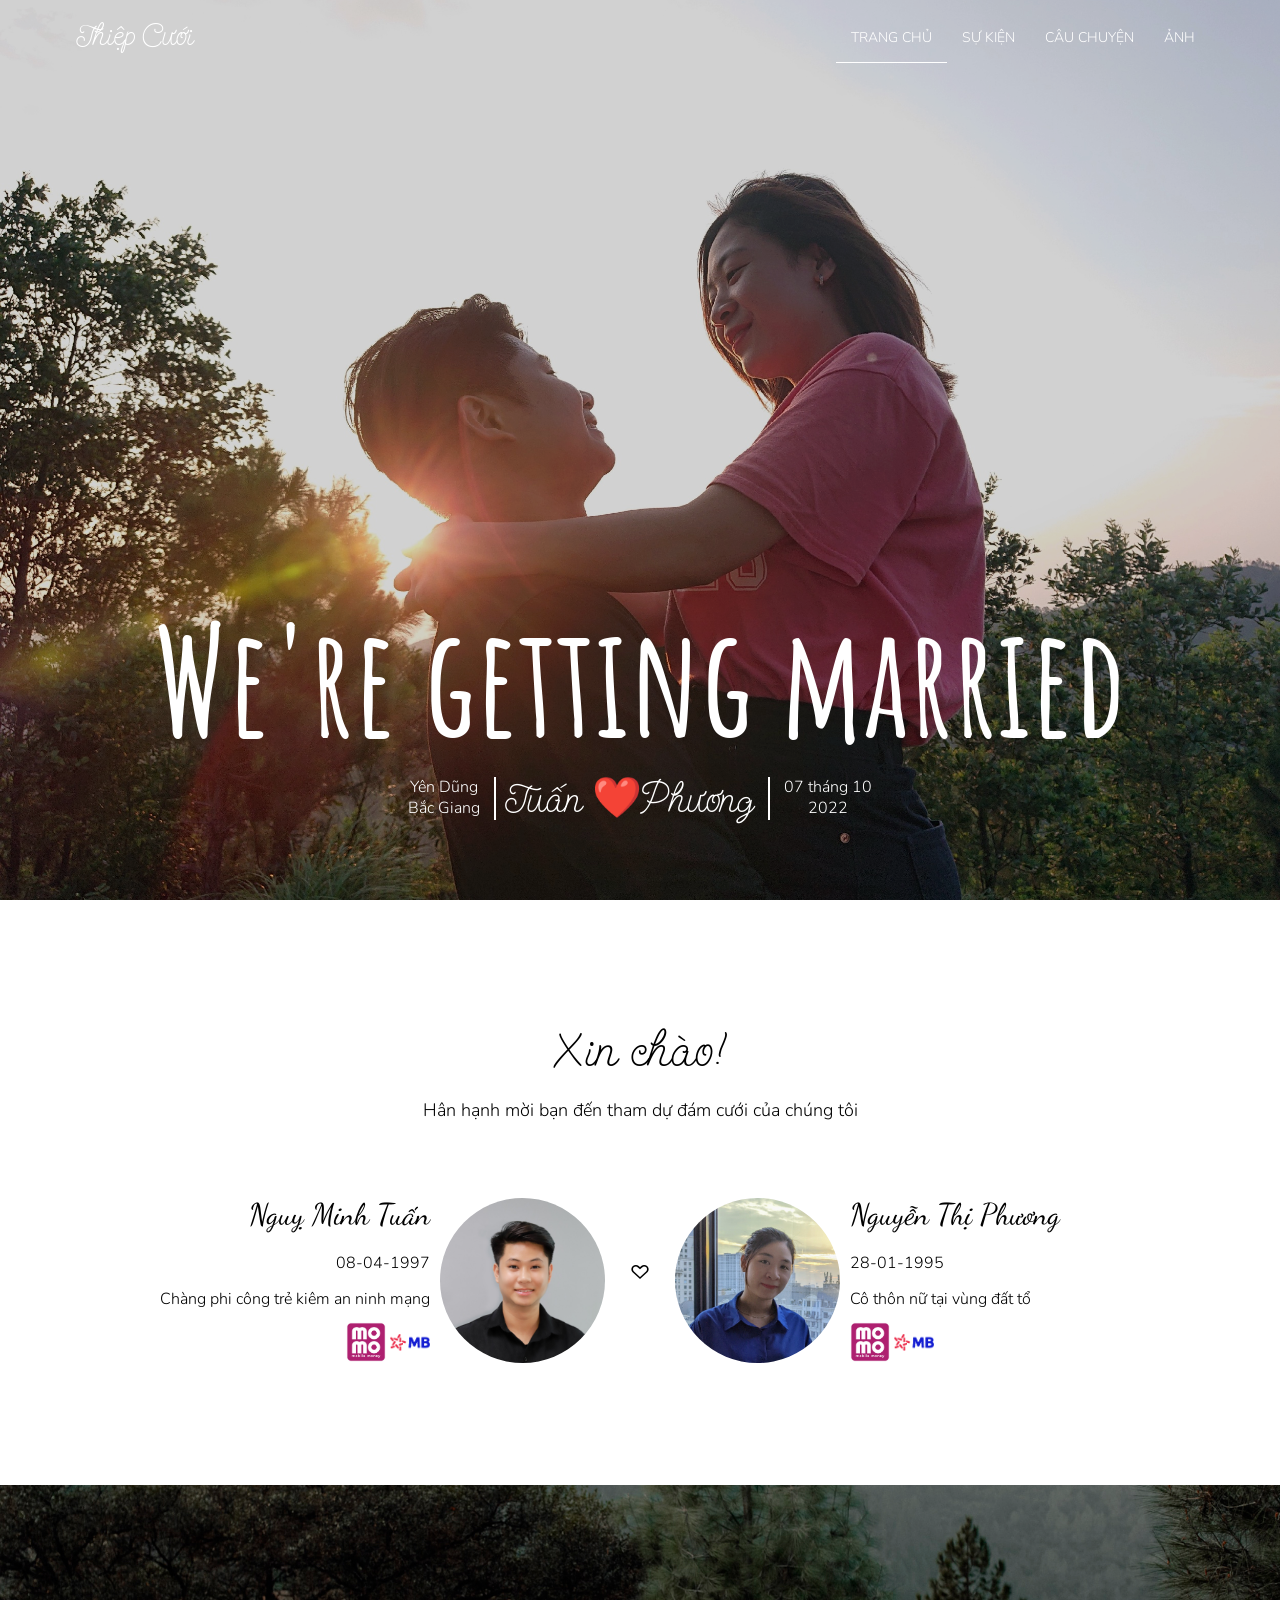
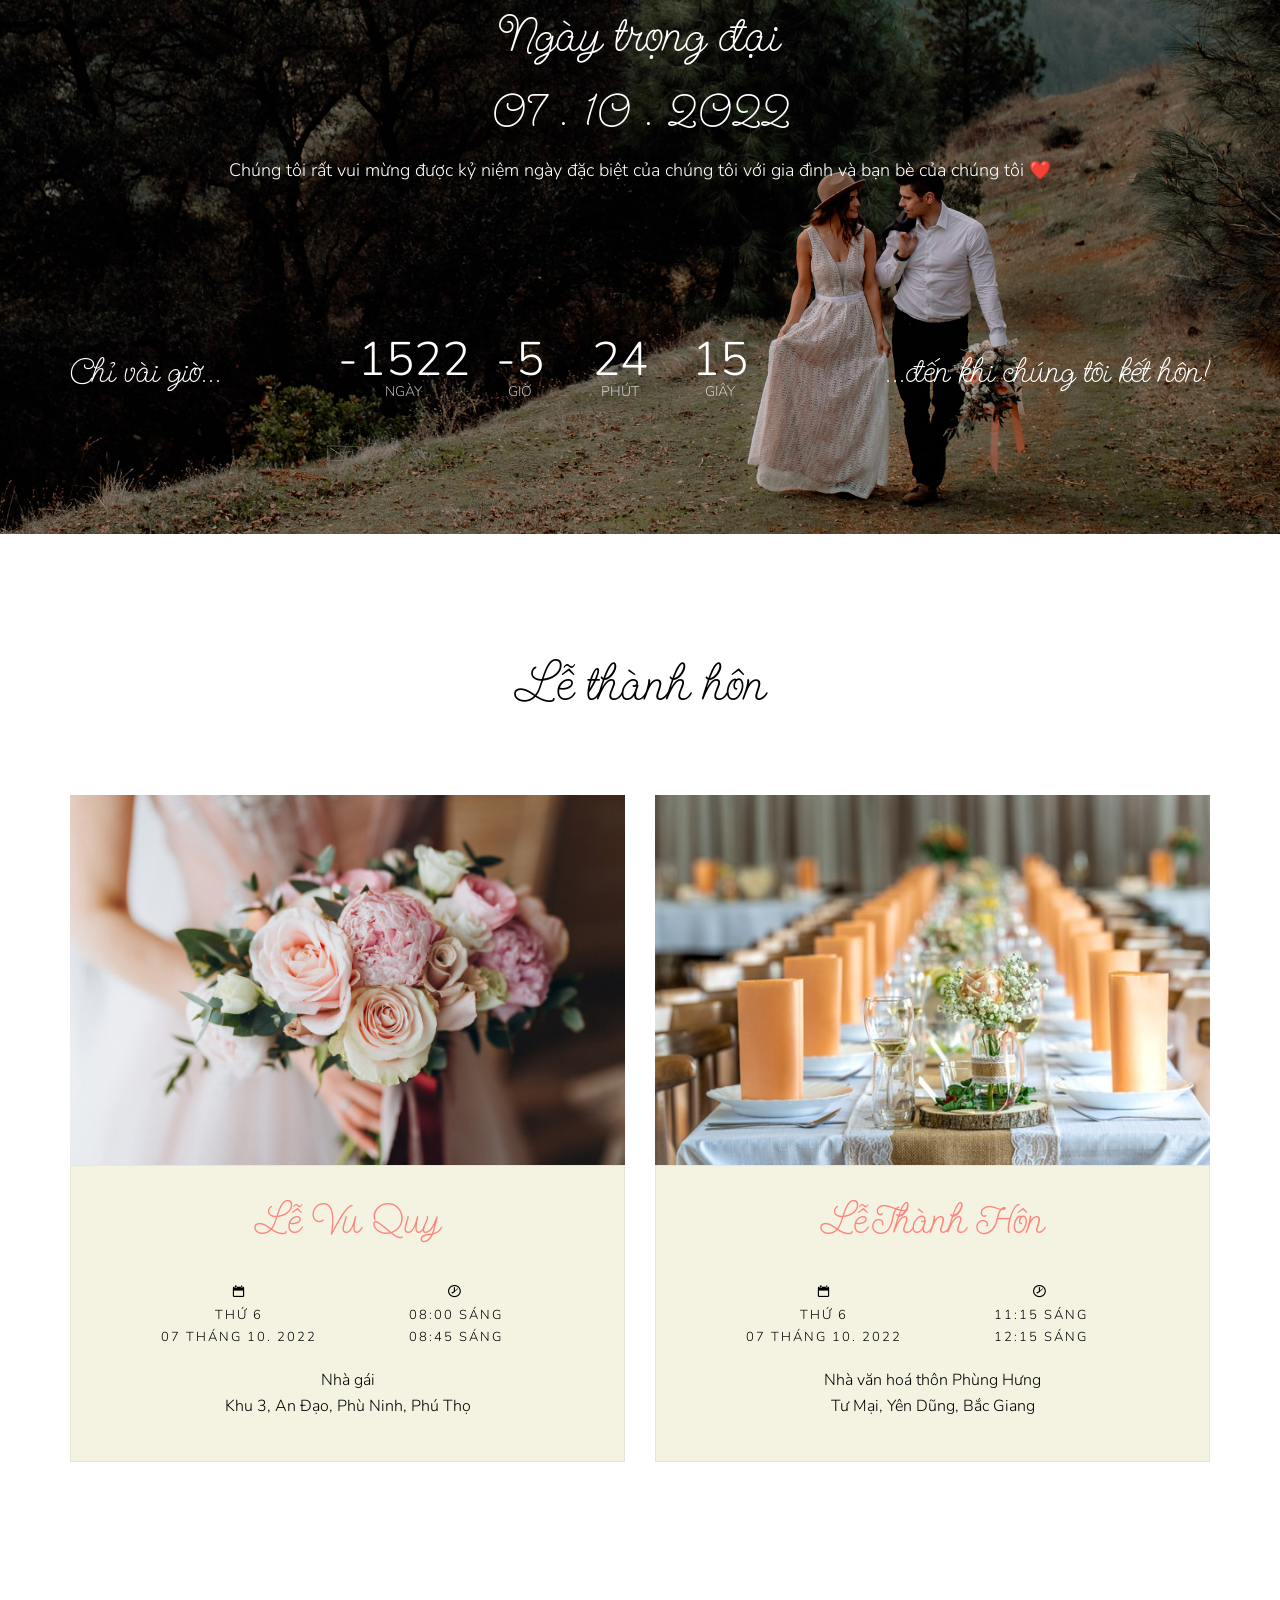
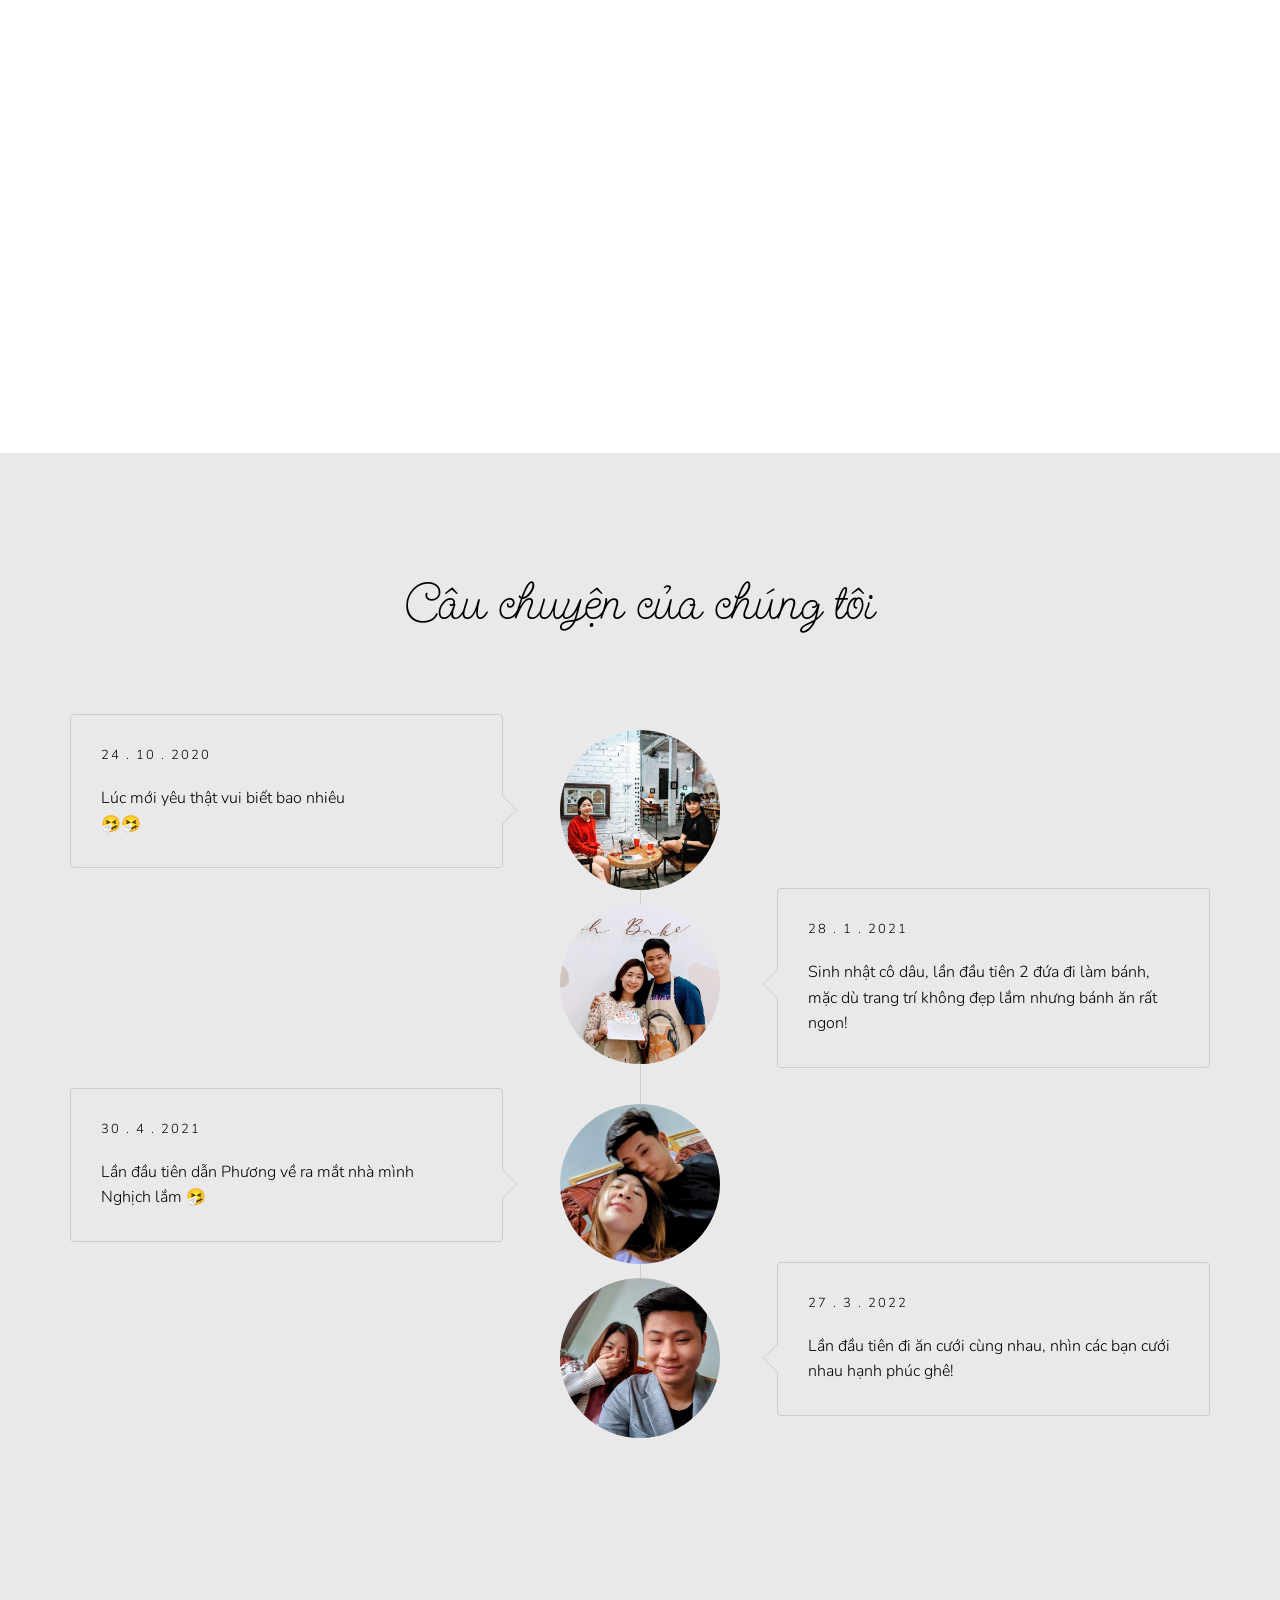
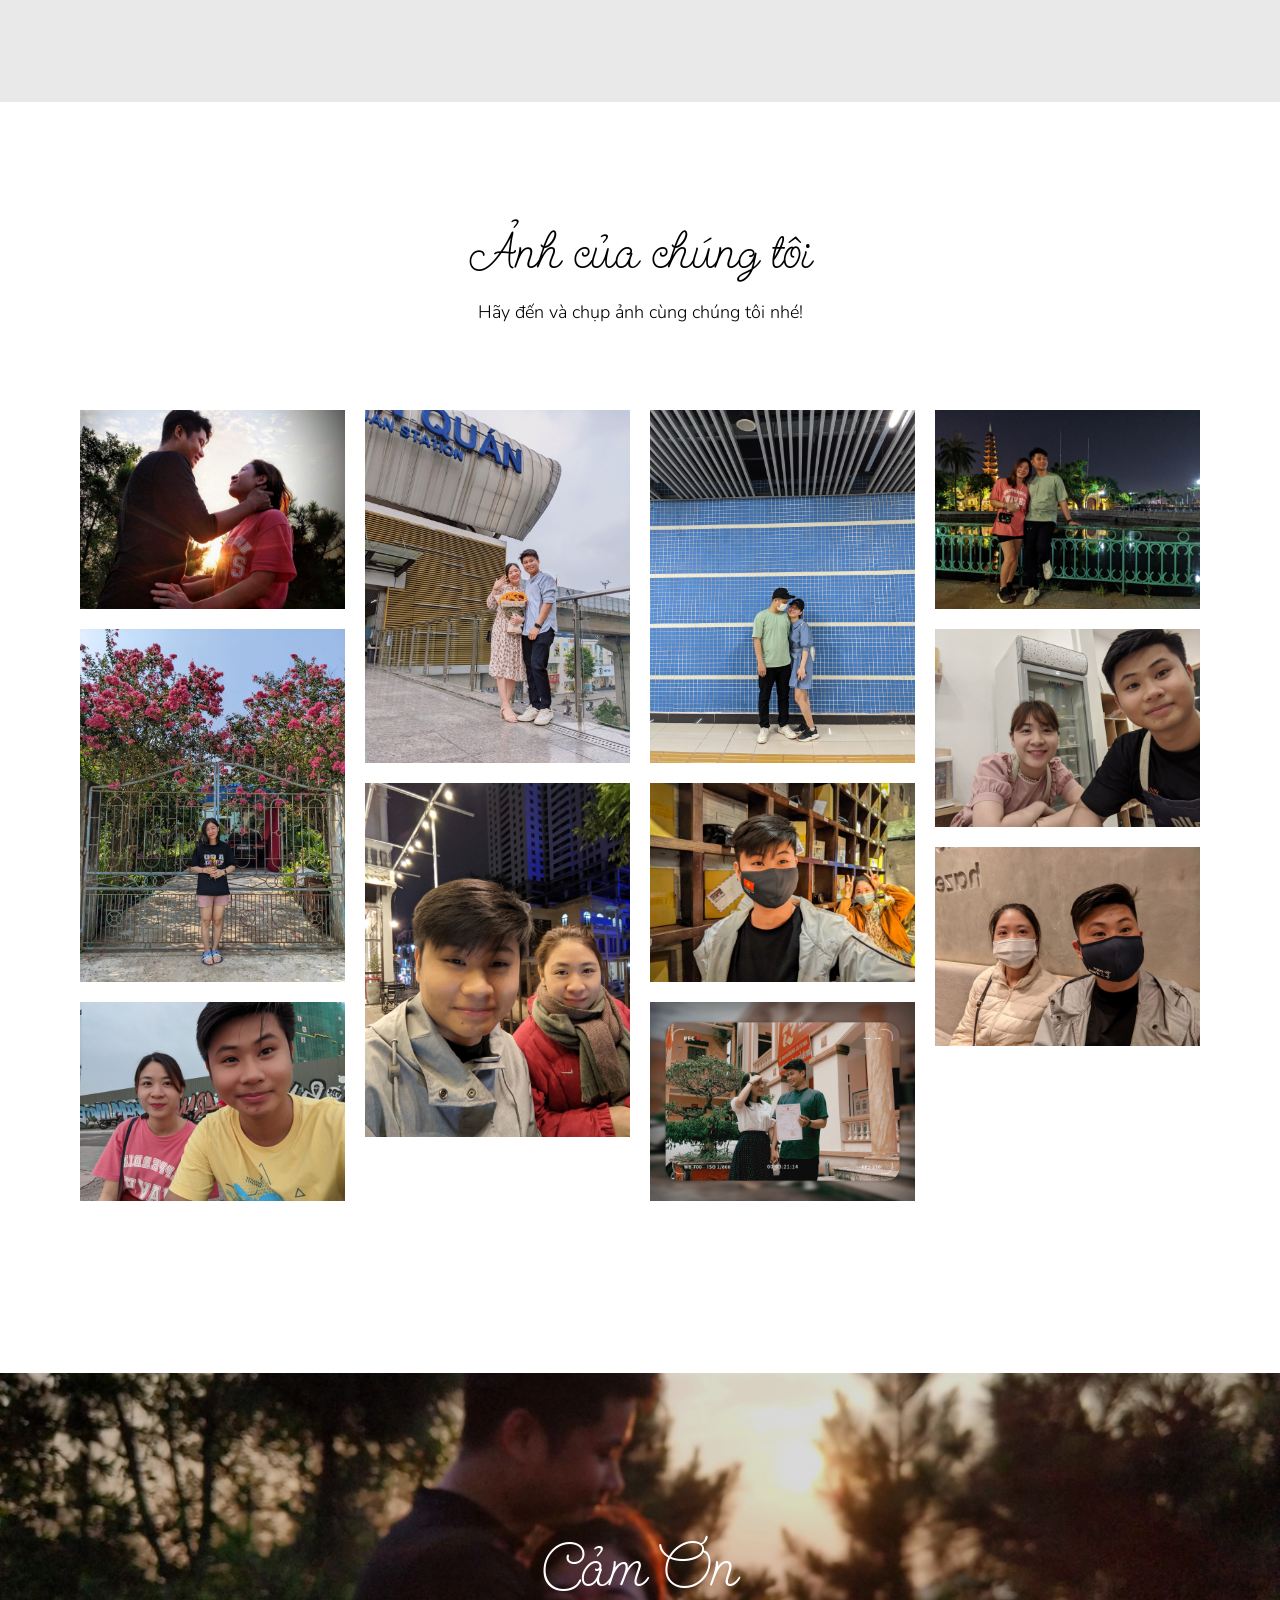
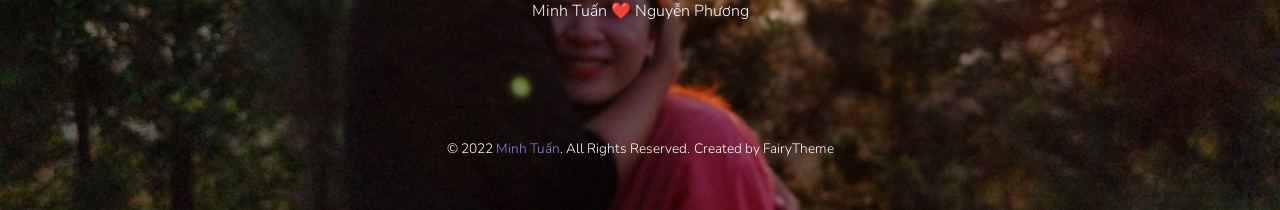
==== index.html @ da3fe4e9 "update time wedding" ====
<!DOCTYPE html>
<!--[if lt IE 7]>      <html class="no-js lt-ie9 lt-ie8 lt-ie7"> <![endif]-->
<!--[if IE 7]>         <html class="no-js lt-ie9 lt-ie8"> <![endif]-->
<!--[if IE 8]>         <html class="no-js lt-ie9"> <![endif]-->
<!--[if gt IE 8]><!-->
<html class="no-js">
<!--<![endif]-->

<head>
    <meta charset="utf-8">
    <meta http-equiv="X-UA-Compatible" content="IE=edge">
    <title>Wedding Invitation - Minh Tuan & Nguyen Phuong</title>
    <link rel=icon type=image/png sizes=16x16 href="favicon.ico">
    <meta name="viewport" content="width=device-width, initial-scale=1">
    <meta name="description" content="Wedding Invitation - Minh Tuan & Nguyen Phuong" />
    <meta name="keywords" content="wedding" />
    <meta name="author" content="minhtuanact" />
    <!-- Facebook and Twitter integration -->
    <meta property="og:title" content="Wedding Invitation - Minh Tuan & Nguyen Phuong" />
    <meta property="og:description" content="" />
    <meta property="og:image" content="https://minhtuanact.ml/wedding/img/header-bg.jpg" />
    <meta property="og:url" content="" />
    <meta name="twitter:title" content="Wedding Invitation - Minh Tuan & Nguyen Phuong" />
    <meta name="twitter:image" content="https://minhtuanact.ml/wedding/img/header-bg.jpg" />
    <meta name="twitter:url" content="" />

    <!-- <link href="https://fonts.googleapis.com/css2?family=Open+Sans:wght@300;400&display=swap" rel="stylesheet"> -->
    <link rel="preconnect" href="https://fonts.googleapis.com">
    <link rel="preconnect" href="https://fonts.gstatic.com" crossorigin>
    <link href="https://fonts.googleapis.com/css?family=Source+Sans+Pro:400,300,600,400italic,700" rel="stylesheet"
        type="text/css">
    <link
        href='https://fonts.googleapis.com/css?family=Pacifico%7CWork+Sans:400,300,600,400italic,700%7CAmatic+SC:400,700&amp;subset=latin-ext'
        rel='stylesheet' type='text/css'>
    <link href="https://fonts.googleapis.com/css2?family=Dancing+Script&display=swap" rel="stylesheet">
    <!-- <link href="https://fonts.googleapis.com/css2?family=Arima:wght@300&display=swap" rel="stylesheet"> -->
    <link href="https://fonts.googleapis.com/css2?family=Nunito:wght@300&display=swap" rel="stylesheet">
    <!-- Animate.css -->
    <link rel="stylesheet" href="css/vendor/animate.css">
    <!-- Icomoon Icon Fonts-->
    <link rel="stylesheet" href="css/vendor/icomoon.css">
    <link rel="stylesheet" type="text/css" href="fonts/font-awesome-4.7.0/css/font-awesome.min.css">
    <!-- Bootstrap  -->
    <link rel="stylesheet" href="css/vendor/bootstrap.min.css">
    <!-- Magnific Popup -->
    <link rel="stylesheet" href="css/vendor/magnific-popup.css">
    <!-- Owl Carousel  -->
    <link rel="stylesheet" href="css/vendor/owl.carousel.min.css">
    <link rel="stylesheet" href="css/vendor/owl.theme.default.min.css">
    <!-- Lightbox -->
    <link rel="stylesheet" href="css/vendor/lightbox.min.css">

    <!-- Theme style  -->
    <link rel="stylesheet" href="css/main.css">

</head>

<body data-spy="scroll" data-target=".navbar" data-offset="50">
    <div class="loader"></div>
    <div class="main">
        <!-- Navigation -->
        <nav class="navbar" data-spy="affix" data-options="scrolltop:false">
            <div class="container">
                <div class="row">
                    <div class="col-xs-12 col-sm-4">
                        <div id="logo"><a href="index.html">Thiệp Cưới</a></div>
                    </div>
                    <div class="col-xs-10 menu-2 col-sm-8">
                        <ul class="nav navbar-nav navbar-right">
                            <li class="active">
                                <a class="page-scroll" href="#header">Trang chủ</a>
                            </li>
                            <li>
                                <a class="page-scroll" href="#events">Sự kiện</a>
                            </li>
                            <li>
                                <a class="page-scroll" href="#couple-story">Câu chuyện</a>
                            </li>
                            <li>
                                <a class="page-scroll" href="#gallery">Ảnh</a>
                            </li>
                        </ul>
                    </div>
                </div>
            </div>
        </nav>
        <!-- Header -->
        <section id="header" class="cover" data-parallax="scroll" data-image-src="img/header-bg.jpg">
            <div class="overlay"></div>
            <div class="container">
                <div class="row">
                    <div class="col-md-12 text-center">
                        <div class="display-t">
                            <div class="display-tc animated">
                                <h1>We're getting married</h1>
                                <div class="banner-text">
                                    <span class="banner-text_city">Yên Dũng<br>Bắc Giang</span>
                                    <span class="banner-text_names">Tuấn ❤️Phương</span>
                                    <span class="banner-text_date">07 tháng 10 <br>2022</span>
                                </div>
                            </div>
                        </div>
                    </div>
                </div>
            </div>
        </section>
        <!-- Section About-us -->
        <section id="couple" class="section couple">
            <div class="container">
                <div class="row">
                    <div class="col-md-12 text-center heading">
                        <h2>Xin chào!</h2>
                        <p>Hân hạnh mời bạn đến tham dự đám cưới của chúng tôi</p>
                    </div>
                </div>
                <div class="row couple-wrap">
                    <div class="groom-wrap col-md-6 clearfix">
                        <div class="groom">
                            <img loading="lazy" src="img/groom.jpg" alt="groom" class="img-responsive">
                        </div>
                        <div class="desc-groom">
                            <h3 style="font-family: 'Dancing Script', cursive; font-size: 30px;">Nguỵ Minh Tuấn</h3>
                            <p>08-04-1997</p>
                            <p>Chàng phi công trẻ kiêm an ninh mạng</p>
                            <a href="https://me.momo.vn/WEINuKF7FkT8I6iNfEug" target="_blank"
                                rel="noopener noreferrer me" title="Momo"><img src="img/logo-momo-png-1.png"
                                    width="40"></a>
                            <a href="img/QR-mbbank.jpg" target="_blank" rel="noopener noreferrer me"
                                title="MBBank"><img src="img/logo.png" width="40"></a>
                        </div>
                    </div>
                    <p class="heart text-center"><i class="icon-heart-outlined"></i></p>
                    <div class="bride-wrap col-md-6">
                        <div class="bride">
                            <img loading="lazy" src="img/bride.jpg" alt="groom" class="img-responsive">
                        </div>
                        <div class="desc-bride">
                            <h3 style="font-family: 'Dancing Script', cursive; font-size: 30px;">Nguyễn Thị Phương</h3>
                            <p>28-01-1995</p>
                            <p>Cô thôn nữ tại vùng đất tổ</p>
                            <a href="https://me.momo.vn/WEINuKF7FkT8I6iNfEug" target="_blank"
                                rel="noopener noreferrer me" title="Momo"><img src="img/logo-momo-png-1.png"
                                    width="40"></a>
                            <a href="img/QR-mbbank.jpg" target="_blank" rel="noopener noreferrer me"
                                title="MBBank"><img src="img/logo.png" width="40"></a>
                        </div>
                    </div>
                </div>
            </div>
        </section>
        <!-- Section Countdown -->
        <section class="countdown bg section text-center">
            <div class="overlay"></div>
            <div class="container">
                <div class="row">
                    <div class="heading col-sm-12">
                        <h2>Ngày trọng đại<br> 07 . 10 . 2022
                        </h2>
                        <p>Chúng tôi rất vui mừng được kỷ niệm ngày đặc biệt của chúng tôi với gia đình và bạn bè của
                            chúng tôi ❤️</p>
                    </div>
                    <div class="col-sm-12">
                        <div id="timer" class="timer text-center">
                            <div class="timer-item timer-item_text">
                                Chỉ vài giờ...
                            </div>
                            <div class="timer-item_digits">
                                <div class="timer-item">
                                    <div>
                                        <span class="days digit"></span>
                                        <div class="smalltext">ngày</div>
                                    </div>
                                </div>
                                <div class="timer-item">
                                    <div>
                                        <span class="hours digit"></span>
                                        <div class="smalltext">giờ</div>
                                    </div>
                                </div>
                                <div class="timer-item">
                                    <div>
                                        <span class="minutes digit"></span>
                                        <div class="smalltext">phút</div>
                                    </div>
                                </div>
                                <div class="timer-item">
                                    <div>
                                        <span class="seconds digit"></span>
                                        <div class="smalltext">giây</div>
                                    </div>
                                </div>
                            </div>
                            <div class="timer-item timer-item_text">
                                ...đến khi chúng tôi kết hôn!
                            </div>
                        </div>
                    </div>
                </div>
            </div>
        </section>
        <!-- Section Events -->
        <section id="events" class="events-accordion section">
            <div class="container">
                <div class="row">
                    <div class="col-md-12 text-center heading">
                        <h2>Lễ thành hôn</h2>
                    </div>
                </div>
                <div class="row">
                    <div class="col-sm-6 text-center animate-box fadeInUp animated">
                        <div class="panel-group" id="">
                            <div class="panel panel-default">
                                <div id="" class="panel-collapse collapse in">
                                    <img loading="lazy" src="img/event1.jpg" alt="" style="width: 100% !important">
                                </div>
                                <div class="desc" localized="" style="background-color: rgb(244, 243, 226);">
                                    <h3 class="fontify" localized="">Lễ Vu Quy</h3>
                                    <div class="row" localized="">
                                        <div class="col-md-2 col-md-push-5" localized="">
                                            <div class="icon-tip" localized=""><span class="icon" localized=""><i
                                                        class="icon-heart-o" localized=""></i></span></div>
                                        </div>
                                        <div class="col-md-5 col-md-pull-1" localized="">
                                            <div class="date" localized=""><i class="icon-calendar"
                                                    localized=""></i><span localized="">Thứ 6</span><span
                                                    localized="">07 tháng 10. 2022</span></div>
                                        </div>
                                        <div class="col-md-5 col-md-pull-1" localized="">
                                            <div class="date" localized=""><i class="icon-clock2" localized=""></i><span
                                                    localized="">08:00 sáng</span><span localized="">08:45 sáng</span>
                                            </div>
                                        </div>
                                    </div>
                                    <p localized="">Nhà gái<br localized="">Khu 3, An Đạo, Phù Ninh,
                                        Phú Thọ</p>
                                </div>
                            </div>
                        </div>
                    </div>
                    <div class="col-sm-6 text-center animate-box fadeInUp animated">
                        <div class="panel-group" id="">
                            <div class="panel panel-default">
                                <div id="collapse10" class="panel-collapse collapse in">
                                    <img loading="lazy" src="img/event2.jpg" alt="" style="width: 100% !important">
                                </div>
                                <div class="desc" localized="" style="background-color: rgb(244, 243, 226);">
                                    <h3 class="fontify" localized="">Lễ Thành Hôn</h3>
                                    <div class="row" localized="">
                                        <div class="col-md-2 col-md-push-5" localized="">
                                            <div class="icon-tip" localized=""><span class="icon" localized=""><i
                                                        class="icon-heart-o" localized=""></i></span></div>
                                        </div>
                                        <div class="col-md-5 col-md-pull-1" localized="">
                                            <div class="date" localized=""><i class="icon-calendar"
                                                    localized=""></i><span localized="">Thứ 6</span><span
                                                    localized="">07 tháng 10. 2022</span></div>
                                        </div>
                                        <div class="col-md-5 col-md-pull-1" localized="">
                                            <div class="date" localized=""><i class="icon-clock2" localized=""></i><span
                                                    localized="">11:15 sáng</span><span localized="">12:15 sáng</span>
                                            </div>
                                        </div>
                                    </div>
                                    <p localized="">Nhà văn hoá thôn Phùng Hưng<br localized="">Tư Mại, Yên
                                        Dũng, Bắc Giang</p>
                                </div>
                            </div>
                        </div>
                    </div>
                </div>
                <div class="row" localized="">
                    <div class="col-md-12" localized="">
                        <div id="map" class="qbootstrap-map" style="text-align: center;" localized=""><iframe
                                src="https://www.google.com/maps/embed?pb=!1m18!1m12!1m3!1d3720.2117347475632!2d106.24437541600346!3d21.18374618591471!2m3!1f0!2f0!3f0!3m2!1i1024!2i768!4f13.1!3m3!1m2!1s0x313573dfa9808615%3A0xd7b5ce3c5dde9634!2zTmjDoCB2xINuIGhvw6EgdGjDtG4gUGjDuW5nIEjGsG5n!5e0!3m2!1svi!2sus!4v1649849084302!5m2!1svi!2sus"
                                width="100%" height="450" style="border:0;" allowfullscreen="" loading="lazy"
                                referrerpolicy="no-referrer-when-downgrade"></iframe></div>
                    </div>
                </div>
            </div>
        </section>
        <!-- Section Location -->
        <section>

        </section>
        <!-- Section Our-story -->
        <section id="couple-story" class="section couple-story section-gray">
            <div class="container">
                <div class="row">
                    <div class="col-md-12 text-center heading">
                        <h2>Câu chuyện của chúng tôi</h2>
                    </div>
                </div>
                <div class="row">
                    <div class="col-md-12 col-md-offset-0">
                        <ul class="timeline animate-box">
                            <li class="timeline-item animate-box">
                                <div class="timeline-badge">
                                    <img loading="lazy" src="img/story-1.jpg" alt="">
                                </div>
                                <div class="timeline-panel">
                                    <div class="timeline-heading">
                                        <!-- <h3 class="timeline-title">First We Meet</h3> -->
                                        <span class="date">24 . 10 . 2020</span>
                                    </div>
                                    <div class="timeline-body">
                                        <p>Lúc mới yêu thật vui biết bao nhiêu<br>
                                            🤧🤧
                                        </p>
                                    </div>
                                </div>
                            </li>
                            <li class="timeline-item animate-box">
                                <div class="timeline-badge">
                                    <img loading="lazy" src="img/story-2.jpg" alt="">
                                </div>
                                <div class="timeline-panel">
                                    <div class="timeline-heading">
                                        <span class="date">28 . 1 . 2021</span>
                                    </div>
                                    <div class="timeline-body">
                                        <p>Sinh nhật cô dâu, lần đầu tiên 2 đứa đi làm bánh, mặc dù trang trí không đẹp
                                            lắm nhưng bánh ăn rất ngon!
                                        </p>
                                    </div>
                                </div>
                            </li>
                            <li class="timeline-item animate-box">
                                <div class="timeline-badge">
                                    <img loading="lazy" src="img/story-3.jpg" alt="">
                                </div>
                                <div class="timeline-panel">
                                    <div class="timeline-heading">
                                        <span class="date">30 . 4 . 2021</span>
                                    </div>
                                    <div class="timeline-body">
                                        <p>Lần đầu tiên dẫn Phương về ra mắt nhà mình<br>Nghịch lắm 🤧</p>
                                    </div>
                                </div>
                            </li>
                            <li class="timeline-item animate-box">
                                <div class="timeline-badge">
                                    <img loading="lazy" src="img/story-4.jpg" alt="">
                                </div>
                                <div class="timeline-panel">
                                    <div class="timeline-heading">
                                        <span class="date">27 . 3 . 2022</span>
                                    </div>
                                    <div class="timeline-body">
                                        <p>Lần đầu tiên đi ăn cưới cùng nhau, nhìn các bạn cưới nhau hạnh phúc ghê!
                                        </p>
                                    </div>
                                </div>
                            </li>
                            <li class="timeline-item animate-box">
                                <div class="timeline-badge">
                                    <img loading="lazy" src="img/story-5.jpg" alt="">
                                </div>
                                <div class="timeline-panel">
                                    <div class="timeline-heading">
                                        <span class="date">7 . 10 . 2022</span>
                                    </div>
                                    <div class="timeline-body">
                                        <p>Và giờ đến lượt chúng mình<br>Coming soon ❤️❤️</p>
                                    </div>
                                </div>
                            </li>
                        </ul>
                    </div>
                </div>
            </div>
        </section>
        <!-- Section Gallery -->
        <section id="gallery" class="section gallery">
            <div class="container">
                <div class="row">
                    <div class="col-md-12 text-center heading">
                        <h2>Ảnh của chúng tôi</h2>
                        <p>Hãy đến và chụp ảnh cùng chúng tôi nhé!</p>
                    </div>
                </div>
                <div class="row">
                    <div class="col-sm-12">
                        <div class="grid grid--margin">
                            <div class="grid-sizer"></div>
                            <div class="grid-item grid-item--width moments friends">
                                <a href="img/gallery-1.jpg" data-lightbox="roadtrip">
                                    <img loading="lazy" src="img/gallery-1.jpg" alt="gallery">
                                </a>
                            </div>
                            <div class="grid-item moments banguet party">
                                <a href="img/gallery-2.jpg" data-lightbox="roadtrip">
                                    <img loading="lazy" src="img/gallery-2.jpg" alt="gallery">
                                </a>
                            </div>
                            <div class="grid-item friends moments party">
                                <a href="img/gallery-3.jpg" data-lightbox="roadtrip">
                                    <img loading="lazy" src="img/gallery-3.jpg" alt="gallery">
                                </a>
                            </div>
                            <div class="grid-item banguet family">
                                <a href="img/gallery-4.jpg" data-lightbox="roadtrip">
                                    <img loading="lazy" src="img/gallery-4.jpg" alt="gallery">
                                </a>
                            </div>
                            <div class="grid-item friends family">
                                <a href="img/gallery-5.jpg" data-lightbox="roadtrip">
                                    <img loading="lazy" src="img/gallery-5.jpg" alt="gallery">
                                </a>
                            </div>
                            <div class="grid-item family party">
                                <a href="img/gallery-6.jpg" data-lightbox="roadtrip">
                                    <img loading="lazy" src="img/gallery-6.jpg" alt="gallery">
                                </a>
                            </div>
                            <div class="grid-item moments family">
                                <a href="img/gallery-7.jpg" data-lightbox="roadtrip">
                                    <img loading="lazy" src="img/gallery-7.jpg" alt="gallery">
                                </a>
                            </div>
                            <div class="grid-item banguet family">
                                <a href="img/gallery-8.jpg" data-lightbox="roadtrip">
                                    <img loading="lazy" src="img/gallery-8.jpg" alt="gallery">
                                </a>
                            </div>
                            <div class="grid-item friends party">
                                <a href="img/gallery-9.jpg" data-lightbox="roadtrip">
                                    <img loading="lazy" src="img/gallery-9.jpg" alt="gallery">
                                </a>
                            </div>
                            <div class="grid-item friends party">
                                <a href="img/gallery-10.jpg" data-lightbox="roadtrip">
                                    <img loading="lazy" src="img/gallery-10.jpg" alt="gallery">
                                </a>
                            </div>
                            <div class="grid-item friends party">
                                <a href="img/gallery-11.jpg" data-lightbox="roadtrip">
                                    <img loading="lazy" src="img/gallery-11.jpg" alt="gallery">
                                </a>
                            </div>
                        </div>
                    </div>
                </div>
            </div>
        </section>
        <!-- Section banner-bottom -->
        <section class="bg section banner banner_bottom">
            <div class="overlay"></div>
            <div class="container">
                <div class="row">
                    <div class="col-md-12 text-center">
                        <h2>Cảm Ơn</h2>
                        <p>Minh Tuấn ❤️ Nguyễn Phương</p>
                    </div>
                </div>
                <div class="row copyright">
                    <div class="col-md-12 text-center">
                        <p>
                            <small class="block">&copy; 2022 <a style="color: rgb(138, 138, 238);"
                                    href="https://minhtuanact.ml">Minh Tuấn</a>. All Rights Reserved.</small>
                            <small class="block">Created by FairyTheme</a></small>
                        </p>
                    </div>
                </div>
            </div>
        </section>
    </div>
    <!-- Modernizr JS -->
    <script src="js/vendor/modernizr-2.6.2.min.js"></script>
    <!-- FOR IE9 below -->
    <!--[if lt IE 9]>
	<script src="js/vendor/respond.min.js"></script>
	<![endif]-->
    <!-- jQuery -->
    <script src="js/vendor/jquery.min.js"></script>
    <!-- jQuery Easing -->
    <script src="js/vendor/jquery.easing.1.3.js"></script>
    <!-- Bootstrap -->
    <script src="js/vendor/bootstrap.min.js"></script>
    <!-- Waypoints -->
    <script src="js/vendor/jquery.waypoints.min.js"></script>
    <!-- Carousel -->
    <script src="js/vendor/owl.carousel.min.js"></script>
    <!-- countTo -->
    <script src="js/vendor/jquery.countTo.js"></script>
    <!-- Parallax -->
    <script src="js/vendor/parallax.min.js"></script>
    <!-- Magnific Popup -->
    <script src="js/vendor/jquery.magnific-popup.min.js"></script>
    <script src="js/vendor/magnific-popup-options.js"></script>
    <script src="js/vendor/lightbox.min.js"></script>
    <script src="js/vendor/isotope.pkgd.min.js"></script>
    <script src="js/vendor/imagesloaded.pkgd.min.js"></script>
    <!-- Main -->
    <script src="js/main.js"></script>
</body>

</html>
---- css/vendor/icomoon.css ----
@font-face {
    font-family: 'icomoon';
    src: url('../fonts/icomoon/icomoon.eot?6iuir');
    src: url('../fonts/icomoon/icomoon.eot?6iuir#iefix') format('embedded-opentype');
    font-weight: normal;
    font-style: normal;
}

[class^="icon-"],
[class*=" icon-"] {
    /* use !important to prevent issues with browser extensions that change fonts */
    font-family: 'icomoon' !important;
    speak: none;
    font-style: normal;
    font-weight: normal;
    font-variant: normal;
    text-transform: none;
    line-height: 1;
    /* Better Font Rendering =========== */
    -webkit-font-smoothing: antialiased;
    -moz-osx-font-smoothing: grayscale;
}

.icon-eye:before {
    content: "\e000";
}

.icon-paper-clip:before {
    content: "\e001";
}

.icon-mail:before {
    content: "\e002";
}

.icon-toggle:before {
    content: "\e003";
}

.icon-layout:before {
    content: "\e004";
}

.icon-link:before {
    content: "\e005";
}

.icon-bell:before {
    content: "\e006";
}

.icon-lock:before {
    content: "\e007";
}

.icon-unlock:before {
    content: "\e008";
}

.icon-ribbon:before {
    content: "\e009";
}

.icon-image:before {
    content: "\e010";
}

.icon-signal:before {
    content: "\e011";
}

.icon-target:before {
    content: "\e012";
}

.icon-clipboard:before {
    content: "\e013";
}

.icon-clock:before {
    content: "\e014";
}

.icon-watch:before {
    content: "\e015";
}

.icon-air-play:before {
    content: "\e016";
}

.icon-camera:before {
    content: "\e017";
}

.icon-video:before {
    content: "\e018";
}

.icon-disc:before {
    content: "\e019";
}

.icon-printer:before {
    content: "\e020";
}

.icon-monitor:before {
    content: "\e021";
}

.icon-server:before {
    content: "\e022";
}

.icon-cog:before {
    content: "\e023";
}

.icon-heart:before {
    content: "\e024";
}

.icon-paragraph:before {
    content: "\e025";
}

.icon-align-justify:before {
    content: "\e026";
}

.icon-align-left:before {
    content: "\e027";
}

.icon-align-center:before {
    content: "\e028";
}

.icon-align-right:before {
    content: "\e029";
}

.icon-book:before {
    content: "\e030";
}

.icon-layers:before {
    content: "\e031";
}

.icon-stack:before {
    content: "\e032";
}

.icon-stack-2:before {
    content: "\e033";
}

.icon-paper:before {
    content: "\e034";
}

.icon-paper-stack:before {
    content: "\e035";
}

.icon-search:before {
    content: "\e036";
}

.icon-zoom-in:before {
    content: "\e037";
}

.icon-zoom-out:before {
    content: "\e038";
}

.icon-reply:before {
    content: "\e039";
}

.icon-circle-plus:before {
    content: "\e040";
}

.icon-circle-minus:before {
    content: "\e041";
}

.icon-circle-check:before {
    content: "\e042";
}

.icon-circle-cross:before {
    content: "\e043";
}

.icon-square-plus:before {
    content: "\e044";
}

.icon-square-minus:before {
    content: "\e045";
}

.icon-square-check:before {
    content: "\e046";
}

.icon-square-cross:before {
    content: "\e047";
}

.icon-microphone:before {
    content: "\e048";
}

.icon-record:before {
    content: "\e049";
}

.icon-skip-back:before {
    content: "\e050";
}

.icon-rewind:before {
    content: "\e051";
}

.icon-play:before {
    content: "\e052";
}

.icon-pause:before {
    content: "\e053";
}

.icon-stop:before {
    content: "\e054";
}

.icon-fast-forward:before {
    content: "\e055";
}

.icon-skip-forward:before {
    content: "\e056";
}

.icon-shuffle:before {
    content: "\e057";
}

.icon-repeat:before {
    content: "\e058";
}

.icon-folder:before {
    content: "\e059";
}

.icon-umbrella:before {
    content: "\e060";
}

.icon-moon:before {
    content: "\e061";
}

.icon-thermometer:before {
    content: "\e062";
}

.icon-drop:before {
    content: "\e063";
}

.icon-sun:before {
    content: "\e064";
}

.icon-cloud:before {
    content: "\e065";
}

.icon-cloud-upload:before {
    content: "\e066";
}

.icon-cloud-download:before {
    content: "\e067";
}

.icon-upload:before {
    content: "\e068";
}

.icon-download:before {
    content: "\e069";
}

.icon-location:before {
    content: "\e070";
}

.icon-location-2:before {
    content: "\e071";
}

.icon-map:before {
    content: "\e072";
}

.icon-battery:before {
    content: "\e073";
}

.icon-head:before {
    content: "\e074";
}

.icon-briefcase:before {
    content: "\e075";
}

.icon-speech-bubble:before {
    content: "\e076";
}

.icon-anchor:before {
    content: "\e077";
}

.icon-globe:before {
    content: "\e078";
}

.icon-box:before {
    content: "\e079";
}

.icon-reload:before {
    content: "\e080";
}

.icon-share:before {
    content: "\e081";
}

.icon-marquee:before {
    content: "\e082";
}

.icon-marquee-plus:before {
    content: "\e083";
}

.icon-marquee-minus:before {
    content: "\e084";
}

.icon-tag:before {
    content: "\e085";
}

.icon-power:before {
    content: "\e086";
}

.icon-command:before {
    content: "\e087";
}

.icon-alt:before {
    content: "\e088";
}

.icon-esc:before {
    content: "\e089";
}

.icon-bar-graph:before {
    content: "\e090";
}

.icon-bar-graph-2:before {
    content: "\e091";
}

.icon-pie-graph:before {
    content: "\e092";
}

.icon-star:before {
    content: "\e093";
}

.icon-arrow-left:before {
    content: "\e094";
}

.icon-arrow-right:before {
    content: "\e095";
}

.icon-arrow-up:before {
    content: "\e096";
}

.icon-arrow-down:before {
    content: "\e097";
}

.icon-volume:before {
    content: "\e098";
}

.icon-mute:before {
    content: "\e099";
}

.icon-content-right:before {
    content: "\e100";
}

.icon-content-left:before {
    content: "\e101";
}

.icon-grid:before {
    content: "\e102";
}

.icon-grid-2:before {
    content: "\e103";
}

.icon-columns:before {
    content: "\e104";
}

.icon-loader:before {
    content: "\e105";
}

.icon-bag:before {
    content: "\e106";
}

.icon-ban:before {
    content: "\e107";
}

.icon-flag:before {
    content: "\e108";
}

.icon-trash:before {
    content: "\e109";
}

.icon-expand:before {
    content: "\e110";
}

.icon-contract:before {
    content: "\e111";
}

.icon-maximize:before {
    content: "\e112";
}

.icon-minimize:before {
    content: "\e113";
}

.icon-plus:before {
    content: "\e114";
}

.icon-minus:before {
    content: "\e115";
}

.icon-check:before {
    content: "\e116";
}

.icon-cross:before {
    content: "\e117";
}

.icon-move:before {
    content: "\e118";
}

.icon-delete:before {
    content: "\e119";
}

.icon-menu:before {
    content: "\e120";
}

.icon-archive:before {
    content: "\e121";
}

.icon-inbox:before {
    content: "\e122";
}

.icon-outbox:before {
    content: "\e123";
}

.icon-file:before {
    content: "\e124";
}

.icon-file-add:before {
    content: "\e125";
}

.icon-file-subtract:before {
    content: "\e126";
}

.icon-help:before {
    content: "\e127";
}

.icon-open:before {
    content: "\e128";
}

.icon-ellipsis:before {
    content: "\e129";
}

.icon-add-to-list:before {
    content: "\e900";
}

.icon-classic-computer:before {
    content: "\e901";
}

.icon-controller-fast-backward:before {
    content: "\e902";
}

.icon-creative-commons-attribution:before {
    content: "\e903";
}

.icon-creative-commons-noderivs:before {
    content: "\e904";
}

.icon-creative-commons-noncommercial-eu:before {
    content: "\e905";
}

.icon-creative-commons-noncommercial-us:before {
    content: "\e906";
}

.icon-creative-commons-public-domain:before {
    content: "\e907";
}

.icon-creative-commons-remix:before {
    content: "\e908";
}

.icon-creative-commons-share:before {
    content: "\e909";
}

.icon-creative-commons-sharealike:before {
    content: "\e90a";
}

.icon-creative-commons:before {
    content: "\e90b";
}

.icon-document-landscape:before {
    content: "\e90c";
}

.icon-remove-user:before {
    content: "\e90d";
}

.icon-warning:before {
    content: "\e90e";
}

.icon-arrow-bold-down:before {
    content: "\e90f";
}

.icon-arrow-bold-left:before {
    content: "\e910";
}

.icon-arrow-bold-right:before {
    content: "\e911";
}

.icon-arrow-bold-up:before {
    content: "\e912";
}

.icon-arrow-down2:before {
    content: "\e913";
}

.icon-arrow-left2:before {
    content: "\e914";
}

.icon-arrow-long-down:before {
    content: "\e915";
}

.icon-arrow-long-left:before {
    content: "\e916";
}

.icon-arrow-long-right:before {
    content: "\e917";
}

.icon-arrow-long-up:before {
    content: "\e918";
}

.icon-arrow-right2:before {
    content: "\e919";
}

.icon-arrow-up2:before {
    content: "\e91a";
}

.icon-arrow-with-circle-down:before {
    content: "\e91b";
}

.icon-arrow-with-circle-left:before {
    content: "\e91c";
}

.icon-arrow-with-circle-right:before {
    content: "\e91d";
}

.icon-arrow-with-circle-up:before {
    content: "\e91e";
}

.icon-bookmark:before {
    content: "\e91f";
}

.icon-bookmarks:before {
    content: "\e920";
}

.icon-chevron-down:before {
    content: "\e921";
}

.icon-chevron-left:before {
    content: "\e922";
}

.icon-chevron-right:before {
    content: "\e923";
}

.icon-chevron-small-down:before {
    content: "\e924";
}

.icon-chevron-small-left:before {
    content: "\e925";
}

.icon-chevron-small-right:before {
    content: "\e926";
}

.icon-chevron-small-up:before {
    content: "\e927";
}

.icon-chevron-thin-down:before {
    content: "\e928";
}

.icon-chevron-thin-left:before {
    content: "\e929";
}

.icon-chevron-thin-right:before {
    content: "\e92a";
}

.icon-chevron-thin-up:before {
    content: "\e92b";
}

.icon-chevron-up:before {
    content: "\e92c";
}

.icon-chevron-with-circle-down:before {
    content: "\e92d";
}

.icon-chevron-with-circle-left:before {
    content: "\e92e";
}

.icon-chevron-with-circle-right:before {
    content: "\e92f";
}

.icon-chevron-with-circle-up:before {
    content: "\e930";
}

.icon-cloud2:before {
    content: "\e931";
}

.icon-controller-fast-forward:before {
    content: "\e932";
}

.icon-controller-jump-to-start:before {
    content: "\e933";
}

.icon-controller-next:before {
    content: "\e934";
}

.icon-controller-paus:before {
    content: "\e935";
}

.icon-controller-play:before {
    content: "\e936";
}

.icon-controller-record:before {
    content: "\e937";
}

.icon-controller-stop:before {
    content: "\e938";
}

.icon-controller-volume:before {
    content: "\e939";
}

.icon-dot-single:before {
    content: "\e93a";
}

.icon-dots-three-horizontal:before {
    content: "\e93b";
}

.icon-dots-three-vertical:before {
    content: "\e93c";
}

.icon-dots-two-horizontal:before {
    content: "\e93d";
}

.icon-dots-two-vertical:before {
    content: "\e93e";
}

.icon-download2:before {
    content: "\e93f";
}

.icon-emoji-flirt:before {
    content: "\e940";
}

.icon-flow-branch:before {
    content: "\e941";
}

.icon-flow-cascade:before {
    content: "\e942";
}

.icon-flow-line:before {
    content: "\e943";
}

.icon-flow-parallel:before {
    content: "\e944";
}

.icon-flow-tree:before {
    content: "\e945";
}

.icon-install:before {
    content: "\e946";
}

.icon-layers2:before {
    content: "\e947";
}

.icon-open-book:before {
    content: "\e948";
}

.icon-resize-100:before {
    content: "\e949";
}

.icon-resize-full-screen:before {
    content: "\e94a";
}

.icon-save:before {
    content: "\e94b";
}

.icon-select-arrows:before {
    content: "\e94c";
}

.icon-sound-mute:before {
    content: "\e94d";
}

.icon-sound:before {
    content: "\e94e";
}

.icon-trash2:before {
    content: "\e94f";
}

.icon-triangle-down:before {
    content: "\e950";
}

.icon-triangle-left:before {
    content: "\e951";
}

.icon-triangle-right:before {
    content: "\e952";
}

.icon-triangle-up:before {
    content: "\e953";
}

.icon-uninstall:before {
    content: "\e954";
}

.icon-upload-to-cloud:before {
    content: "\e955";
}

.icon-upload2:before {
    content: "\e956";
}

.icon-add-user:before {
    content: "\e957";
}

.icon-address:before {
    content: "\e958";
}

.icon-adjust:before {
    content: "\e959";
}

.icon-air:before {
    content: "\e95a";
}

.icon-aircraft-landing:before {
    content: "\e95b";
}

.icon-aircraft-take-off:before {
    content: "\e95c";
}

.icon-aircraft:before {
    content: "\e95d";
}

.icon-align-bottom:before {
    content: "\e95e";
}

.icon-align-horizontal-middle:before {
    content: "\e95f";
}

.icon-align-left2:before {
    content: "\e960";
}

.icon-align-right2:before {
    content: "\e961";
}

.icon-align-top:before {
    content: "\e962";
}

.icon-align-vertical-middle:before {
    content: "\e963";
}

.icon-archive2:before {
    content: "\e964";
}

.icon-area-graph:before {
    content: "\e965";
}

.icon-attachment:before {
    content: "\e966";
}

.icon-awareness-ribbon:before {
    content: "\e967";
}

.icon-back-in-time:before {
    content: "\e968";
}

.icon-back:before {
    content: "\e969";
}

.icon-bar-graph2:before {
    content: "\e96a";
}

.icon-battery2:before {
    content: "\e96b";
}

.icon-beamed-note:before {
    content: "\e96c";
}

.icon-bell2:before {
    content: "\e96d";
}

.icon-blackboard:before {
    content: "\e96e";
}

.icon-block:before {
    content: "\e96f";
}

.icon-book2:before {
    content: "\e970";
}

.icon-bowl:before {
    content: "\e971";
}

.icon-box2:before {
    content: "\e972";
}

.icon-briefcase2:before {
    content: "\e973";
}

.icon-browser:before {
    content: "\e974";
}

.icon-brush:before {
    content: "\e975";
}

.icon-bucket:before {
    content: "\e976";
}

.icon-cake:before {
    content: "\e977";
}

.icon-calculator:before {
    content: "\e978";
}

.icon-calendar:before {
    content: "\e979";
}

.icon-camera2:before {
    content: "\e97a";
}

.icon-ccw:before {
    content: "\e97b";
}

.icon-chat:before {
    content: "\e97c";
}

.icon-check2:before {
    content: "\e97d";
}

.icon-circle-with-cross:before {
    content: "\e97e";
}

.icon-circle-with-minus:before {
    content: "\e97f";
}

.icon-circle-with-plus:before {
    content: "\e980";
}

.icon-circle:before {
    content: "\e981";
}

.icon-circular-graph:before {
    content: "\e982";
}

.icon-clapperboard:before {
    content: "\e983";
}

.icon-clipboard2:before {
    content: "\e984";
}

.icon-clock2:before {
    content: "\e985";
}

.icon-code:before {
    content: "\e986";
}

.icon-cog2:before {
    content: "\e987";
}

.icon-colours:before {
    content: "\e988";
}

.icon-compass:before {
    content: "\e989";
}

.icon-copy:before {
    content: "\e98a";
}

.icon-credit-card:before {
    content: "\e98b";
}

.icon-credit:before {
    content: "\e98c";
}

.icon-cross2:before {
    content: "\e98d";
}

.icon-cup:before {
    content: "\e98e";
}

.icon-cw:before {
    content: "\e98f";
}

.icon-cycle:before {
    content: "\e990";
}

.icon-database:before {
    content: "\e991";
}

.icon-dial-pad:before {
    content: "\e992";
}

.icon-direction:before {
    content: "\e993";
}

.icon-document:before {
    content: "\e994";
}

.icon-documents:before {
    content: "\e995";
}

.icon-drink:before {
    content: "\e996";
}

.icon-drive:before {
    content: "\e997";
}

.icon-drop2:before {
    content: "\e998";
}

.icon-edit:before {
    content: "\e999";
}

.icon-email:before {
    content: "\e99a";
}

.icon-emoji-happy:before {
    content: "\e99b";
}

.icon-emoji-neutral:before {
    content: "\e99c";
}

.icon-emoji-sad:before {
    content: "\e99d";
}

.icon-erase:before {
    content: "\e99e";
}

.icon-eraser:before {
    content: "\e99f";
}

.icon-export:before {
    content: "\e9a0";
}

.icon-eye2:before {
    content: "\e9a1";
}

.icon-feather:before {
    content: "\e9a2";
}

.icon-flag2:before {
    content: "\e9a3";
}

.icon-flash:before {
    content: "\e9a4";
}

.icon-flashlight:before {
    content: "\e9a5";
}

.icon-flat-brush:before {
    content: "\e9a6";
}

.icon-folder-images:before {
    content: "\e9a7";
}

.icon-folder-music:before {
    content: "\e9a8";
}

.icon-folder-video:before {
    content: "\e9a9";
}

.icon-folder2:before {
    content: "\e9aa";
}

.icon-forward:before {
    content: "\e9ab";
}

.icon-funnel:before {
    content: "\e9ac";
}

.icon-game-controller:before {
    content: "\e9ad";
}

.icon-gauge:before {
    content: "\e9ae";
}

.icon-globe2:before {
    content: "\e9af";
}

.icon-graduation-cap:before {
    content: "\e9b0";
}

.icon-grid2:before {
    content: "\e9b1";
}

.icon-hair-cross:before {
    content: "\e9b2";
}

.icon-hand:before {
    content: "\e9b3";
}

.icon-heart-outlined:before {
    content: "\e9b4";
}

.icon-heart2:before {
    content: "\e9b5";
}

.icon-help-with-circle:before {
    content: "\e9b6";
}

.icon-help2:before {
    content: "\e9b7";
}

.icon-home:before {
    content: "\e9b8";
}

.icon-hour-glass:before {
    content: "\e9b9";
}

.icon-image-inverted:before {
    content: "\e9ba";
}

.icon-image2:before {
    content: "\e9bb";
}

.icon-images:before {
    content: "\e9bc";
}

.icon-inbox2:before {
    content: "\e9bd";
}

.icon-infinity:before {
    content: "\e9be";
}

.icon-info-with-circle:before {
    content: "\e9bf";
}

.icon-info:before {
    content: "\e9c0";
}

.icon-key:before {
    content: "\e9c1";
}

.icon-keyboard:before {
    content: "\e9c2";
}

.icon-lab-flask:before {
    content: "\e9c3";
}

.icon-landline:before {
    content: "\e9c4";
}

.icon-language:before {
    content: "\e9c5";
}

.icon-laptop:before {
    content: "\e9c6";
}

.icon-leaf:before {
    content: "\e9c7";
}

.icon-level-down:before {
    content: "\e9c8";
}

.icon-level-up:before {
    content: "\e9c9";
}

.icon-lifebuoy:before {
    content: "\e9ca";
}

.icon-light-bulb:before {
    content: "\e9cb";
}

.icon-light-down:before {
    content: "\e9cc";
}

.icon-light-up:before {
    content: "\e9cd";
}

.icon-line-graph:before {
    content: "\e9ce";
}

.icon-link2:before {
    content: "\e9cf";
}

.icon-list:before {
    content: "\e9d0";
}

.icon-location-pin:before {
    content: "\e9d1";
}

.icon-location2:before {
    content: "\e9d2";
}

.icon-lock-open:before {
    content: "\e9d3";
}

.icon-lock2:before {
    content: "\e9d4";
}

.icon-log-out:before {
    content: "\e9d5";
}

.icon-login:before {
    content: "\e9d6";
}

.icon-loop:before {
    content: "\e9d7";
}

.icon-magnet:before {
    content: "\e9d8";
}

.icon-magnifying-glass:before {
    content: "\e9d9";
}

.icon-mail2:before {
    content: "\e9da";
}

.icon-man:before {
    content: "\e9db";
}

.icon-map2:before {
    content: "\e9dc";
}

.icon-mask:before {
    content: "\e9dd";
}

.icon-medal:before {
    content: "\e9de";
}

.icon-megaphone:before {
    content: "\e9df";
}

.icon-menu2:before {
    content: "\e9e0";
}

.icon-message:before {
    content: "\e9e1";
}

.icon-mic:before {
    content: "\e9e2";
}

.icon-minus2:before {
    content: "\e9e3";
}

.icon-mobile:before {
    content: "\e9e4";
}

.icon-modern-mic:before {
    content: "\e9e5";
}

.icon-moon2:before {
    content: "\e9e6";
}

.icon-mouse:before {
    content: "\e9e7";
}

.icon-music:before {
    content: "\e9e8";
}

.icon-network:before {
    content: "\e9e9";
}

.icon-new-message:before {
    content: "\e9ea";
}

.icon-new:before {
    content: "\e9eb";
}

.icon-news:before {
    content: "\e9ec";
}

.icon-note:before {
    content: "\e9ed";
}

.icon-notification:before {
    content: "\e9ee";
}

.icon-old-mobile:before {
    content: "\e9ef";
}

.icon-old-phone:before {
    content: "\e9f0";
}

.icon-palette:before {
    content: "\e9f1";
}

.icon-paper-plane:before {
    content: "\e9f2";
}

.icon-pencil:before {
    content: "\e9f3";
}

.icon-phone:before {
    content: "\e9f4";
}

.icon-pie-chart:before {
    content: "\e9f5";
}

.icon-pin:before {
    content: "\e9f6";
}

.icon-plus2:before {
    content: "\e9f7";
}

.icon-popup:before {
    content: "\e9f8";
}

.icon-power-plug:before {
    content: "\e9f9";
}

.icon-price-ribbon:before {
    content: "\e9fa";
}

.icon-price-tag:before {
    content: "\e9fb";
}

.icon-print:before {
    content: "\e9fc";
}

.icon-progress-empty:before {
    content: "\e9fd";
}

.icon-progress-full:before {
    content: "\e9fe";
}

.icon-progress-one:before {
    content: "\e9ff";
}

.icon-progress-two:before {
    content: "\ea00";
}

.icon-publish:before {
    content: "\ea01";
}

.icon-quote:before {
    content: "\ea02";
}

.icon-radio:before {
    content: "\ea03";
}

.icon-reply-all:before {
    content: "\ea04";
}

.icon-reply2:before {
    content: "\ea05";
}

.icon-retweet:before {
    content: "\ea06";
}

.icon-rocket:before {
    content: "\ea07";
}

.icon-round-brush:before {
    content: "\ea08";
}

.icon-rss:before {
    content: "\ea09";
}

.icon-ruler:before {
    content: "\ea0a";
}

.icon-scissors:before {
    content: "\ea0b";
}

.icon-share-alternitive:before {
    content: "\ea0c";
}

.icon-share2:before {
    content: "\ea0d";
}

.icon-shareable:before {
    content: "\ea0e";
}

.icon-shield:before {
    content: "\ea0f";
}

.icon-shop:before {
    content: "\ea10";
}

.icon-shopping-bag:before {
    content: "\ea11";
}

.icon-shopping-basket:before {
    content: "\ea12";
}

.icon-shopping-cart:before {
    content: "\ea13";
}

.icon-shuffle2:before {
    content: "\ea14";
}

.icon-signal2:before {
    content: "\ea15";
}

.icon-sound-mix:before {
    content: "\ea16";
}

.icon-sports-club:before {
    content: "\ea17";
}

.icon-spreadsheet:before {
    content: "\ea18";
}

.icon-squared-cross:before {
    content: "\ea19";
}

.icon-squared-minus:before {
    content: "\ea1a";
}

.icon-squared-plus:before {
    content: "\ea1b";
}

.icon-star-outlined:before {
    content: "\ea1c";
}

.icon-star2:before {
    content: "\ea1d";
}

.icon-stopwatch:before {
    content: "\ea1e";
}

.icon-suitcase:before {
    content: "\ea1f";
}

.icon-swap:before {
    content: "\ea20";
}

.icon-sweden:before {
    content: "\ea21";
}

.icon-switch:before {
    content: "\ea22";
}

.icon-tablet:before {
    content: "\ea23";
}

.icon-tag2:before {
    content: "\ea24";
}

.icon-text-document-inverted:before {
    content: "\ea25";
}

.icon-text-document:before {
    content: "\ea26";
}

.icon-text:before {
    content: "\ea27";
}

.icon-thermometer2:before {
    content: "\ea28";
}

.icon-thumbs-down:before {
    content: "\ea29";
}

.icon-thumbs-up:before {
    content: "\ea2a";
}

.icon-thunder-cloud:before {
    content: "\ea2b";
}

.icon-ticket:before {
    content: "\ea2c";
}

.icon-time-slot:before {
    content: "\ea2d";
}

.icon-tools:before {
    content: "\ea2e";
}

.icon-traffic-cone:before {
    content: "\ea2f";
}

.icon-tree:before {
    content: "\ea30";
}

.icon-trophy:before {
    content: "\ea31";
}

.icon-tv:before {
    content: "\ea32";
}

.icon-typing:before {
    content: "\ea33";
}

.icon-unread:before {
    content: "\ea34";
}

.icon-untag:before {
    content: "\ea35";
}

.icon-user:before {
    content: "\ea36";
}

.icon-users:before {
    content: "\ea37";
}

.icon-v-card:before {
    content: "\ea38";
}

.icon-video2:before {
    content: "\ea39";
}

.icon-vinyl:before {
    content: "\ea3a";
}

.icon-voicemail:before {
    content: "\ea3b";
}

.icon-wallet:before {
    content: "\ea3c";
}

.icon-water:before {
    content: "\ea3d";
}

.icon-px-with-circle:before {
    content: "\ea3e";
}

.icon-px:before {
    content: "\ea3f";
}

.icon-basecamp:before {
    content: "\ea40";
}

.icon-behance:before {
    content: "\ea41";
}

.icon-creative-cloud:before {
    content: "\ea42";
}

.icon-dropbox:before {
    content: "\ea43";
}

.icon-evernote:before {
    content: "\ea44";
}

.icon-flattr:before {
    content: "\ea45";
}

.icon-foursquare:before {
    content: "\ea46";
}

.icon-google-drive:before {
    content: "\ea47";
}

.icon-google-hangouts:before {
    content: "\ea48";
}

.icon-grooveshark:before {
    content: "\ea49";
}

.icon-icloud:before {
    content: "\ea4a";
}

.icon-mixi:before {
    content: "\ea4b";
}

.icon-onedrive:before {
    content: "\ea4c";
}

.icon-paypal:before {
    content: "\ea4d";
}

.icon-picasa:before {
    content: "\ea4e";
}

.icon-qq:before {
    content: "\ea4f";
}

.icon-rdio-with-circle:before {
    content: "\ea50";
}

.icon-renren:before {
    content: "\ea51";
}

.icon-scribd:before {
    content: "\ea52";
}

.icon-sina-weibo:before {
    content: "\ea53";
}

.icon-skype-with-circle:before {
    content: "\ea54";
}

.icon-skype:before {
    content: "\ea55";
}

.icon-slideshare:before {
    content: "\ea56";
}

.icon-smashing:before {
    content: "\ea57";
}

.icon-soundcloud:before {
    content: "\ea58";
}

.icon-spotify-with-circle:before {
    content: "\ea59";
}

.icon-spotify:before {
    content: "\ea5a";
}

.icon-swarm:before {
    content: "\ea5b";
}

.icon-vine-with-circle:before {
    content: "\ea5c";
}

.icon-vine:before {
    content: "\ea5d";
}

.icon-vk-alternitive:before {
    content: "\ea5e";
}

.icon-vk-with-circle:before {
    content: "\ea5f";
}

.icon-vk:before {
    content: "\ea60";
}

.icon-xing-with-circle:before {
    content: "\ea61";
}

.icon-xing:before {
    content: "\ea62";
}

.icon-yelp:before {
    content: "\ea63";
}

.icon-dribbble-with-circle:before {
    content: "\ea64";
}

.icon-dribbble:before {
    content: "\ea65";
}

.icon-facebook-with-circle:before {
    content: "\ea66";
}

.icon-facebook:before {
    content: "\ea67";
}

.icon-flickr-with-circle:before {
    content: "\ea68";
}

.icon-flickr:before {
    content: "\ea69";
}

.icon-github-with-circle:before {
    content: "\ea6a";
}

.icon-github:before {
    content: "\ea6b";
}

.icon-google-with-circle:before {
    content: "\ea6c";
}

.icon-google:before {
    content: "\ea6d";
}

.icon-instagram-with-circle:before {
    content: "\ea6e";
}

.icon-instagram:before {
    content: "\ea6f";
}

.icon-lastfm-with-circle:before {
    content: "\ea70";
}

.icon-lastfm:before {
    content: "\ea71";
}

.icon-linkedin-with-circle:before {
    content: "\ea72";
}

.icon-linkedin:before {
    content: "\ea73";
}

.icon-pinterest-with-circle:before {
    content: "\ea74";
}

.icon-pinterest:before {
    content: "\ea75";
}

.icon-rdio:before {
    content: "\ea76";
}

.icon-stumbleupon-with-circle:before {
    content: "\ea77";
}

.icon-stumbleupon:before {
    content: "\ea78";
}

.icon-tumblr-with-circle:before {
    content: "\ea79";
}

.icon-tumblr:before {
    content: "\ea7a";
}

.icon-twitter-with-circle:before {
    content: "\ea7b";
}

.icon-twitter:before {
    content: "\ea7c";
}

.icon-vimeo-with-circle:before {
    content: "\ea7d";
}

.icon-vimeo:before {
    content: "\ea7e";
}

.icon-youtube-with-circle:before {
    content: "\ea7f";
}

.icon-youtube:before {
    content: "\ea80";
}
---- css/main.css ----
.h-flex {
    display: -ms-flexbox;
    display: flex;
}

.date {
 display:block;
 margin-bottom:20px;
 font-size:13px;
 text-transform:uppercase;
 letter-spacing:2px
}
.date span {
 display:block;
 font-size:13px;
 text-transform:uppercase;
 letter-spacing:2px
}
.desc {
 padding:2em;
 border:1px solid rgba(0,0,0,.05);
 position:relative;
 z-index:0;
}

@media only screen and (min-width: 992px) {
    .h-flex-md {
        display: -ms-flexbox;
        display: flex;
    }
}

/* Fonts */

@font-face {
    font-family: 'icomoon';
    src: url("../fonts/icomoon/icomoon.eot?srf3rx");
    src: url("../fonts/icomoon/icomoon.eot?srf3rx#iefix") format("embedded-opentype"), url("../fonts/icomoon/icomoon.ttf?srf3rx") format("truetype"), url("../fonts/icomoon/icomoon.woff?srf3rx") format("woff"), url("../fonts/icomoon/icomoon.svg?srf3rx#icomoon") format("svg");
    font-weight: normal;
    font-style: normal;
}

@font-face {
    font-family: 'Clicker Script';
    src: url("../fonts/ClickerScript-Regular.ttf") format("woff");
    font-weight: normal;
    font-style: normal;
}

/* @font-face {
    font-family: 'Dancing Script';
    src: url("../fonts/DancingScript-VariableFont_wght.ttf") format("woff");
    font-weight: normal;
    font-style: normal;
} */

/* Typography */

h1,
h2,
h3,
h4,
h5,
h6,
figure {
    color: #000000;
    font-weight: 400;
    margin: 0 0 20px 0;
}

h1 {
    font-size: 60px;
    font-family: "Clicker Script", cursive;
}

h2 {
    font-size: 50px;
    font-family: "Clicker Script", cursive;
}

h3 {
    font-size: 40px;
    font-family: "Clicker Script", cursive;
}

a {
    color: #000;
    transition: all 0.5s ease;
}

a:hover,
a:active,
a:focus {
    color: #000;
    outline: none;
    text-decoration: none;
}

p {
    font-size: inherit;
    line-height: 1.6;
    margin-bottom: 1rem;
    text-rendering: optimizeLegibility;
}

::-webkit-selection {
    color: #FFFFFF;
    background: #000;
}

::-moz-selection {
    color: #FFFFFF;
    background: #000;
}

::selection {
    color: #FFFFFF;
    background: #000;
}

/* Body */

body {
    font-family: "Nunito", Arial, sans-serif;
    font-weight: 300;
    font-size: 16px;
    line-height: 1.7;
    color: #000000;
    background: #FFFFFF;
}

body.offcanvas {
    overflow: hidden;
}

/* List */

ul,
ol,
dl {
    line-height: 1.6;
    margin-bottom: 1rem;
    list-style-position: outside;
}

li {
    /* stylelint-disable-next-line sh-waqar/declaration-use-variable */
    font-size: inherit;
}

ul {
    list-style-type: disc;
    margin-left: 0rem;
}

ol {
    margin-left: 0rem;
}

ul ul,
ol ul,
ul ol,
ol ol {
    margin-left: 1.25rem;
    margin-bottom: 0;
}

/* Common */

.main {
    position: relative;
    overflow-x: hidden;
    width: 100%;
    height: 100%;
    transition: all 0.5s ease;
}

.main.offcanvas {
    overflow: hidden;
    position: absolute;
}

.main.offcanvas:after {
    transition: all 2s ease;
    position: absolute;
    top: 0;
    right: 0;
    bottom: 0;
    left: 0;
    z-index: 101;
    background: rgba(0, 0, 0, 0.7);
    content: "";
}

.section {
    padding: 3em 0;
    clear: both;
}

@media only screen and (min-width: 768px) {
    .section {
        padding: 7em 0;
    }
}

.section-sm {
    padding: 3.5em 0;
}

.section-gray {
    background: #e9e9e9;
}

.bg {
    background-size: cover;
    background-repeat: no-repeat;
    position: relative;
    background-position: center center;
    width: 100%;
}

.heading {
    margin-bottom: 4em;
}

.heading.heading-sm {
    margin-bottom: 2em;
}

.heading h2 {
    margin-bottom: 10px;
    line-height: 1.5;
    color: #000;
}

.heading p {
    font-size: 18px;
    line-height: 1.5;
}

@media only screen and (min-width: 768px) {
    .heading p {
        width: 75%;
        margin-left: auto;
        margin-right: auto;
    }
}

.heading span {
    text-transform: uppercase;
    font-size: 13px;
    letter-spacing: 2px;
    font-weight: 600;
    color: rgba(0, 0, 0, 0.4);
}

.loader {
    color: #000;
    position: fixed;
    box-sizing: border-box;
    width: 0;
    height: 0;
    overflow: hidden;
    z-index: 1010;
    background-color: #FFFFFF;
    width: 100%;
    height: 100%;
    left: 0;
    top: 0;
}

.loader:after {
    content: '';
    position: fixed;
    width: 48px;
    height: 48px;
    border: solid 8px #000;
    border-left-color: transparent;
    border-radius: 50%;
    top: calc(50% - 24px);
    left: calc(50% - 24px);
    animation: rotate 1s linear infinite;
}

.overlay {
    z-index: 0;
    position: absolute;
    bottom: 0;
    top: 0;
    left: 0;
    right: 0;
    background: rgba(0, 0, 0, 0.15);
}

.display-t,
.display-tc {
    height: 100vh;
    display: table;
    width: 100%;
}

.display-tc {
    display: table-cell !important;
    vertical-align: bottom;
    padding-bottom: 80px;
}

.display-tc h1,
.display-tc h2 {
    margin: 0;
    padding: 0;
    color: white;
}

.display-tc h1 {
    margin-bottom: 0px;
    line-height: 1.3;
    font-family: "Amatic SC", cursive;
    font-weight: 700;
    font-size: 50px;
}

@media only screen and (min-width: 768px) {
    .display-tc h1 {
        font-size: 150px;
    }
}

.display-tc h2 {
    font-size: 16px;
    line-height: 1.5;
    margin: 30px;
    font-family: "Source Sans Pro", sans-serif;
}

@media only screen and (min-width: 768px) {
    .display-tc h2 {
        font-size: 20px;
    }
}

.display-tc .btn {
    padding: 15px 20px;
    background: #FFFFFF !important;
    color: #000;
    border: none !important;
    font-size: 14px;
    text-transform: uppercase;
}

.display-tc .btn:hover {
    background: #FFFFFF !important;
    box-shadow: 0px 14px 30px -15px rgba(0, 0, 0, 0.75) !important;
}

.banner-text {
    color: #FFFFFF;
    display: -ms-flexbox;
    display: flex;
    -ms-flex-pack: center;
    -moz-justify-content: center;
    justify-content: center;
}

.banner-text span {
    padding: 0 15px;
    line-height: 21px;
}

span.banner-text_names {
    font-family: "Clicker Script", cursive;
    font-size: 40px;
    line-height: 43px;
    position: relative;
}

span.banner-text_names:before,
span.banner-text_names:after {
    content: '';
    display: block;
    position: absolute;
    width: 2px;
    height: 100%;
    top: 0;
    background-color: #FFFFFF;
}

span.banner-text_names:before {
    left: -1px;
}

span.banner-text_names:after {
    right: -1px;
}

.js .animate-box {
    opacity: 0;
}

img {
    max-width: 100%;
}

.clearfix::before,
.clearfix::after {
    content: ' ';
    display: table;
    clear: both;
}

.rotate {
    animation: rotate 1s;
    animation-timing-function: ease-in;
    animation-iteration-count: infinite !important;
}

@keyframes rotate {
    0% {
        transform: rotate(0deg);
    }
    100% {
        transform: rotate(360deg);
    }
}

/* Navigation */

.navbar {
    position: absolute;
    top: 0;
    margin: 0;
    padding: 0;
    width: 100%;
    padding: 10px 0;
    z-index: 1001;
    border-radius: 0;
    transform: translateZ(0);
}

.navbar.affix {
    position: fixed;
    background: white;
    transition: all 0.5s ease;
    border-bottom: 1px solid #ccc;
}

.navbar.affix a {
    color: #000000;
}

.navbar.affix a:hover {
    color: #000000;
}

.navbar.affix .active>a {
    color: #000000 !important;
}

.navbar.affix .active>a:after {
    background: #000000;
}

.navbar.affix .has-dropdown:after {
    color: #000000;
}

.navbar #logo {
    display: -ms-flexbox;
    display: flex;
    font-size: 30px;
    margin: 0;
    padding: 0;
    line-height: 40px;
    font-family: "Clicker Script", cursive;
}

.navbar a {
    padding: 5px 10px;
    color: #FFFFFF;
}

.navbar .menu-1,
.navbar .menu-2 {
    display: none;
}

@media only screen and (min-width: 768px) {
    .navbar .menu-1,
    .navbar .menu-2 {
        display: block;
    }
}

.navbar .navbar-toggle {
    position: fixed;
    right: 0;
    top: 0;
    z-index: 9;
}

.navbar .navbar-toggle .icon-bar {
    background-color: #e9e9e9;
}

.navbar ul {
    padding: 0;
    margin: 2px 0 0 0;
}

.navbar ul li {
    padding: 0;
    margin: 0;
    list-style: none;
    display: inline;
}

.navbar ul li a {
    font-size: 14px;
    text-transform: uppercase;
    color: #FFFFFF;
    transition: all 0.5s ease;
}

.navbar ul li a:after {
    opacity: 0;
    content: '';
}

.navbar ul li a:hover,
.navbar ul li a:focus,
.navbar ul li a:active {
    color: white;
    background: none;
}

.navbar ul li a:hover {
    margin-top: -3px;
}

.navbar ul li.has-dropdown {
    position: relative;
}

.navbar ul li.has-dropdown:after {
    content: "\e921";
    position: absolute;
    top: 14px;
    right: -5px;
    font-family: 'icomoon';
    color: #FFFFFF;
}

.navbar ul li.has-dropdown .dropdown {
    width: 200px;
    box-shadow: 0px 14px 33px -9px rgba(0, 0, 0, 0.75);
    z-index: 1002;
    visibility: hidden;
    opacity: 0;
    position: absolute;
    top: 46px;
    right: -20px;
    text-align: left;
    background: #FFFFFF;
    padding: 20px;
    border-radius: 4px;
    transition: all 0s ease;
}

.navbar ul li.has-dropdown .dropdown:before {
    bottom: 100%;
    right: 40px;
    border: solid transparent;
    content: " ";
    height: 0;
    width: 0;
    position: absolute;
    pointer-events: none;
    border-bottom-color: #FFFFFF;
    border-width: 8px;
    margin-left: -8px;
}

.navbar ul li.has-dropdown .dropdown li {
    display: block;
    margin-bottom: 7px;
}

.navbar ul li.has-dropdown .dropdown li:last-child {
    margin-bottom: 0;
}

.navbar ul li.has-dropdown .dropdown li a {
    padding: 2px 0;
    display: block;
    color: #999999;
    line-height: 1.2;
    text-transform: none;
    font-size: 15px;
}

.navbar ul li.has-dropdown .dropdown li a:hover {
    color: #000000;
}

.navbar ul li.has-dropdown a:hover {
    margin-top: 0;
}

.navbar ul li.active>a {
    color: #FFFFFF !important;
    position: relative;
}

.navbar ul li.active>a:after {
    content: "";
    position: absolute;
    bottom: 0;
    left: 0;
    width: 100%;
    height: 1px;
    background: #FFFFFF;
    transition: all 0.5s ease;
    -ms-transform: translateY(0);
    transform: translateY(0);
    opacity: 1;
}

#offcanvas {
    position: fixed;
    z-index: 1901;
    width: 100%;
    background: black;
    right: 0;
    top: 0;
    bottom: 0;
    padding: 45px 40px 40px 40px;
    overflow-y: auto;
    display: -ms-flexbox;
    display: flex;
    -ms-flex-pack: center;
    -moz-justify-content: center;
    justify-content: center;
    -ms-flex-align: center;
    -moz-align-items: center;
    align-items: center;
    -ms-transform: translateX(100%);
    transform: translateX(100%);
    transition: all 0.5s ease;
}

.offcanvas #offcanvas {
    -ms-transform: translateX(0px);
    transform: translateX(0px);
}

#offcanvas a {
    color: rgba(255, 255, 255, 0.5);
}

#offcanvas a:hover {
    color: rgba(255, 255, 255, 0.8);
}

#offcanvas ul {
    padding: 0;
    margin: 0;
    font-size: 25px;
}

#offcanvas ul li {
    padding: 0;
    margin: 0;
    list-style: none;
}

#offcanvas ul li>ul {
    padding-left: 20px;
}

#offcanvas ul li.offcanvas-has-dropdown>a {
    display: block;
    position: relative;
}

#offcanvas ul li.offcanvas-has-dropdown>a:after {
    position: absolute;
    right: 0;
    top: 0;
    font-family: 'icomoon';
    speak: none;
    font-style: normal;
    font-weight: normal;
    font-variant: normal;
    text-transform: none;
    line-height: 1;
    /* Better Font Rendering =========== */
    -webkit-font-smoothing: antialiased;
    -moz-osx-font-smoothing: grayscale;
    content: "\e921";
    font-size: 40px;
    color: rgba(255, 255, 255, 0.2);
    transition: all 0.5s ease;
}

#offcanvas ul li.offcanvas-has-dropdown.active a:after {
    -ms-transform: rotate(-180deg);
    transform: rotate(-180deg);
}

.nav-toggle {
    position: fixed;
    right: 0px;
    top: 10px;
    z-index: 21;
    padding: 6px 0 0 0;
    display: block;
    margin: 0 auto;
    display: none;
    height: 44px;
    width: 44px;
    z-index: 2001;
    border-bottom: none !important;
    display: block;
    cursor: pointer;
    text-decoration: none;
}

@media only screen and (min-width: 768px) {
    .nav-toggle {
        display: none;
    }
}

.nav-toggle.active i::before,
.nav-toggle.active i::after {
    background: #444;
}

.nav-toggle:hover,
.nav-toggle:focus,
.nav-toggle:active {
    outline: none;
    border-bottom: none !important;
}

.nav-toggle i {
    position: relative;
    display: inline-block;
    width: 25px;
    height: 2px;
    color: #252525;
    font: bold 14px/.4 Helvetica;
    text-transform: uppercase;
    text-indent: -55px;
    background: #252525;
    transition: all .2s ease-out;
}

.nav-toggle i::before,
.nav-toggle i::after {
    content: '';
    width: 25px;
    height: 2px;
    background: #252525;
    position: absolute;
    left: 0;
    transition: all .2s ease-out;
}

.nav-toggle.nav-white>i {
    color: #FFFFFF;
    background: #FFFFFF;
}

.nav-toggle.nav-white>i::before,
.nav-toggle.nav-white>i::after {
    background: #FFFFFF;
}

.nav-toggle i::before {
    top: -7px;
}

.nav-toggle i::after {
    bottom: -7px;
}

.nav-toggle:hover i::before {
    top: -10px;
}

.nav-toggle:hover i::after {
    bottom: -10px;
}

.nav-toggle.active i {
    background: transparent;
}

.nav-toggle.active i::before {
    top: 0;
    -ms-transform: rotate(45deg);
    transform: rotateZ(45deg);
}

.nav-toggle.active i::after {
    bottom: 0;
    -ms-transform: rotate(-45deg);
    transform: rotateZ(-45deg);
}

/* Header section */

.cover {
    height: 100vh;
    background-position: center center;
    background-size: cover;
    background-repeat: no-repeat;
    position: relative;
    width: 100%;
}

.cover>.container {
    position: relative;
    z-index: 10;
}

.cover .display-tc {
    opacity: 0;
}

/* About-us */

.couple-wrap {
    width: 90%;
    margin: 0 auto;
    position: relative;
}

@media only screen and (min-width: 768px) {
    .couple-wrap {
        width: 100%;
    }
}

.couple-wrap h3 {
    font-size: 24px;
    color: #000;
}

.couple-wrap .groom-wrap {
    margin-bottom: 40px;
}

@media only screen and (min-width: 992px) {
    .couple-wrap .groom-wrap {
        margin-bottom: 0;
        padding-right: 30px;
    }
}

@media only screen and (min-width: 992px) {
    .couple-wrap .bride-wrap {
        padding-left: 30px;
    }
}

.heart {
    position: absolute;
    top: 4em;
    left: 0;
    right: 0;
    z-index: 99;
    animation: pulse 1s ease infinite;
    display: none;
}

.heart i {
    font-size: 20px;
    padding: 20px;
    color: #000;
}

@media only screen and (min-width: 992px) {
    .heart {
        display: block;
    }
}

.groom,
.bride {
    width: 165px;
    height: 165px;
    margin: 0 auto 10px;
    border-radius: 50%;
}

@media only screen and (min-width: 768px) {
    .groom,
    .bride {
        float: left;
    }
}

.groom img,
.bride img {
    width: 165px;
    height: 165px;
    border-radius: 50%;
}

@media only screen and (min-width: 768px) {
    .groom {
        float: right;
        margin-right: 5px;
    }
}

@media only screen and (min-width: 768px) {
    .bride {
        float: left;
        margin-left: 5px;
    }
}

.desc-groom {
    text-align: center;
}

@media only screen and (min-width: 768px) {
    .desc-groom {
        padding-right: 180px;
        text-align: right;
    }
}

.desc-bride {
    text-align: center;
}

@media only screen and (min-width: 768px) {
    .desc-bride {
        padding-left: 180px;
        text-align: left;
    }
}

/* Events */

.events-accordion h3 {
    /* font-size: 30px; */
    font-size:40px;
    color:#ff847c;
    display:block;
    margin-bottom:40px
}

.events-accordion #accordion-img {
    margin-top: -20px;
    margin-bottom: 20px;
    max-height: 400px;
    overflow: hidden;
}

@media only screen and (min-width: 768px) {
    .events-accordion #accordion-img {
        margin-bottom: 0;
        max-height: inherit;
    }
}

@media only screen and (min-width: 992px) {
    .events-accordion #accordion-img {
        max-height: 485px;
    }
}

.events-accordion .panel-default,
.events-accordion .panel-default>.panel-heading,
.events-accordion .panel-group .panel-heading+.panel-collapse>.list-group,
.events-accordion .panel-group .panel-heading+.panel-collapse>.panel-body {
    border: none;
}

.events-accordion .panel-default>.panel-heading {
    background-color: #e9e9e9;
}

.events-accordion .panel-group .panel-heading+.panel-collapse>.panel-body {
    padding: 0 15px 5px;
}

.events-accordion .panel-default {
    box-shadow: none;
}

.events-accordion .panel-title>a {
    display: inline-block;
    width: 100%;
}

.events-accordion .panel-title>a:hover,
.events-accordion .panel-title>a[aria-expanded="true"] {
    color: #000000;
    font-weight: 600;
}

.events-accordion .panel-place {
    padding: 5px 15px 0;
}

/* Our story */

/* Timeline */

.timeline {
    list-style: none;
    padding: 0;
    margin: 0;
    position: relative;
}

.timeline:before {
    top: 50px;
    bottom: 0;
    position: absolute;
    content: " ";
    width: 1px;
    height: 65%;
    background-color: #ccc;
    left: 30px;
}

@media only screen and (min-width: 640px) {
    .timeline:before {
        left: 80px;
    }
}

.timeline>li {
    margin-bottom: 20px;
    position: relative;
}

.timeline>li:last-child {
    margin-bottom: 0;
}

.timeline>li:before,
.timeline>li:after {
    content: " ";
    display: table;
}

.timeline>li:after {
    clear: both;
}

.timeline .timeline-badge {
    left: 0;
    width: 60px;
    height: 60px;
    position: absolute;
    top: 16px;
    z-index: 100;
}

.timeline .timeline-badge img {
    border-radius: 50%;
}

@media only screen and (min-width: 640px) {
    .timeline .timeline-badge {
        width: 160px;
        height: 160px;
        margin-left: 0;
    }
}

.timeline .timeline-panel {
    width: 75%;
    float: right;
    border: 1px solid #ccc;
    padding: 30px;
    position: relative;
    border-radius: 4px;
}

.timeline .timeline-panel:before {
    left: -15px;
    right: auto;
    position: absolute;
    top: 30px;
    display: inline-block;
    border-top: 15px solid transparent;
    border-left: 0 solid #ccc;
    border-right: 15px solid #ccc;
    border-bottom: 15px solid transparent;
    content: " ";
}

.timeline .timeline-panel:after {
    left: -14px;
    right: auto;
    position: absolute;
    top: 31px;
    display: inline-block;
    border-top: 14px solid transparent;
    border-left: 0 solid #FFFFFF;
    border-right: 14px solid #FFFFFF;
    border-bottom: 14px solid transparent;
    content: " ";
}

@media only screen and (min-width: 640px) {
    .timeline .timeline-panel {
        width: calc(100% - 200px);
    }
    .timeline .timeline-panel:before {
        top: 80px;
    }
    .timeline .timeline-panel:after {
        top: 81px;
    }
}

.timeline .timeline-item:nth-child(2n) .timeline-panel {
    float: right;
}

.timeline .timeline-item:nth-child(2n) .timeline-panel:before {
    border-left-width: 0;
    border-right-width: 15px;
    left: -15px;
    right: auto;
}

.timeline .timeline-item:nth-child(2n) .timeline-panel:after {
    border-left-width: 0;
    border-right-width: 14px;
    left: -14px;
    right: auto;
}

.timeline .timeline-title {
    margin-top: 0;
    font-size: 24px;
}

.timeline .date {
    display: block;
    margin-bottom: 20px;
    font-size: 13px;
    text-transform: uppercase;
    letter-spacing: 2px;
}

.timeline .timeline-body>p,
.timeline .timeline-body>ul {
    margin-bottom: 0;
}

.timeline .timeline-body>p+p {
    margin-top: 5px;
}

.timeline-readmore {
    display: inline-block;
    margin-top: 5px;
    color: #000000;
    text-decoration: underline;
}

.section-gray .timeline .timeline-panel:after {
    border-left-color: #e9e9e9;
    border-right-color: #e9e9e9;
}

@media only screen and (min-width: 992px) {
    ul.timeline:before {
        left: 50%;
    }
    ul.timeline>li>.timeline-panel {
        width: 38%;
        float: left;
    }
    ul.timeline>li>.timeline-badge {
        left: 50%;
        margin-left: -80px;
    }
    ul.timeline>li>.timeline-panel:before {
        right: -15px;
        left: auto;
        border-right-width: 0;
        border-left-width: 15px;
    }
    ul.timeline>li>.timeline-panel:after {
        right: -14px;
        left: auto;
        border-left-width: 14px;
        border-right-width: 0;
    }
}

/* Gallery */

.gallery .grid--margin {
    margin-bottom: 50px;
}

.grid-item {
    border: 10px solid rgba(0, 0, 0, 0);
}

.grid-item a:before {
    position: absolute;
    top: 0;
    left: 0;
    right: 0;
    bottom: 0;
    content: "";
    z-index: 80;
    transition: all 0.5s ease;
    background: rgba(51, 51, 51, 0);
}

.grid-item a:hover:before {
    background: rgba(51, 51, 51, 0.2);
}

.grid-item,
.grid-sizer {
    width: 100%;
}

@media only screen and (min-width: 768px) {
    .grid-item,
    .grid-sizer {
        width: 25%;
    }
}

.grid-item--width2 {
    width: 100%;
}

@media only screen and (min-width: 768px) {
    .grid-item--width2 {
        width: 50%;
    }
}

.filters-button-group {
    text-align: center;
    border-bottom: 1px solid;
    margin: 0 10px 50px;
}

.filters-button-group .button {
    border: none;
    background: none;
    padding: 0 10px 10px;
    border-bottom: 2px solid transparent;
    font-size: 14px;
    text-transform: uppercase;
    outline: none;
}

.filters-button-group .is-checked {
    border-bottom: 2px solid #000;
}

.gallery-list {
    position: relative;
    float: left;
    padding: 0;
    margin: 0 0 -10px 0;
    width: 100%;
}

.gallery-list li {
    display: block;
    padding: 0 5px;
    margin: 0 0 10px 0;
    list-style: none;
    min-height: 400px;
    position: relative;
    overflow: hidden;
    border-radius: 7px;
}

.gallery-list li img {
    width: 100%;
    height: 100%;
    object-fit: cover;
    border-radius: 7px;
    position: absolute;
    top: 0;
    left: 0;
}

.gallery-list li a {
    min-height: 400px;
    padding: 2em;
    position: relative;
    width: 100%;
    display: block;
}

.gallery-list li a:before {
    position: absolute;
    top: 0;
    left: 0;
    right: 0;
    bottom: 0;
    content: "";
    z-index: 80;
    transition: all 0.5s ease;
    border-radius: 7px;
    background: rgba(0, 0, 0, 0.2);
}

.gallery-list li a:hover .gallery-item_info span,
.gallery-list li a:hover .gallery-item_info h3 {
    -ms-transform: translateY(0);
    transform: translateY(0);
    opacity: 1;
}

.gallery-list li a:hover:before {
    background: rgba(0, 0, 0, 0.5);
}

.gallery-list .gallery-item_info {
    width: auto;
    bottom: 1em;
    left: 1em;
    right: 1em;
    position: absolute;
    z-index: 100;
}

@media only screen and (min-width: 768px) {
    .gallery-list .gallery-item_info {
        bottom: 2em;
        left: 2em;
        right: 2em;
    }
}

.gallery-list .gallery-item_info span {
    text-transform: uppercase;
    letter-spacing: 2px;
    font-size: 13px;
    color: rgba(255, 255, 255, 0.7);
    display: block;
    -ms-transform: translateY(100%);
    transform: translateY(100%);
    transition: all 0.5s ease;
    opacity: 0;
}

.gallery-list .gallery-item_info h3 {
    color: #FFFFFF;
    margin-bottom: 0;
    -ms-transform: translateY(-30%);
    transform: translateY(-30%);
    transition: all 0.5s ease;
    font-size: 20px;
}

/* Counter */

.counter {
    text-align: center;
    background-image: url(../img/counter-bg.jpg);
    height: auto;
}

@media only screen and (min-width: 768px) {
    .counter .row {
        margin-bottom: -40px;
    }
}

.counter .counter-value {
    font-size: 50px;
    line-height: 1;
    color: #FFFFFF;
    font-weight: 100;
    display: block;
}

.counter .counter-label {
    margin-bottom: 0;
    text-transform: lowercase;
    color: #FFFFFF;
    font-family: "Clicker Script", cursive;
    font-size: 30px;
}

.counter .feature-center {
    text-align: center;
    margin-bottom: 40px;
    padding: 0 20px;
    width: 100%;
}

@media only screen and (min-width: 992px) {
    .counter .feature-center {
        margin-bottom: 0;
    }
}

.counter .icon {
    width: 90px;
    height: 90px;
    border: 2px solid #e9e9e9;
    display: table;
    text-align: center;
    margin: 0 auto 30px auto;
    box-shadow: 0px 14px 30px -15px rgba(0, 0, 0, 0.75);
    border-radius: 50%;
}

.counter .icon i {
    display: table-cell;
    vertical-align: middle;
    font-size: 40px;
    line-height: 40px;
    color: #000;
}

/* Testimonials */

.testimonials .wrap-testimony {
    position: relative;
}

.testimonials .testimony-slide {
    text-align: center;
}

.testimonials .testimony-slide span {
    font-size: 12px;
    text-transform: uppercase;
    letter-spacing: 2px;
    font-weight: 700;
    display: block;
}

.testimonials .testimony-slide figure {
    margin-bottom: 10px;
    display: -moz-inline-stack;
    display: inline-block;
    zoom: 1;
    *display: inline;
    width: 100px;
    height: 100px;
}

.testimonials .testimony-slide figure img {
    width: 100px;
    height: 100px;
    border-radius: 50%;
}

.testimonials .testimony-slide blockquote {
    border: none;
    margin: 30px auto;
    width: 100%;
    position: relative;
    border-radius: 4px;
}

@media only screen and (min-width: 992px) {
    .testimonials .testimony-slide blockquote {
        width: 50%;
    }
}

.testimonials .testimony-slide blockquote p {
    font-style: italic;
    color: #8f989f;
    font-size: 20px;
    line-height: 1.6em;
}

.testimonials .testimony-slide.active {
    display: block;
}

/* Invitation */

.invitation_heading {
    font-size: 18px;
}

.invitation .send-button {
    margin-top: 10px;
}

.invitation .form-wrapper {
    background: #FFFFFF;
    padding: 20px 35px 30px;
    margin-bottom: 40px;
}

@media only screen and (min-width: 992px) {
    .invitation .form-wrapper {
        margin-bottom: 0;
    }
}

.invitation h3 {
    margin: 10px 0;
}

.invitation .video {
    height: 450px;
    overflow: hidden;
    border-radius: 0;
    background-image: url(../img/video-bg.jpg);
}

.invitation .video:hover .overlay {
    opacity: 0.5;
}

.invitation .video a {
    z-index: 1001;
    position: absolute;
    top: 50%;
    left: 50%;
    -ms-transform: translateX(-50%) translateY(-50%);
    transform: translateX(-50%) translateY(-50%);
    display: table;
    text-align: center;
    color: rgba(255, 255, 255, 0.5);
}

.invitation .video a i {
    text-align: center;
    display: table-cell;
    vertical-align: middle;
}

.invitation .video .overlay {
    transition: all 0.5s ease;
}

/* Banner */

.banner h1,
.banner h2 {
    color: #FFFFFF;
}

.banner p {
    color: #FFFFFF;
    margin-bottom: 0;
}

.banner_top {
    background-image: url(../img/header-bg.jpg);
}

.banner_bottom {
    padding: 10em 0 3em;
    background-image: url(../img/banner-bottom.jpg);
}

.banner_bottom h2 {
    margin: 0;
    font-size: 60px;
    color: #FFFFFF;
}

.banner_bottom a {
    color: #FFFFFF;
}

.banner_bottom .heading {
    margin-bottom: 0;
}

.banner_bottom .copyright {
    margin-top: 7em;
}

.pt_blog .navbar {
    position: relative;
}

.pt_blog .nav-toggle {
    position: absolute;
}

@media only screen and (max-width: 767px) {
    .pt_blog .primary-block {
        margin-bottom: 60px;
    }
}

.blog-item {
    margin-bottom: 50px;
}

.blog-item_texst p {
    margin-bottom: 5px;
}

.blog-item_title {
    margin-top: 30px;
    font-size: 20px;
    margin-bottom: 12px;
}

.blog-item_meta {
    margin-bottom: 7px;
    font-size: 0.85em;
}

.blog-item_meta span {
    padding-right: 5px;
}

.blog-item_meta span i {
    padding-right: 3px;
}

.single-post_banner {
    margin-bottom: 40px;
}

.single-post_title {
    margin-bottom: 40px;
}

.post-content blockquote {
    text-align: center;
    border: none;
    font-style: italic;
    font-weight: 600;
}

.post-content blockquote:after,
.post-content blockquote:before {
    content: '"';
}

.post-hightlight {
    border: 4px solid #e9e9e9;
    padding: 30px;
    margin: 10px 0 20px;
    font-size: 20px;
    font-weight: 600;
}

.post-hightlight::before,
.post-hightlight::after {
    content: ' ';
    display: table;
    clear: both;
}

@media only screen and (min-width: 992px) {
    .post-hightlight {
        width: 33%;
        float: right;
    }
}

.post-hightlight:before {
    content: 'HIGHLIGHT';
    display: block;
    font-size: 14px;
    font-weight: 300;
}

@media only screen and (min-width: 992px) {
    .post-hightlight--before {
        width: 64%;
        float: left;
    }
}

.post-tags a {
    padding: 0 5px;
}

.widget {
    margin-bottom: 50px;
}

.widget:last-child {
    margin-bottom: 0;
}

.widget_title {
    font-family: "Clicker Script", cursive;
}

.widget_latest-posts .post {
    margin-bottom: 20px;
}

.widget_latest-posts .post::before,
.widget_latest-posts .post::after {
    content: ' ';
    display: table;
    clear: both;
}

.widget_latest-posts .post_image {
    float: left;
    margin-right: 20px;
}

.widget_categories ul {
    list-style: none;
    padding-left: 0;
}

.widget_categories li {
    border-bottom: 1px solid #F2F2F2;
    margin-bottom: 10px;
    padding-bottom: 10px;
}

.widget_categories a {
    color: inherit;
}

.widget_categories span {
    float: right;
}

/* Footer */

footer {
    padding: 5em 0;
}

footer .copyright .block {
    display: block;
}

/* Buttons */

.btn {
    font-family: "Source Sans Pro", sans-serif;
    font-size: 16px;
    font-weight: 400;
    padding: 8px 20px;
    color: #000000;
    text-transform: uppercase;
    border-radius: 0;
    transition: all 0.5s ease;
}

.btn.btn-md {
    padding: 8px 20px;
}

.btn.btn-lg {
    padding: 14px 43px;
}

.btn:hover,
.btn:active,
.btn:focus {
    box-shadow: none !important;
    outline: none !important;
}

.btn-primary {
    background: #000;
    color: #FFFFFF;
    border: 2px solid #000;
}

.btn-primary:hover,
.btn-primary:focus,
.btn-primary:active {
    background: #0d0d0d !important;
    border-color: #0d0d0d !important;
}

.btn-primary.btn-outline {
    background: transparent;
    color: #000;
    border: 2px solid #000;
}

.btn-primary.btn-outline:hover,
.btn-primary.btn-outline:focus,
.btn-primary.btn-outline:active {
    background: #000;
    color: #FFFFFF;
}

.btn-success {
    background: #4CAF50;
    color: #FFFFFF;
    border: 2px solid #4CAF50;
}

.btn-success:hover,
.btn-success:focus,
.btn-success:active {
    background: #449d48 !important;
    border-color: #449d48 !important;
}

.btn-success.btn-outline {
    background: transparent;
    color: #4CAF50;
    border: 2px solid #4CAF50;
}

.btn-success.btn-outline:hover,
.btn-success.btn-outline:focus,
.btn-success.btn-outline:active {
    background: #4CAF50;
    color: #FFFFFF;
}

.btn-info {
    background: #03A9F4;
    color: #FFFFFF;
    border: 2px solid #03A9F4;
}

.btn-info:hover,
.btn-info:focus,
.btn-info:active {
    background: #0398db !important;
    border-color: #0398db !important;
}

.btn-info.btn-outline {
    background: transparent;
    color: #03A9F4;
    border: 2px solid #03A9F4;
}

.btn-info.btn-outline:hover,
.btn-info.btn-outline:focus,
.btn-info.btn-outline:active {
    background: #03A9F4;
    color: #FFFFFF;
}

.btn-warning {
    background: #FF9800;
    color: #FFFFFF;
    border: 2px solid #FF9800;
}

.btn-warning:hover,
.btn-warning:focus,
.btn-warning:active {
    background: #e68900 !important;
    border-color: #e68900 !important;
}

.btn-warning.btn-outline {
    background: transparent;
    color: #FF9800;
    border: 2px solid #FF9800;
}

.btn-warning.btn-outline:hover,
.btn-warning.btn-outline:focus,
.btn-warning.btn-outline:active {
    background: #FF9800;
    color: #FFFFFF;
}

.btn-danger {
    background: #F44336;
    color: #FFFFFF;
    border: 2px solid #F44336;
}

.btn-danger:hover,
.btn-danger:focus,
.btn-danger:active {
    background: #f32c1e !important;
    border-color: #f32c1e !important;
}

.btn-danger.btn-outline {
    background: transparent;
    color: #F44336;
    border: 2px solid #F44336;
}

.btn-danger.btn-outline:hover,
.btn-danger.btn-outline:focus,
.btn-danger.btn-outline:active {
    background: #F44336;
    color: #FFFFFF;
}

.btn-outline {
    background: none;
    border: 1px solid #000000;
    font-size: 16px;
    transition: all 0.3s ease;
}

.btn-outline:hover,
.btn-outline:focus,
.btn-outline:active {
    box-shadow: none;
}

.btn-outline-black {
    background: #000000;
    box-shadow: 0px 0px 0px 2px #FFFFFF inset;
    color: #FFFFFF;
}

.btn.with-arrow {
    position: relative;
    transition: all 0.3s ease;
}

.btn.with-arrow i {
    visibility: hidden;
    opacity: 0;
    position: absolute;
    right: 0px;
    top: 50%;
    margin-top: -8px;
    transition: all 0.2s ease;
}

.btn.with-arrow:hover {
    padding-right: 50px;
}

.btn.with-arrow:hover i {
    color: #FFFFFF;
    right: 18px;
    visibility: visible;
    opacity: 1;
}

/* Forms */

.form-field {
    position: relative;
    margin: 17px 0;
}

.form-field label.control-label {
    padding: 0;
    line-height: 1;
    position: absolute;
    top: 18px;
    left: 30px;
    transition: all 0.3s ease;
    font-weight: 300;
}

.form-field label.control-label.filled {
    top: -20px;
}

.form-field .add-button {
    width: 100%;
    height: 50px;
    border: 1px solid #000000;
    border-radius: 0;
    background: none;
}

.form-field .remove_field {
    position: absolute;
    top: 10px;
    right: 0;
    border-left: 1px solid #000000;
    padding: 0 10px;
}

.form-control {
    box-shadow: none;
    background: transparent;
    border: 1px solid #000000;
    border-radius: 0;
    height: 50px;
    font-size: 18px;
    font-weight: 300;
}

.form-control:active,
.form-control:focus {
    outline: none;
    box-shadow: none;
    border-color: #000;
}

.guest-list {
    margin: 0;
}

.guest-list>div {
    margin: 17px 0 24px;
    position: relative;
}

.switch-field {
    position: relative;
    height: 50px;
}

.switch-field .switch {
    position: absolute;
    top: 0;
    left: 15px;
    width: calc(100% - 30px);
    height: 50px;
    text-align: center;
    transition: all 0.2s ease;
}

.switch-field .switch span {
    display: none;
    position: absolute;
    width: 20px;
    height: 4px;
    top: 50%;
    left: 50%;
    -ms-transform: rotate(-45deg);
    transform: rotate(-45deg);
    transition: all 0.2s ease;
}

.switch-field .switch span:after {
    content: "";
    display: block;
    position: absolute;
    width: 4px;
    transition: all 0.2s ease;
}

.switch-field input[type=radio] {
    display: none;
}

.switch-field .switch label {
    cursor: pointer;
    color: #000000;
    width: calc(50% - 15px);
    line-height: 50px;
    transition: all 0.2s ease;
    border: 1px solid #000000;
    border-radius: 0;
    position: absolute;
}

.switch-field label[for=yes] {
    left: 0px;
}

.switch-field label[for=no] {
    right: 0px;
}

.switch-field #yes:checked~.switch label[for=yes] {
    border-color: #4CAF50;
    color: #4CAF50;
}

.switch-field #yes:checked~.switch span {
    background: #4CAF50;
    margin: -2px 0px 0px -4px;
    -ms-transform: rotate(-45deg);
    transform: rotate(-45deg);
}

.switch-field #yes:checked~.switch span:after {
    background: #4CAF50;
    margin-top: -8px;
    width: 4px;
    height: 12px;
}

.switch-field #no:checked~.switch label[for=no] {
    border-color: #F44336;
    color: #F44336;
}

.switch-field #no:checked~.switch span {
    background: #F44336;
    margin-left: -8px;
}

.switch-field #no:checked~.switch span:after {
    background: #F44336;
    height: 20px;
    margin-top: -8px;
    margin-left: 8px;
}

.input-group .btn {
    border: 2px solid rgba(0, 0, 0, 0.1);
    padding: 12px 20px;
    background-color: #000;
    color: #FFFFFF;
}

.message-success {
    background: url(../img/accept.png) no-repeat;
    width: 464px;
    height: 337px;
    margin: 0 auto;
}

/* Countdown */

.countdown.section {
    background-image: url(../img/countdown-bg.jpg);
}

.countdown .heading {
    margin-bottom: 8em;
}

.countdown .heading h2 {
    font-size: 33px;
}

@media only screen and (min-width: 768px) {
    .countdown .heading h2 {
        font-size: 50px;
    }
}

.countdown .heading h2,
.countdown .heading p {
    color: #FFFFFF;
}

@media only screen and (min-width: 768px) {
    .timer {
        display: -ms-flexbox;
        display: flex;
        -ms-flex-align: center;
        align-items: center;
        -ms-flex-pack: justify;
        justify-content: space-between;
    }
}

.timer .timer-item_digits {
    display: -ms-flexbox;
    display: flex;
    -ms-flex-pack: center;
    justify-content: center;
}

.timer .timer-item_text {
    color: #FFFFFF;
    font-family: "Clicker Script", cursive;
    font-size: 34px;
}

.timer .timer-item {
    /* coutndown blocks */
    position: relative;
}

.timer .timer-item>div {
    /* countdown block inner div */
    display: table-cell;
    vertical-align: middle;
    height: 100px;
    width: 100px;
}

.timer .timer-item .smalltext,
.timer .timer-item .digit {
    display: block;
    color: #FFFFFF;
}

.timer .timer-item .digit {
    font-size: 47px;
    line-height: 40px;
}

.timer .timer-item .smalltext {
    color: rgba(255, 255, 255, 0.7);
    text-transform: uppercase;
    font-size: 14px;
}

/* Carousel */

.owl-carousel .owl-controls .owl-dot.active span {
    background: transparent;
    border: 2px solid #000;
}

/* Social icons */

.social-icons {
    margin-top: 10px;
    padding: 0;
}

.social-icons li {
    margin: 0;
    padding: 0;
    list-style: none;
    display: -moz-inline-stack;
    display: inline-block;
    zoom: 1;
    *display: inline;
}

.social-icons li a {
    display: -moz-inline-stack;
    display: inline-block;
    zoom: 1;
    *display: inline;
    color: #FFFFFF;
    padding-left: 10px;
    padding-right: 10px;
}

.social-icons li a i {
    font-size: 20px;
}

/* Timeline */

.timeline {
    list-style: none;
    padding: 0;
    margin: 0;
    position: relative;
}

.timeline:before {
    top: 50px;
    bottom: 0;
    position: absolute;
    content: " ";
    width: 1px;
    height: 65%;
    background-color: #ccc;
    left: 30px;
}

@media only screen and (min-width: 640px) {
    .timeline:before {
        left: 80px;
    }
}

.timeline>li {
    margin-bottom: 20px;
    position: relative;
}

.timeline>li:last-child {
    margin-bottom: 0;
}

.timeline>li:before,
.timeline>li:after {
    content: " ";
    display: table;
}

.timeline>li:after {
    clear: both;
}

.timeline .timeline-badge {
    left: 0;
    width: 60px;
    height: 60px;
    position: absolute;
    top: 16px;
    z-index: 100;
}

.timeline .timeline-badge img {
    border-radius: 50%;
}

@media only screen and (min-width: 640px) {
    .timeline .timeline-badge {
        width: 160px;
        height: 160px;
        margin-left: 0;
    }
}

.timeline .timeline-panel {
    width: 75%;
    float: right;
    border: 1px solid #ccc;
    padding: 30px;
    position: relative;
    border-radius: 4px;
}

.timeline .timeline-panel:before {
    left: -15px;
    right: auto;
    position: absolute;
    top: 30px;
    display: inline-block;
    border-top: 15px solid transparent;
    border-left: 0 solid #ccc;
    border-right: 15px solid #ccc;
    border-bottom: 15px solid transparent;
    content: " ";
}

.timeline .timeline-panel:after {
    left: -14px;
    right: auto;
    position: absolute;
    top: 31px;
    display: inline-block;
    border-top: 14px solid transparent;
    border-left: 0 solid #FFFFFF;
    border-right: 14px solid #FFFFFF;
    border-bottom: 14px solid transparent;
    content: " ";
}

@media only screen and (min-width: 640px) {
    .timeline .timeline-panel {
        width: calc(100% - 200px);
    }
    .timeline .timeline-panel:before {
        top: 80px;
    }
    .timeline .timeline-panel:after {
        top: 81px;
    }
}

.timeline .timeline-item:nth-child(2n) .timeline-panel {
    float: right;
}

.timeline .timeline-item:nth-child(2n) .timeline-panel:before {
    border-left-width: 0;
    border-right-width: 15px;
    left: -15px;
    right: auto;
}

.timeline .timeline-item:nth-child(2n) .timeline-panel:after {
    border-left-width: 0;
    border-right-width: 14px;
    left: -14px;
    right: auto;
}

.timeline .timeline-title {
    margin-top: 0;
    font-size: 24px;
}

.timeline .date {
    display: block;
    margin-bottom: 20px;
    font-size: 13px;
    text-transform: uppercase;
    letter-spacing: 2px;
}

.timeline .timeline-body>p,
.timeline .timeline-body>ul {
    margin-bottom: 0;
}

.timeline .timeline-body>p+p {
    margin-top: 5px;
}

.timeline-readmore {
    display: inline-block;
    margin-top: 5px;
    color: #000000;
    text-decoration: underline;
}

.section-gray .timeline .timeline-panel:after {
    border-left-color: #e9e9e9;
    border-right-color: #e9e9e9;
}

@media only screen and (min-width: 992px) {
    ul.timeline:before {
        left: 50%;
    }
    ul.timeline>li>.timeline-panel {
        width: 38%;
        float: left;
    }
    ul.timeline>li>.timeline-badge {
        left: 50%;
        margin-left: -80px;
    }
    ul.timeline>li>.timeline-panel:before {
        right: -15px;
        left: auto;
        border-right-width: 0;
        border-left-width: 15px;
    }
    ul.timeline>li>.timeline-panel:after {
        right: -14px;
        left: auto;
        border-left-width: 14px;
        border-right-width: 0;
    }
}
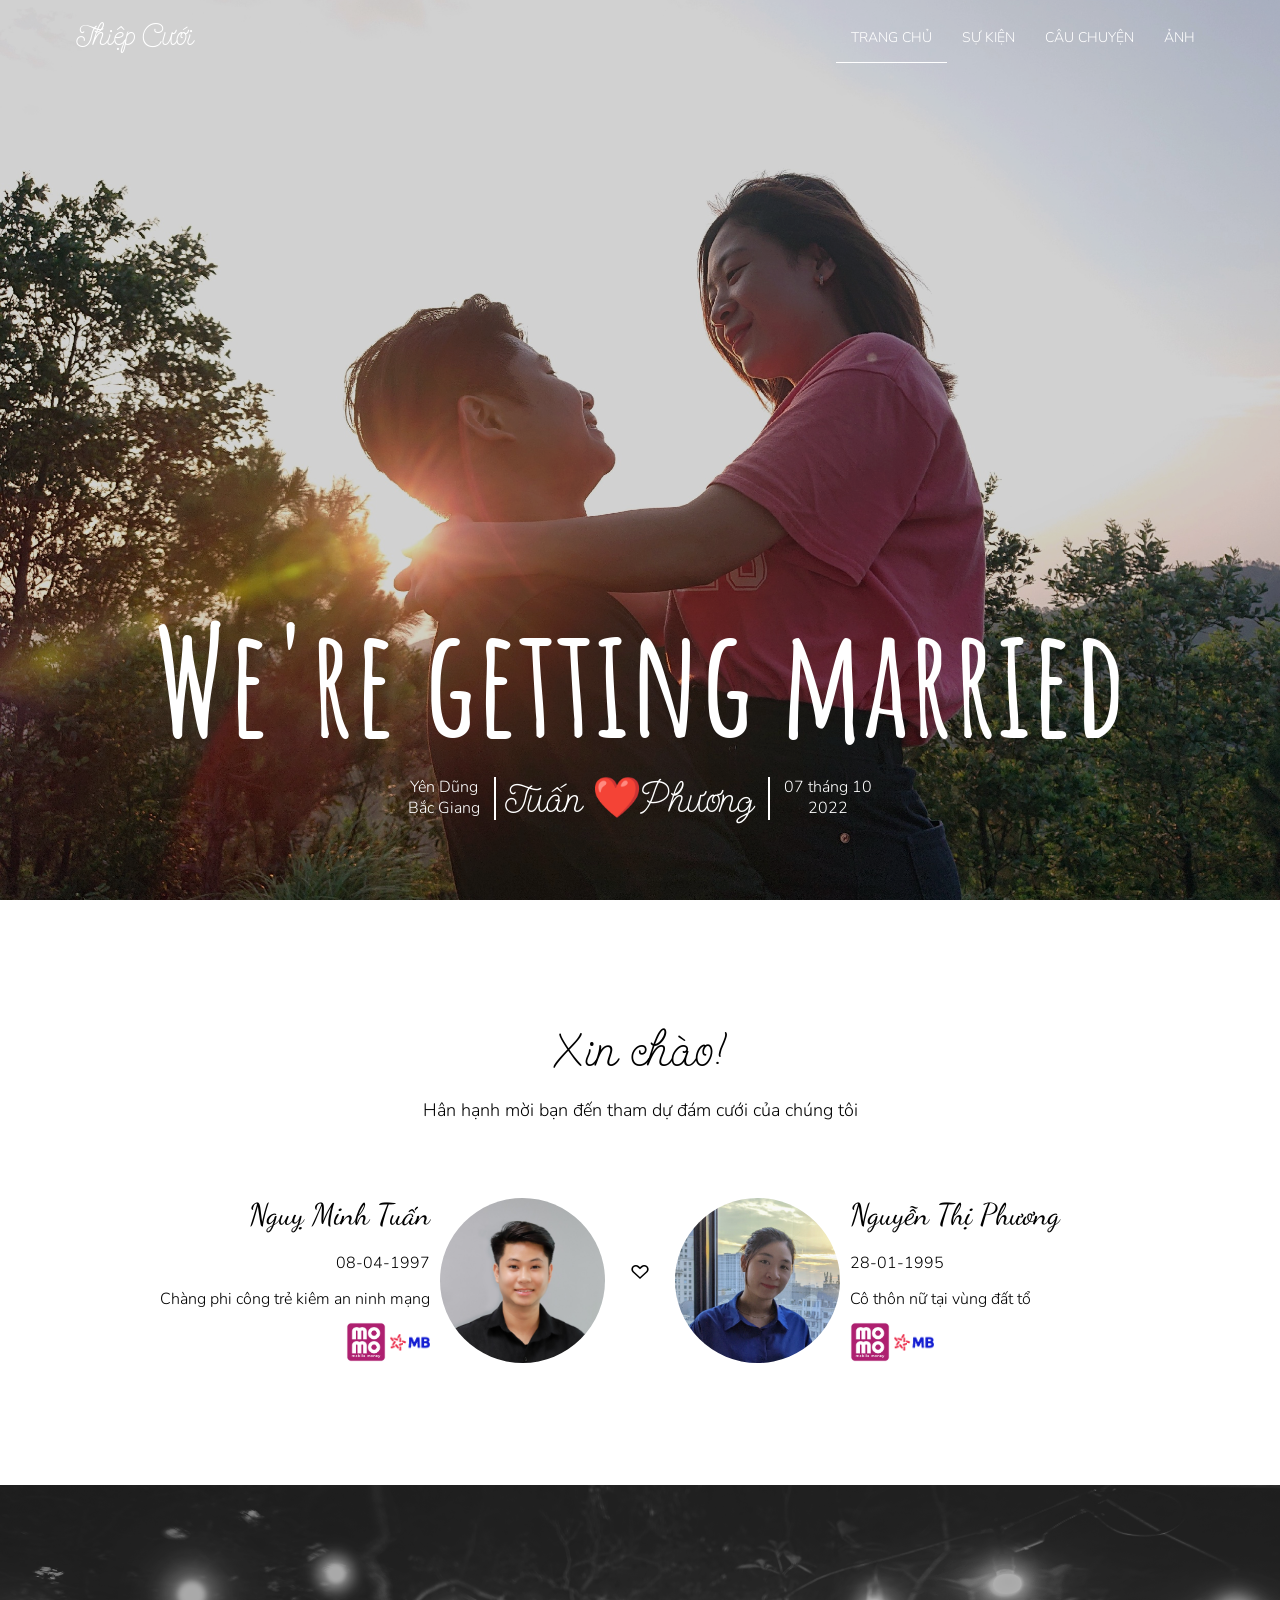
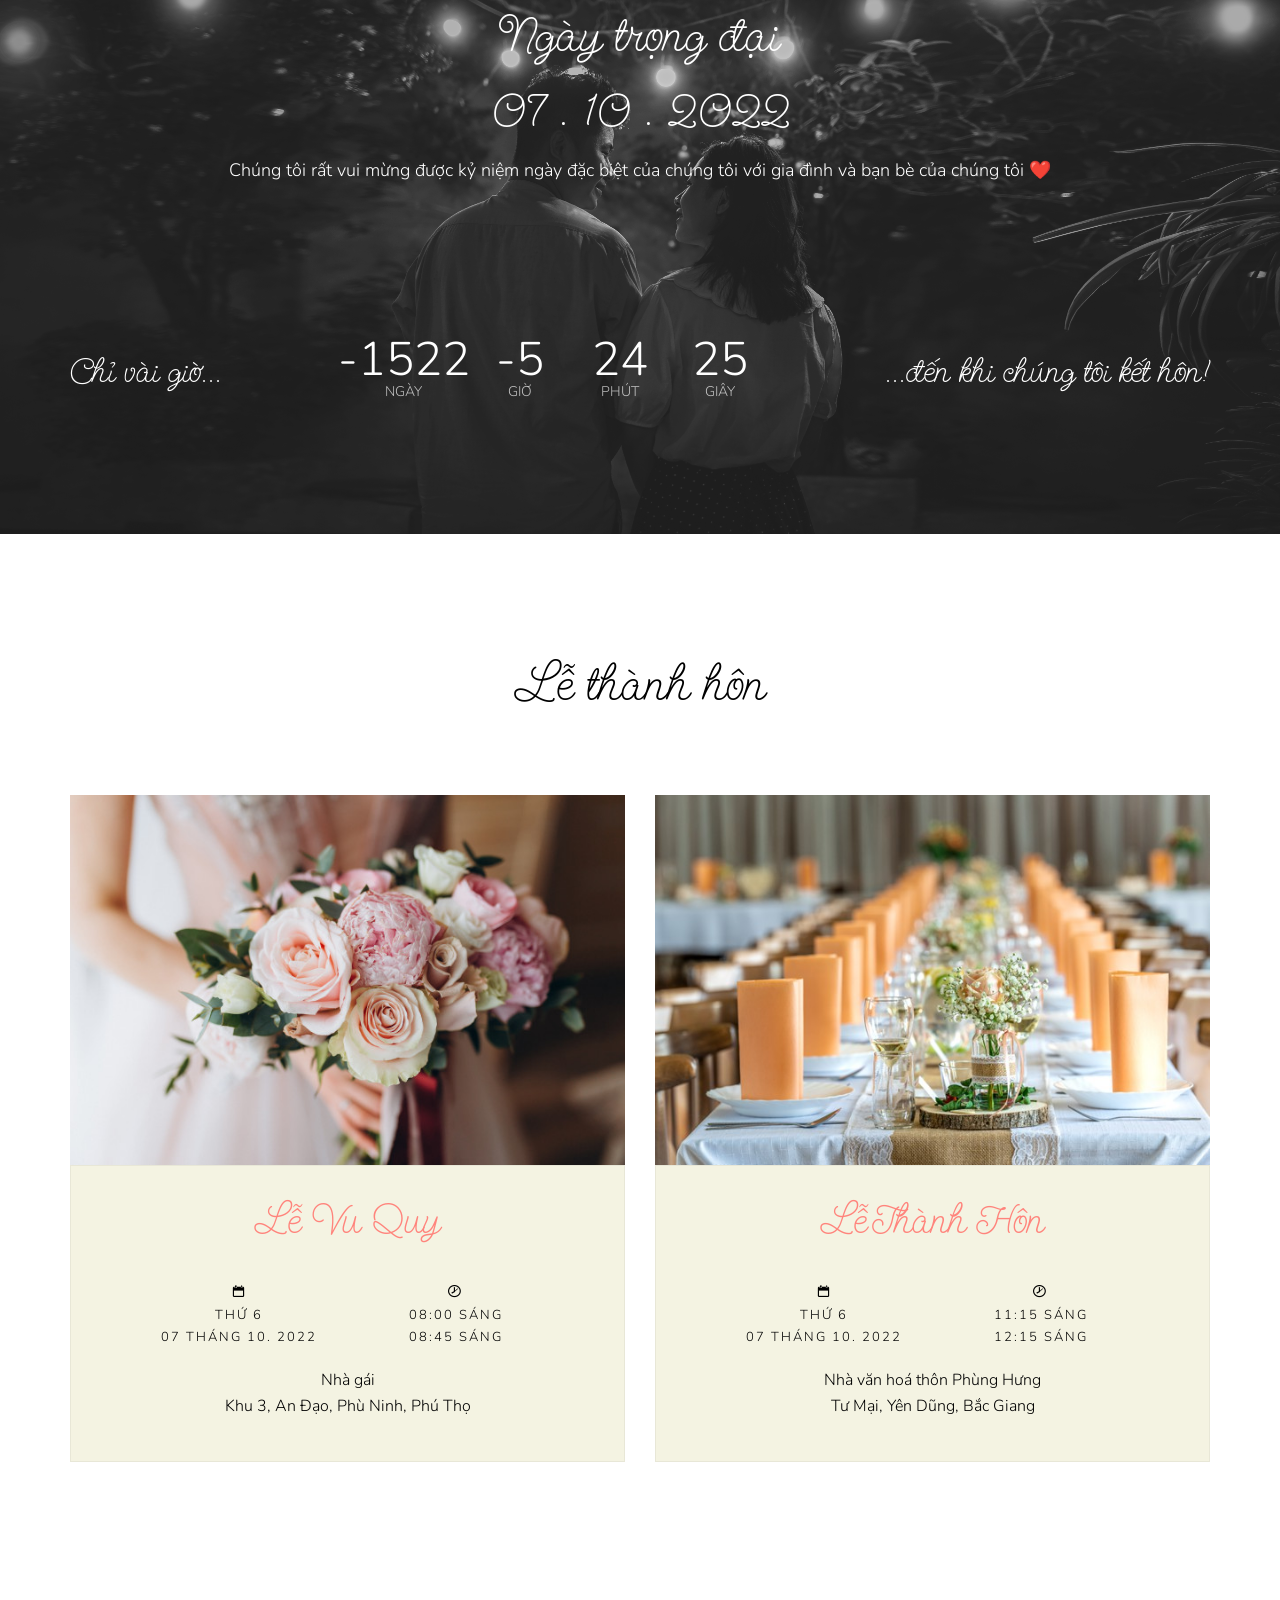
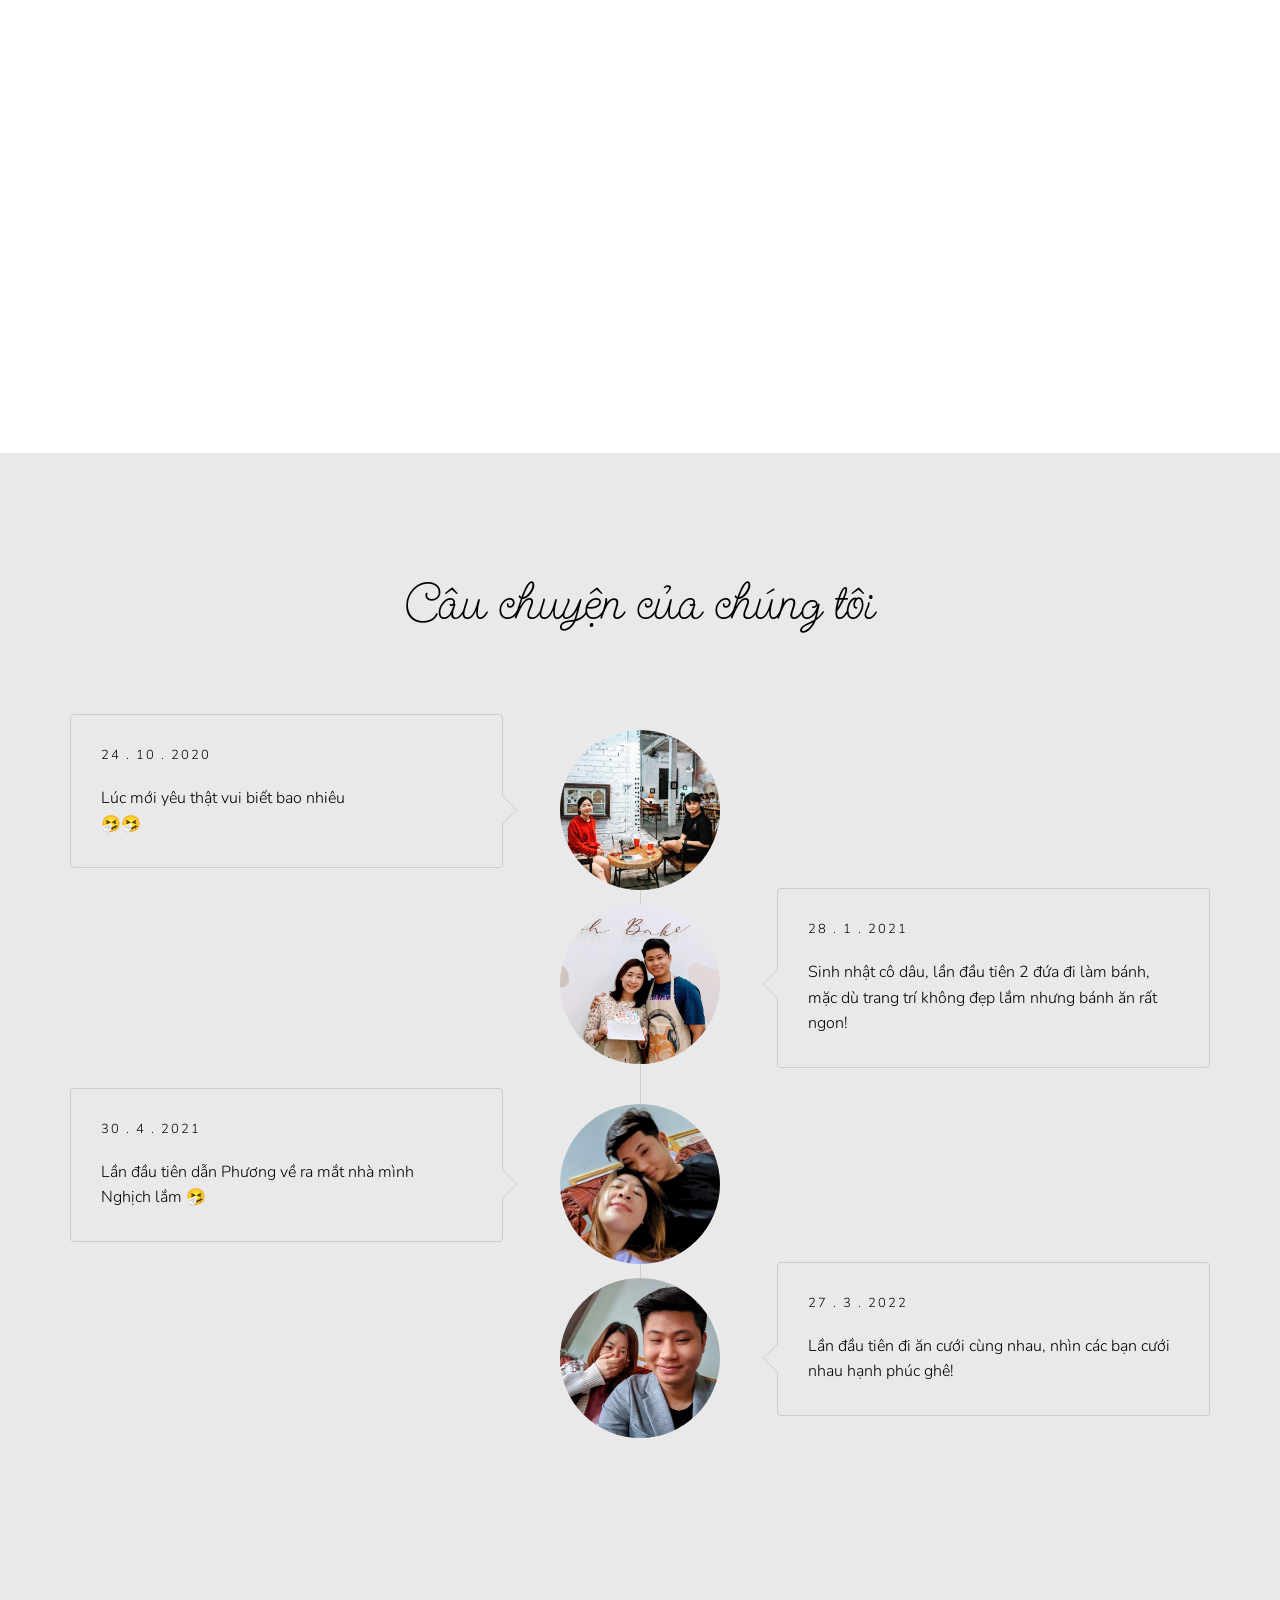
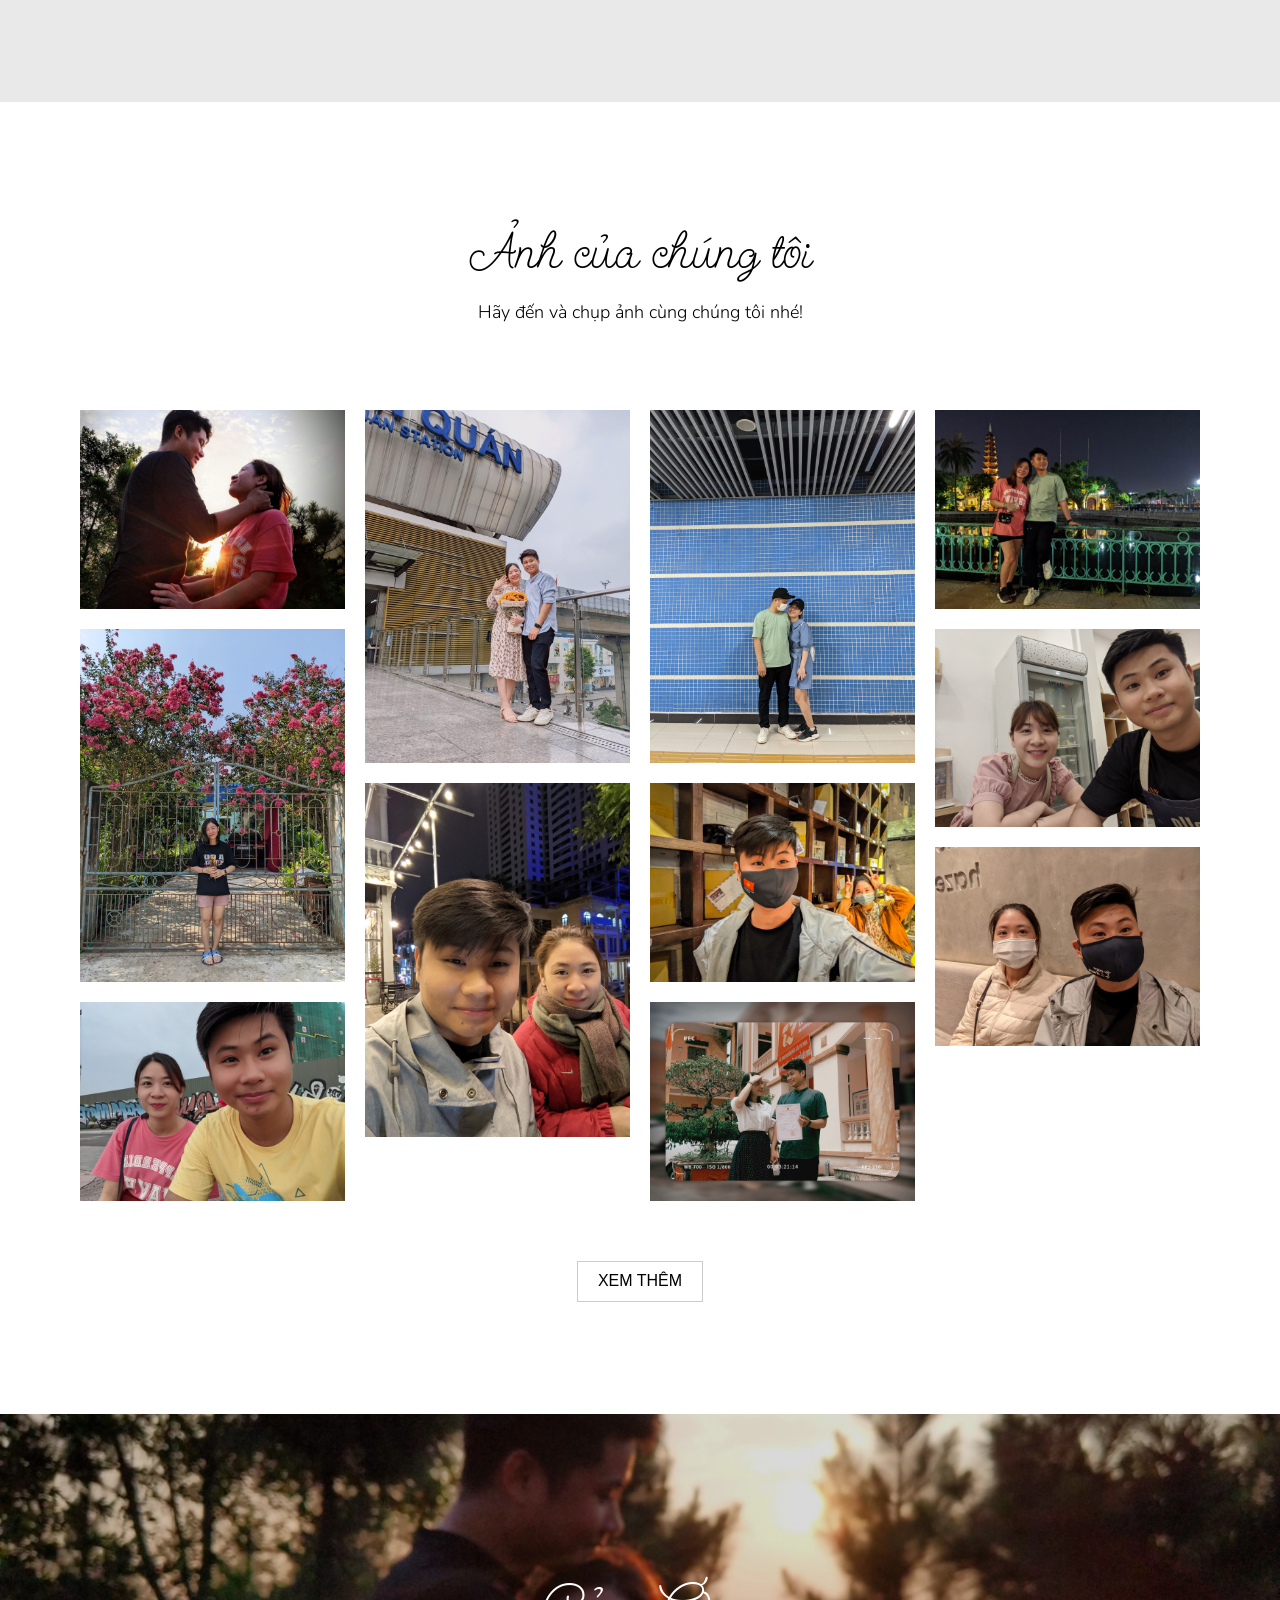
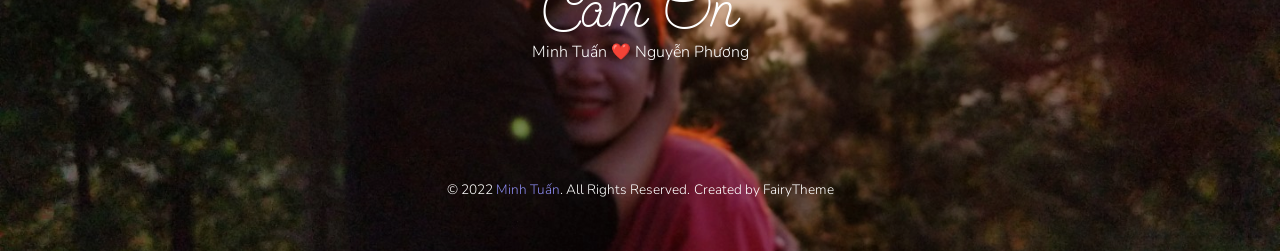
==== commit 4259a92e: "add album" ====
--- a/index.html
+++ b/index.html
@@ -437,6 +437,9 @@
                                     <img loading="lazy" src="img/gallery-11.jpg" alt="gallery">
                                 </a>
                             </div>
+                        </div>
+                        <div class="text-center">
+                            <a href="album.html" class="btn btn-default">Xem thêm</a>
                         </div>
                     </div>
                 </div>
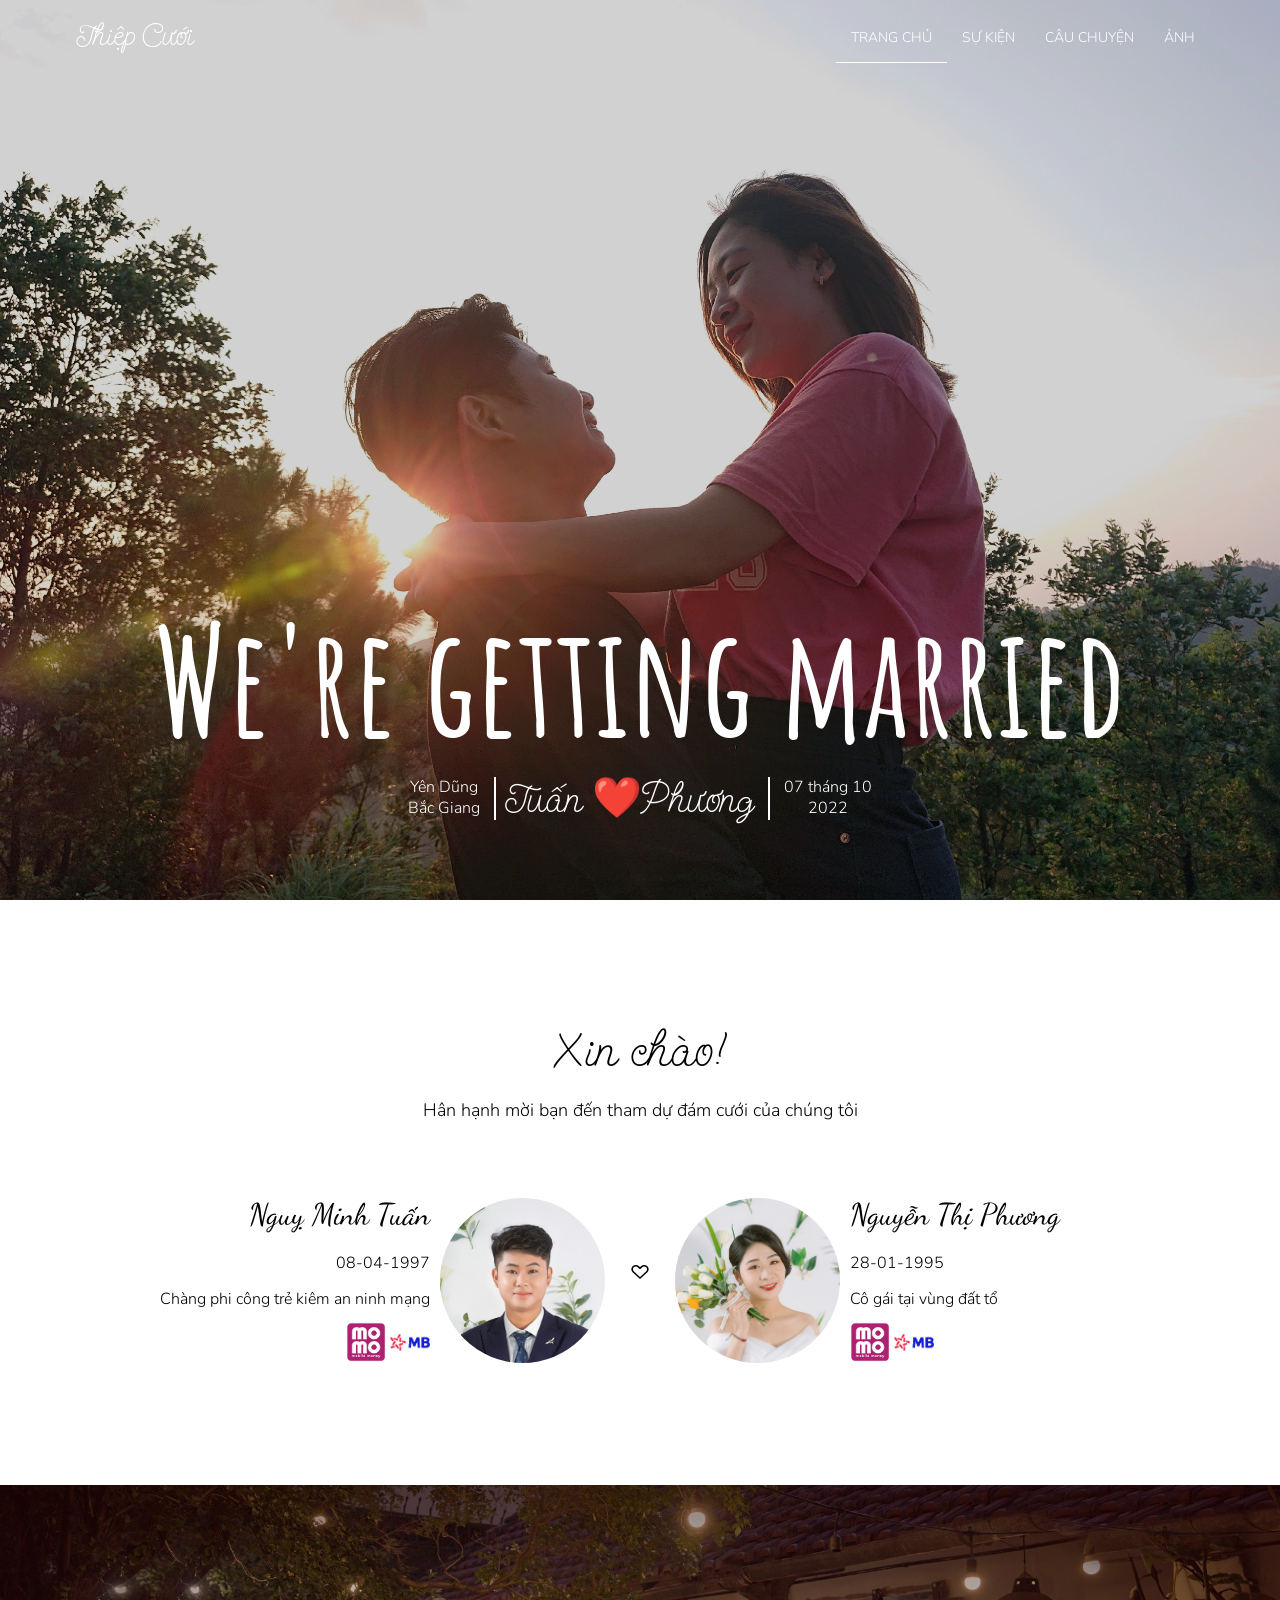
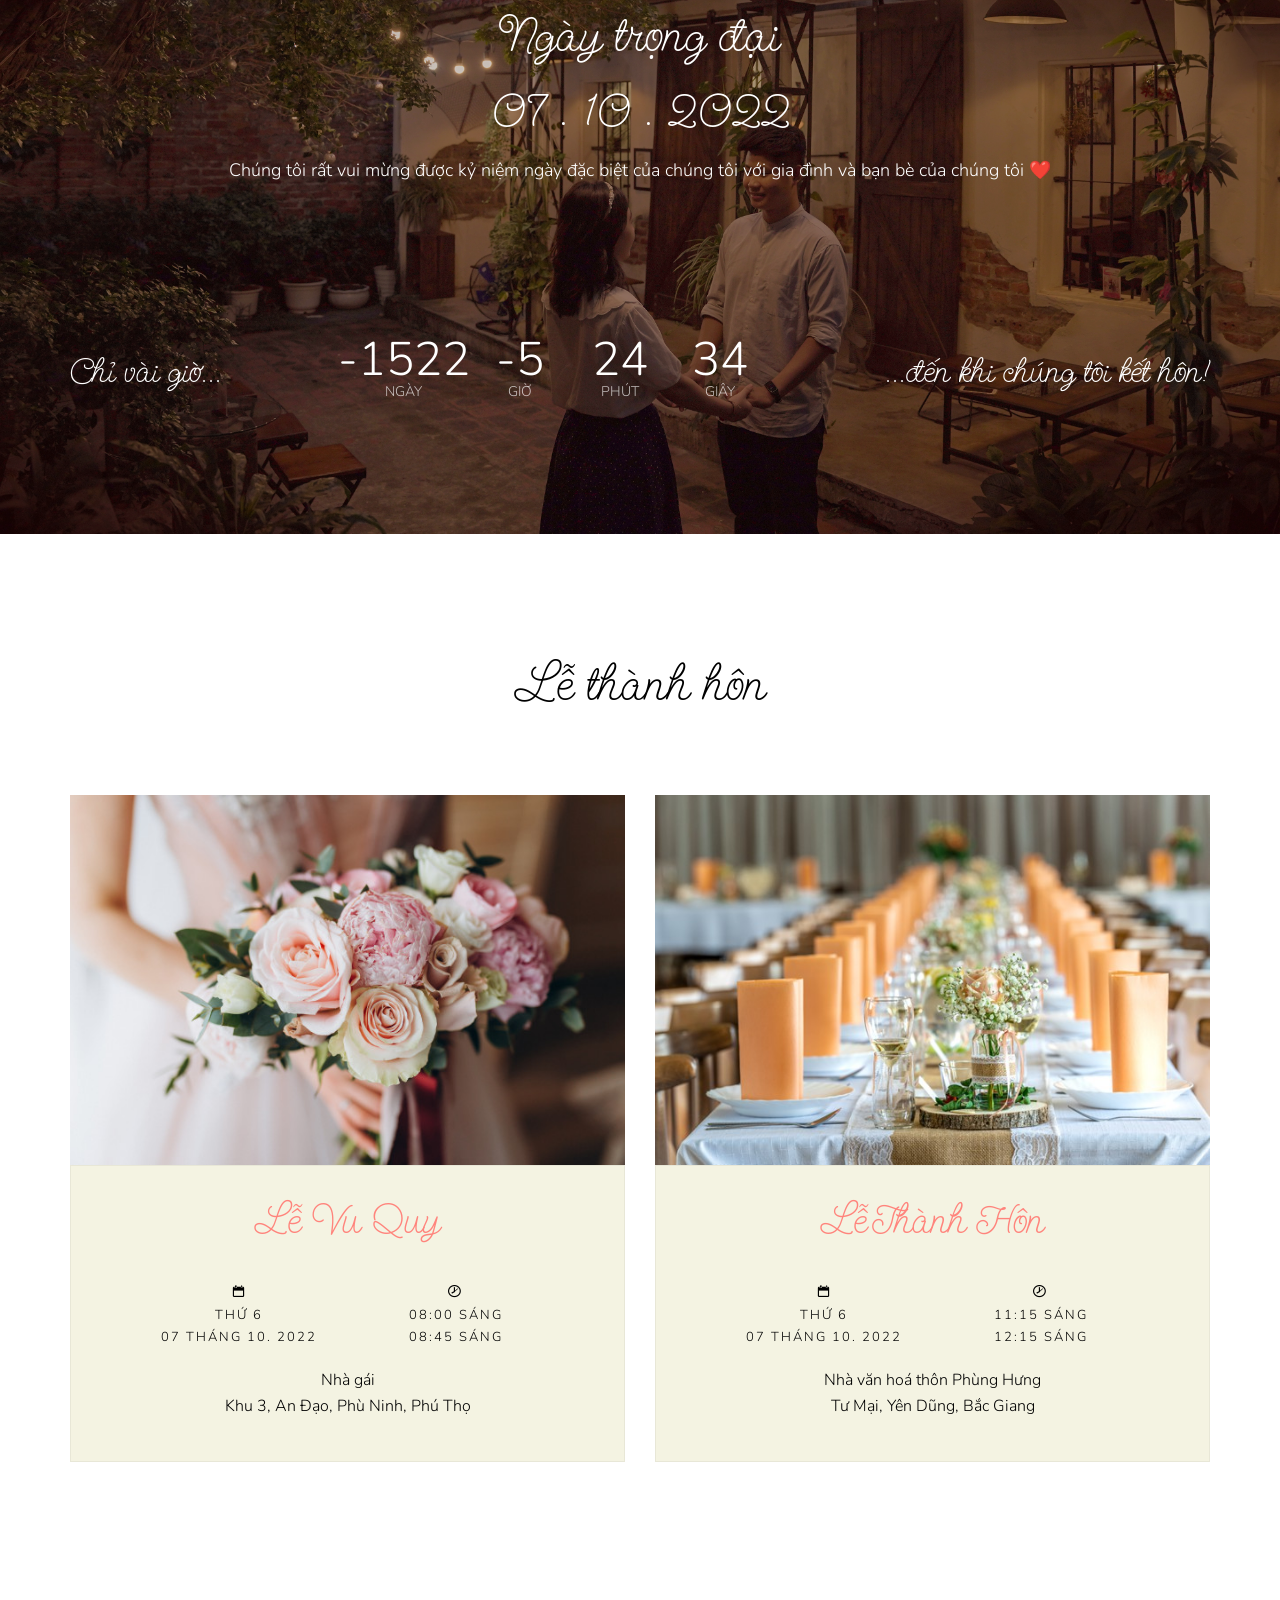
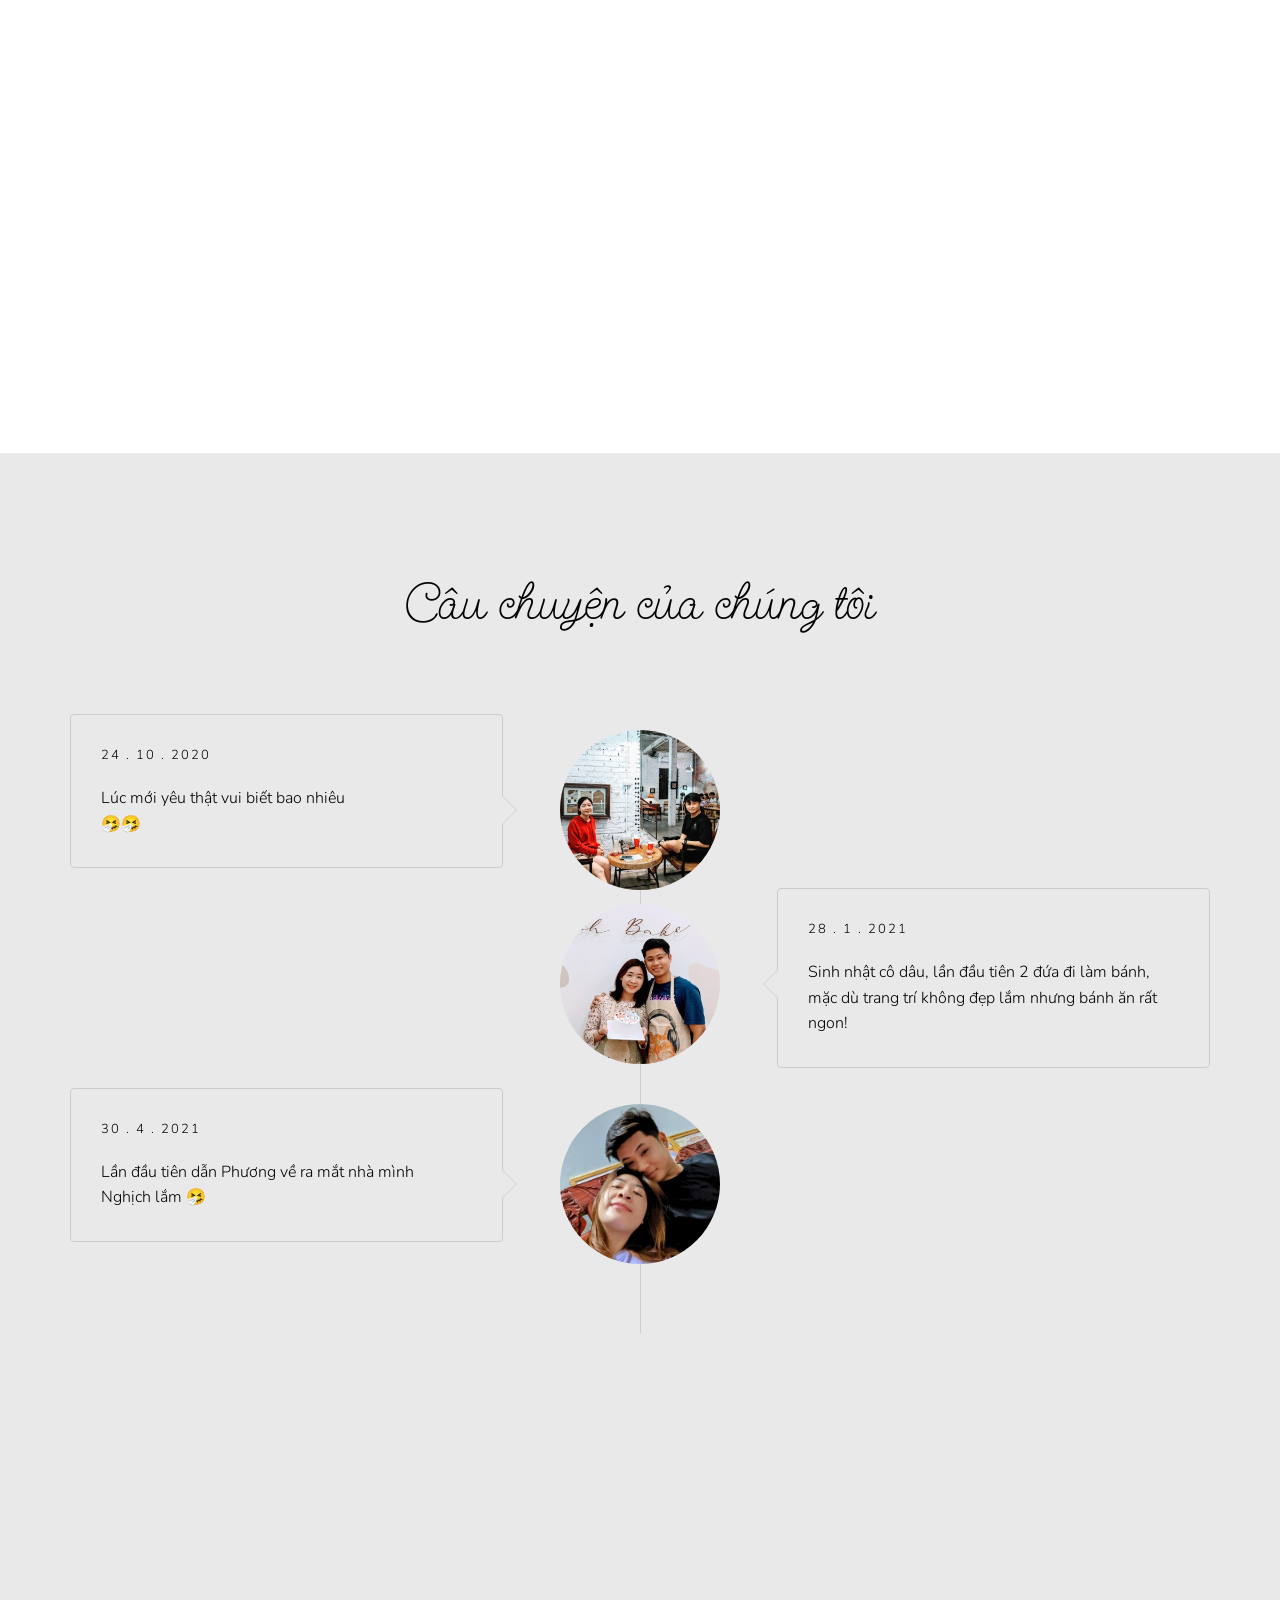
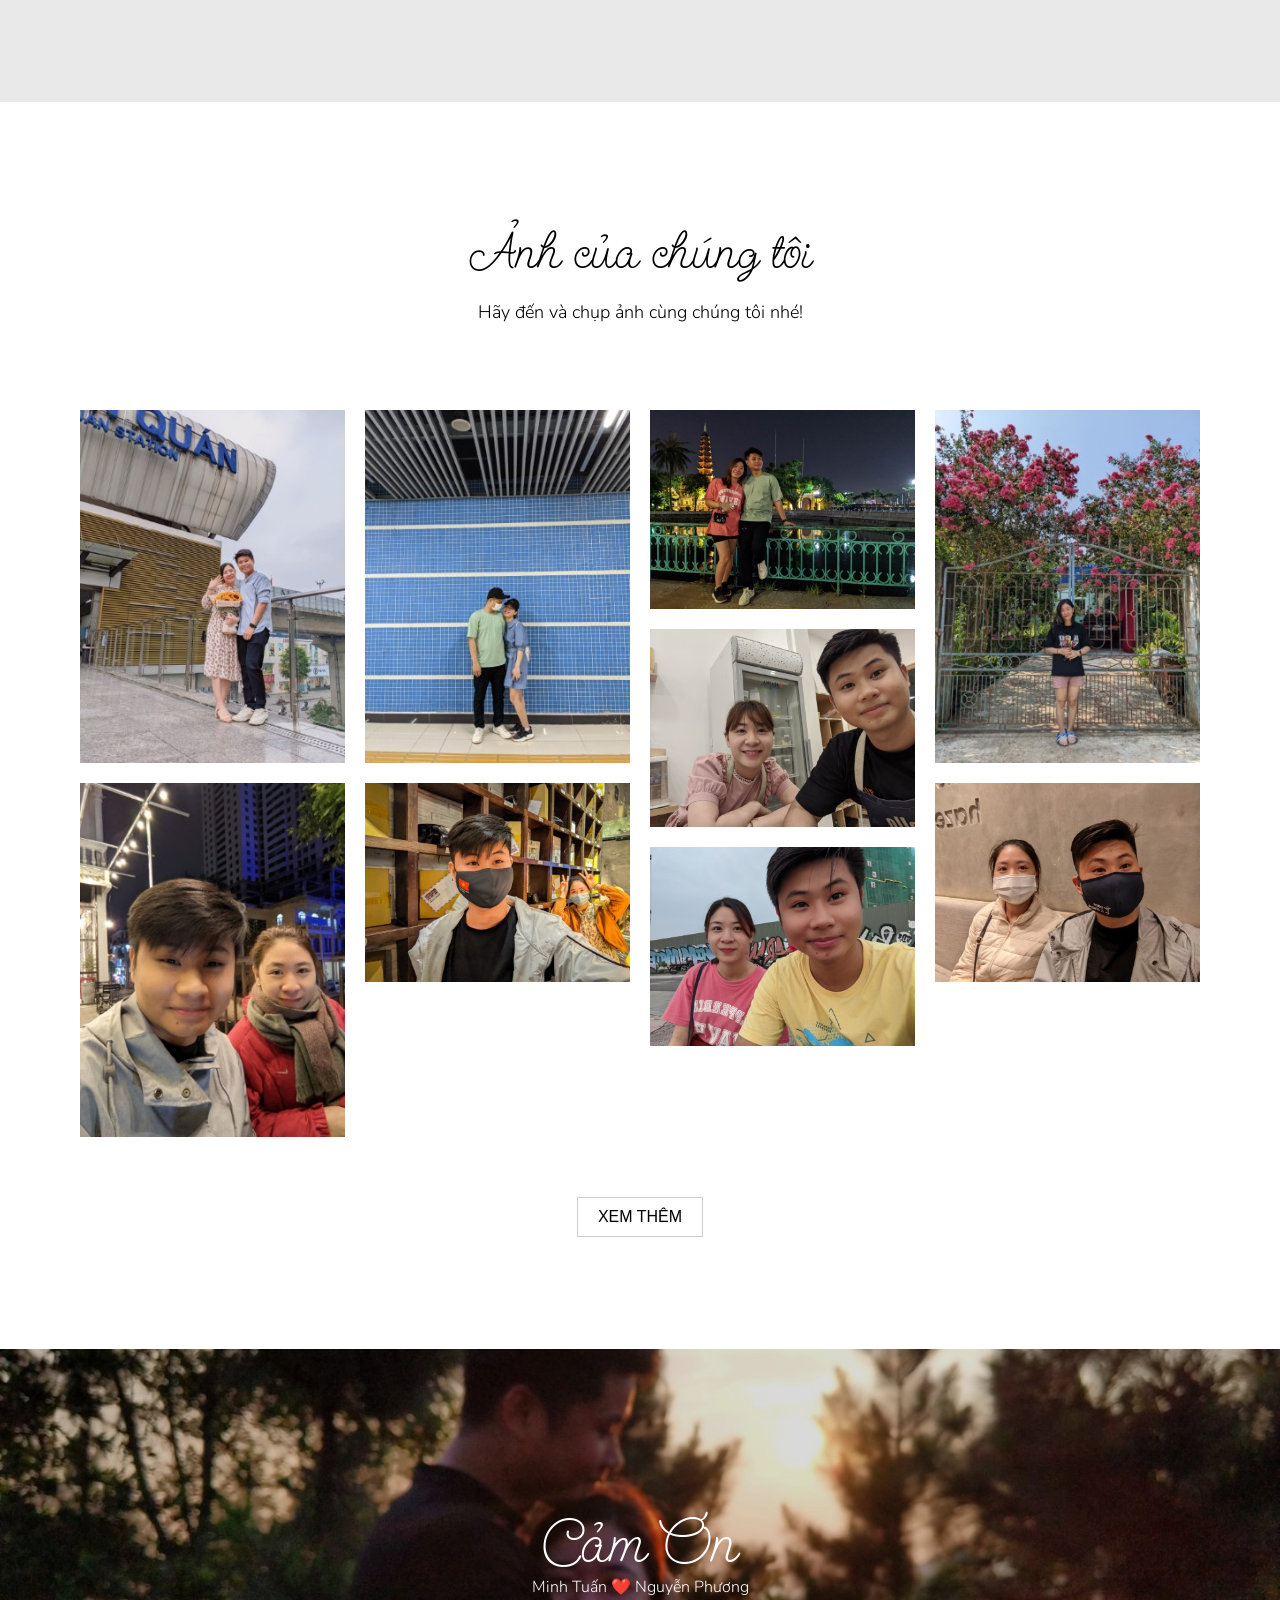
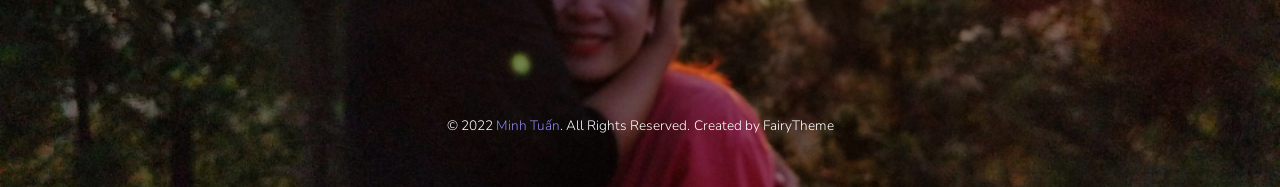
==== commit b2d4224a: "add photo album, fix load image" ====
--- a/index.html
+++ b/index.html
@@ -137,7 +137,7 @@
                         <div class="desc-bride">
                             <h3 style="font-family: 'Dancing Script', cursive; font-size: 30px;">Nguyễn Thị Phương</h3>
                             <p>28-01-1995</p>
-                            <p>Cô thôn nữ tại vùng đất tổ</p>
+                            <p>Cô gái tại vùng đất tổ</p>
                             <a href="https://me.momo.vn/WEINuKF7FkT8I6iNfEug" target="_blank"
                                 rel="noopener noreferrer me" title="Momo"><img src="img/logo-momo-png-1.png"
                                     width="40"></a>
@@ -380,63 +380,8 @@
                 </div>
                 <div class="row">
                     <div class="col-sm-12">
-                        <div class="grid grid--margin">
+                        <div class="grid grid--margin" id="album">
                             <div class="grid-sizer"></div>
-                            <div class="grid-item grid-item--width moments friends">
-                                <a href="img/gallery-1.jpg" data-lightbox="roadtrip">
-                                    <img loading="lazy" src="img/gallery-1.jpg" alt="gallery">
-                                </a>
-                            </div>
-                            <div class="grid-item moments banguet party">
-                                <a href="img/gallery-2.jpg" data-lightbox="roadtrip">
-                                    <img loading="lazy" src="img/gallery-2.jpg" alt="gallery">
-                                </a>
-                            </div>
-                            <div class="grid-item friends moments party">
-                                <a href="img/gallery-3.jpg" data-lightbox="roadtrip">
-                                    <img loading="lazy" src="img/gallery-3.jpg" alt="gallery">
-                                </a>
-                            </div>
-                            <div class="grid-item banguet family">
-                                <a href="img/gallery-4.jpg" data-lightbox="roadtrip">
-                                    <img loading="lazy" src="img/gallery-4.jpg" alt="gallery">
-                                </a>
-                            </div>
-                            <div class="grid-item friends family">
-                                <a href="img/gallery-5.jpg" data-lightbox="roadtrip">
-                                    <img loading="lazy" src="img/gallery-5.jpg" alt="gallery">
-                                </a>
-                            </div>
-                            <div class="grid-item family party">
-                                <a href="img/gallery-6.jpg" data-lightbox="roadtrip">
-                                    <img loading="lazy" src="img/gallery-6.jpg" alt="gallery">
-                                </a>
-                            </div>
-                            <div class="grid-item moments family">
-                                <a href="img/gallery-7.jpg" data-lightbox="roadtrip">
-                                    <img loading="lazy" src="img/gallery-7.jpg" alt="gallery">
-                                </a>
-                            </div>
-                            <div class="grid-item banguet family">
-                                <a href="img/gallery-8.jpg" data-lightbox="roadtrip">
-                                    <img loading="lazy" src="img/gallery-8.jpg" alt="gallery">
-                                </a>
-                            </div>
-                            <div class="grid-item friends party">
-                                <a href="img/gallery-9.jpg" data-lightbox="roadtrip">
-                                    <img loading="lazy" src="img/gallery-9.jpg" alt="gallery">
-                                </a>
-                            </div>
-                            <div class="grid-item friends party">
-                                <a href="img/gallery-10.jpg" data-lightbox="roadtrip">
-                                    <img loading="lazy" src="img/gallery-10.jpg" alt="gallery">
-                                </a>
-                            </div>
-                            <div class="grid-item friends party">
-                                <a href="img/gallery-11.jpg" data-lightbox="roadtrip">
-                                    <img loading="lazy" src="img/gallery-11.jpg" alt="gallery">
-                                </a>
-                            </div>
                         </div>
                         <div class="text-center">
                             <a href="album.html" class="btn btn-default">Xem thêm</a>
@@ -467,12 +412,20 @@
             </div>
         </section>
     </div>
+    <!-- Load album -->
+    <script>
+        for (let i = 2;i < 11; i++){
+            html = `<div class="grid-item grid-item--width">
+                <a href="img/gallery-${i}.jpg" data-lightbox="roadtrip" style="width:100%; display:block;">
+                    <img loading="lazy" src="img/gallery-${i}-thumbnail.jpg" alt="gallery" style="width:100%">
+                </a>
+            </div>`;
+            document.getElementById("album").innerHTML += html;
+        }
+    </script>
+
     <!-- Modernizr JS -->
     <script src="js/vendor/modernizr-2.6.2.min.js"></script>
-    <!-- FOR IE9 below -->
-    <!--[if lt IE 9]>
-	<script src="js/vendor/respond.min.js"></script>
-	<![endif]-->
     <!-- jQuery -->
     <script src="js/vendor/jquery.min.js"></script>
     <!-- jQuery Easing -->
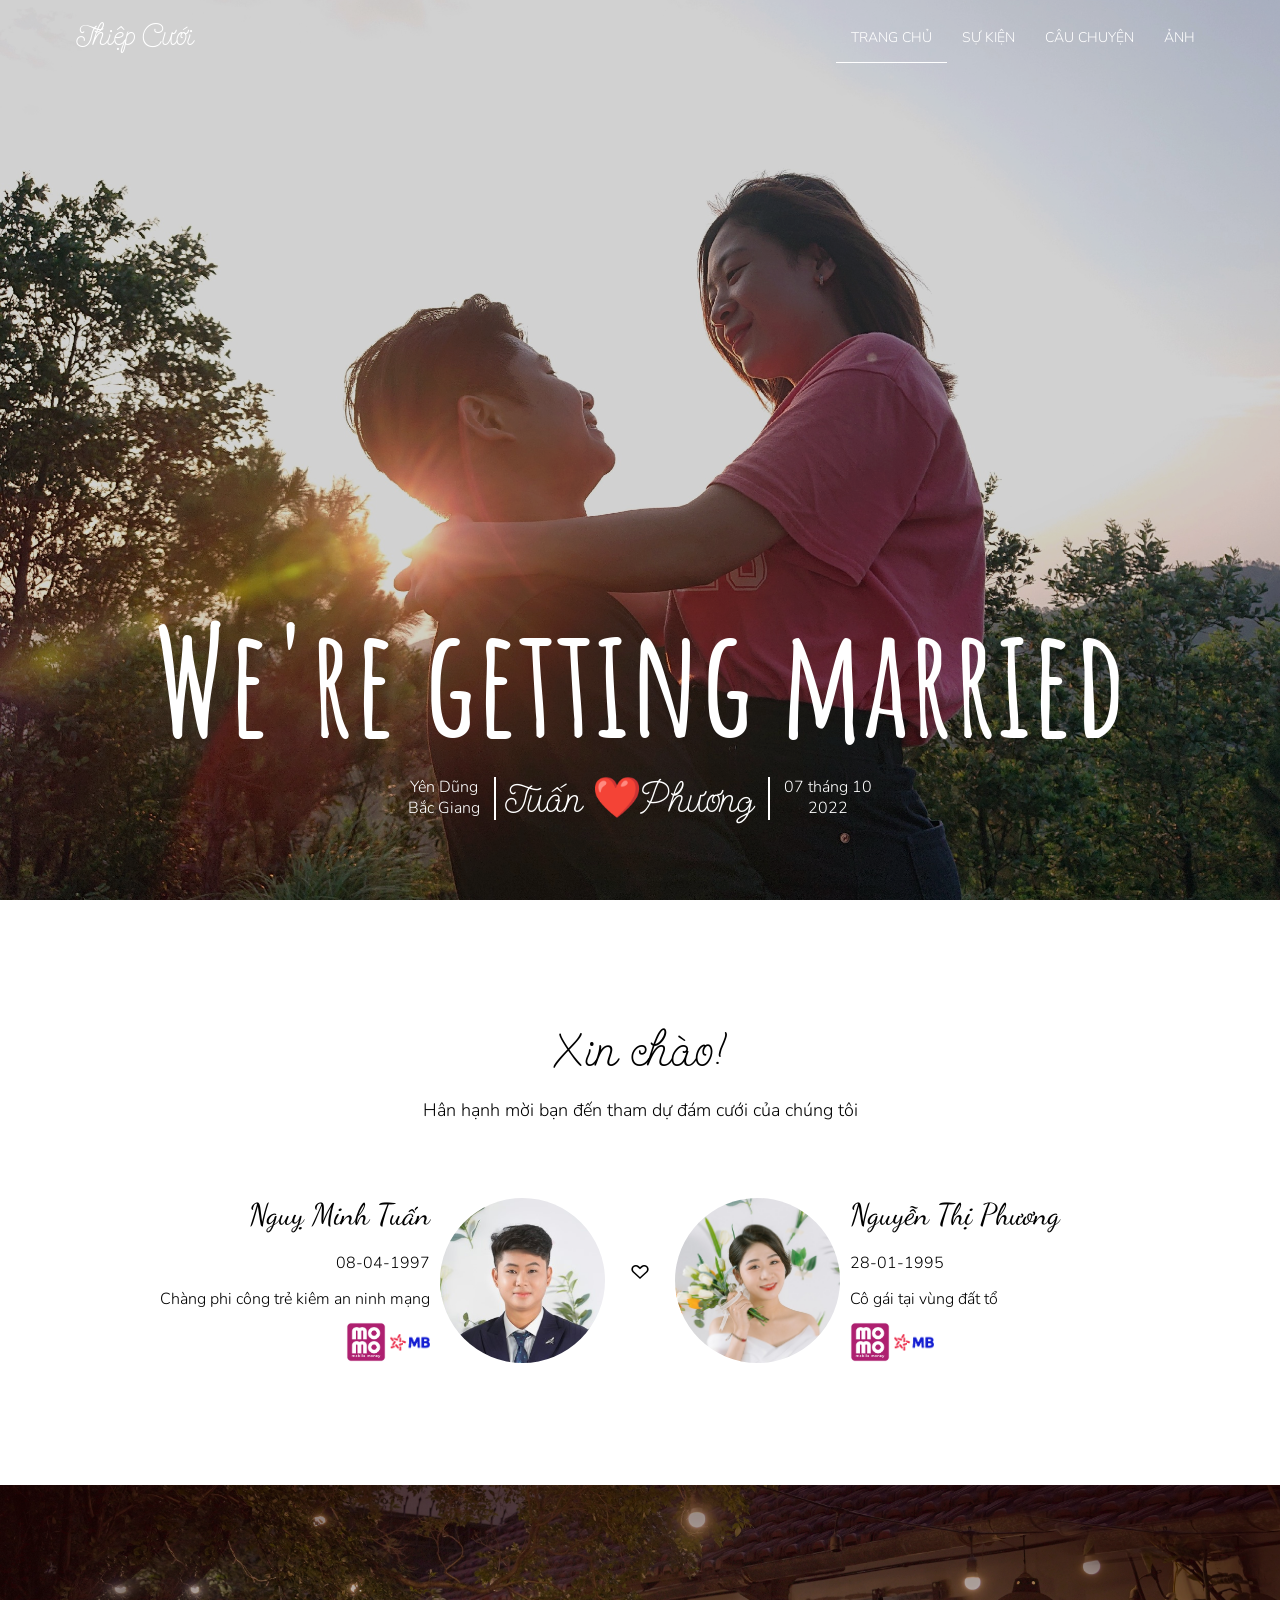
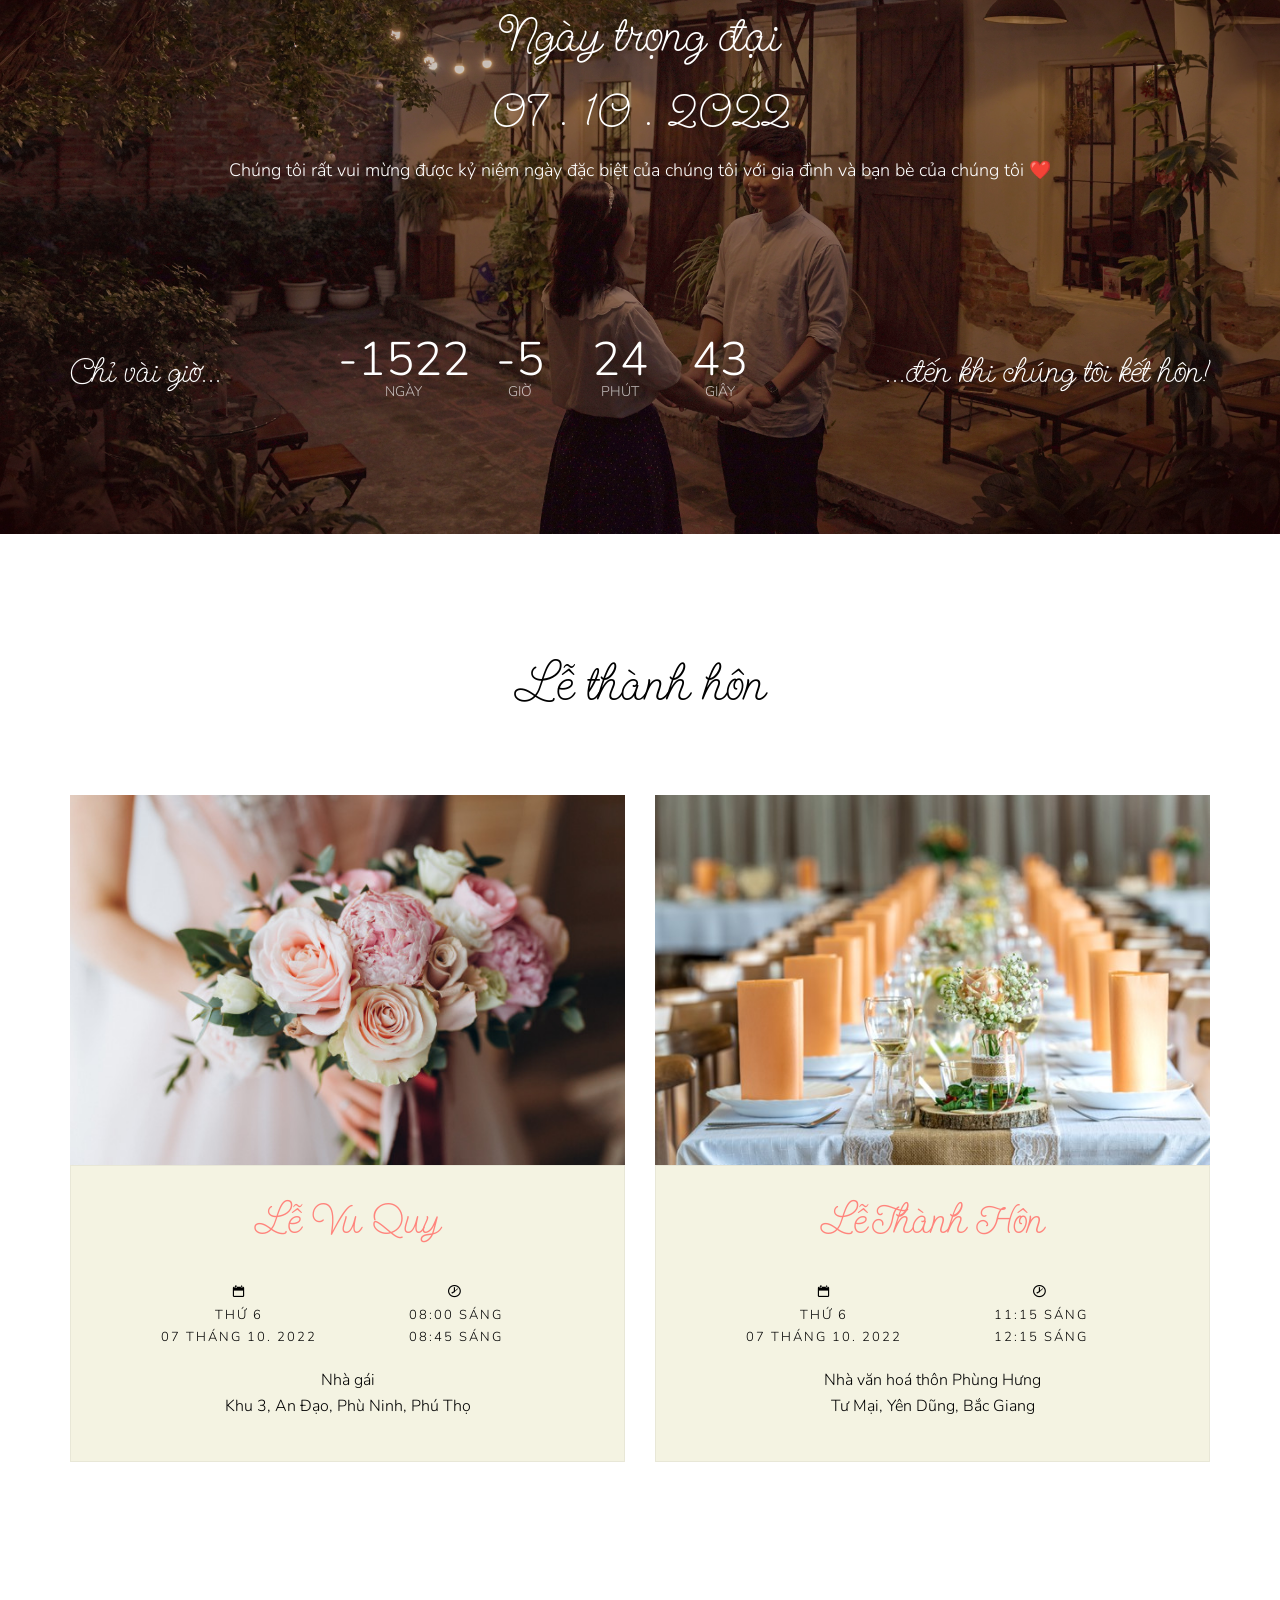
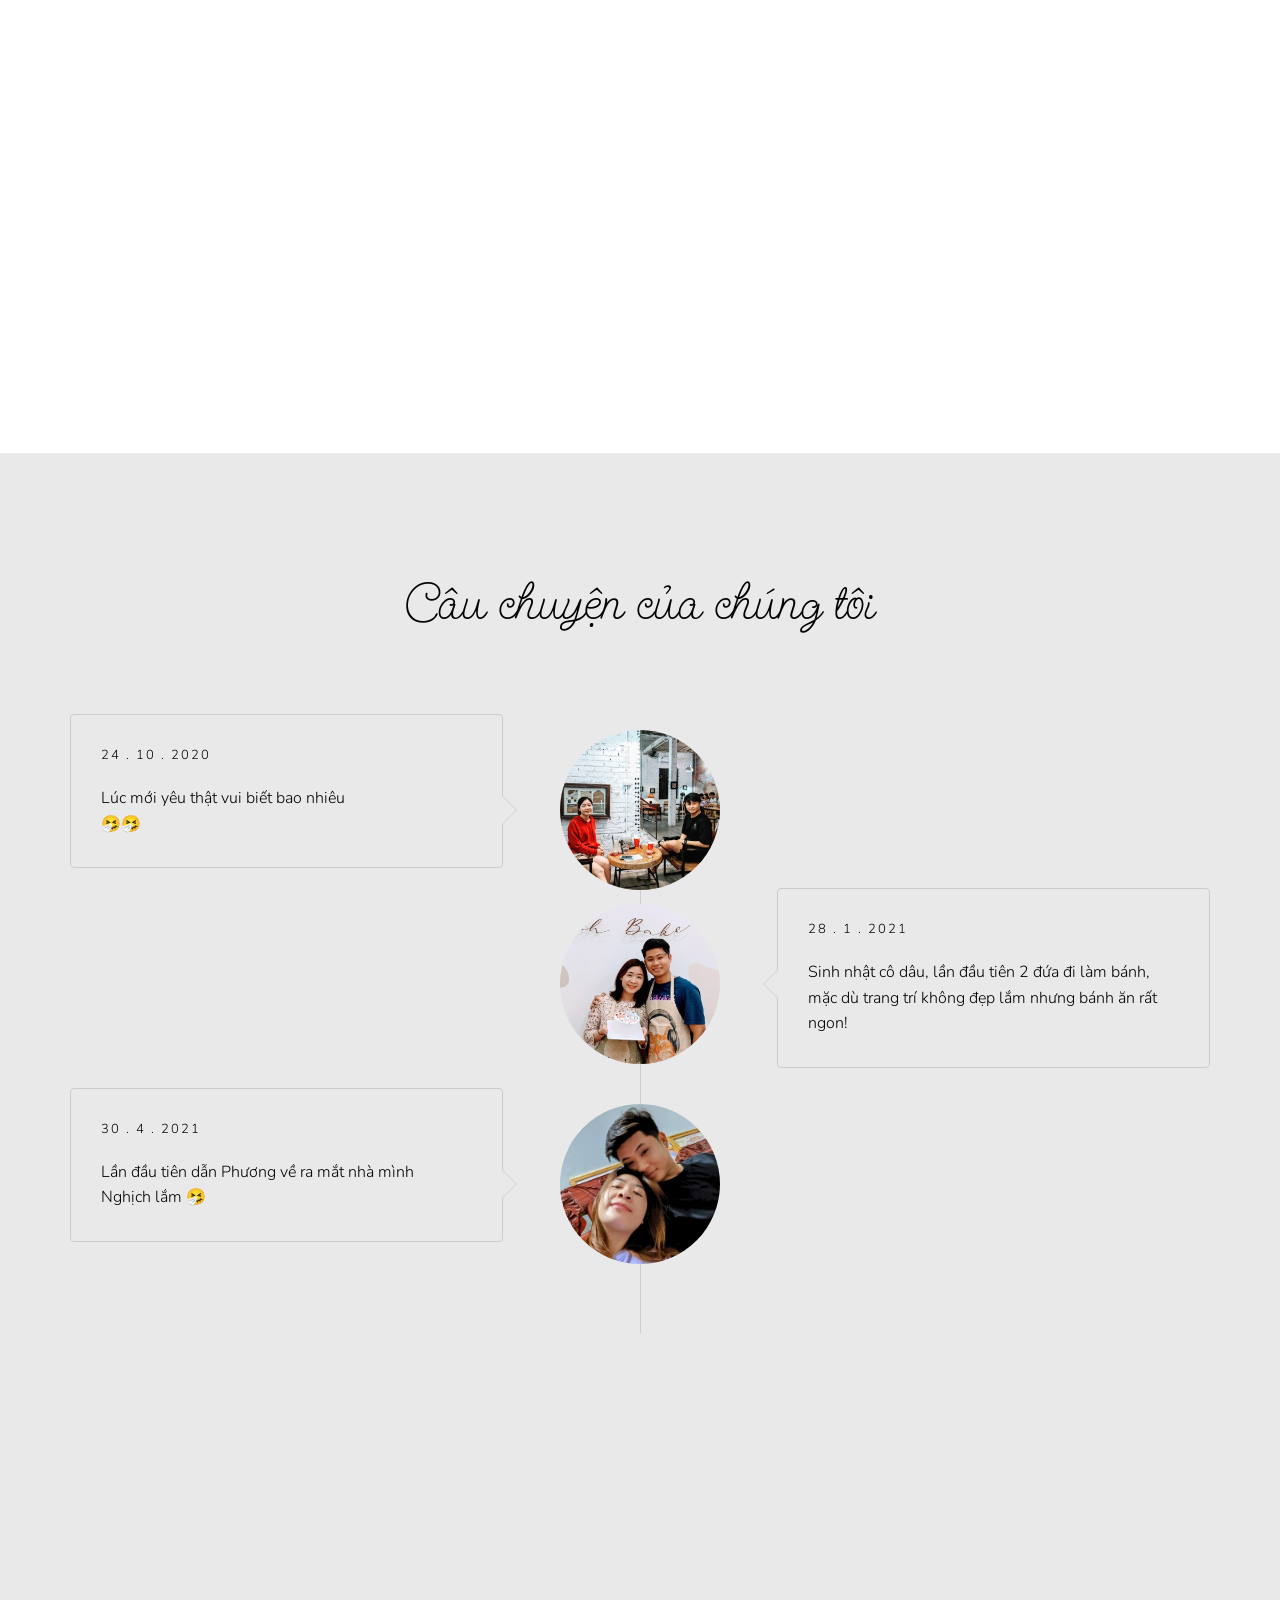
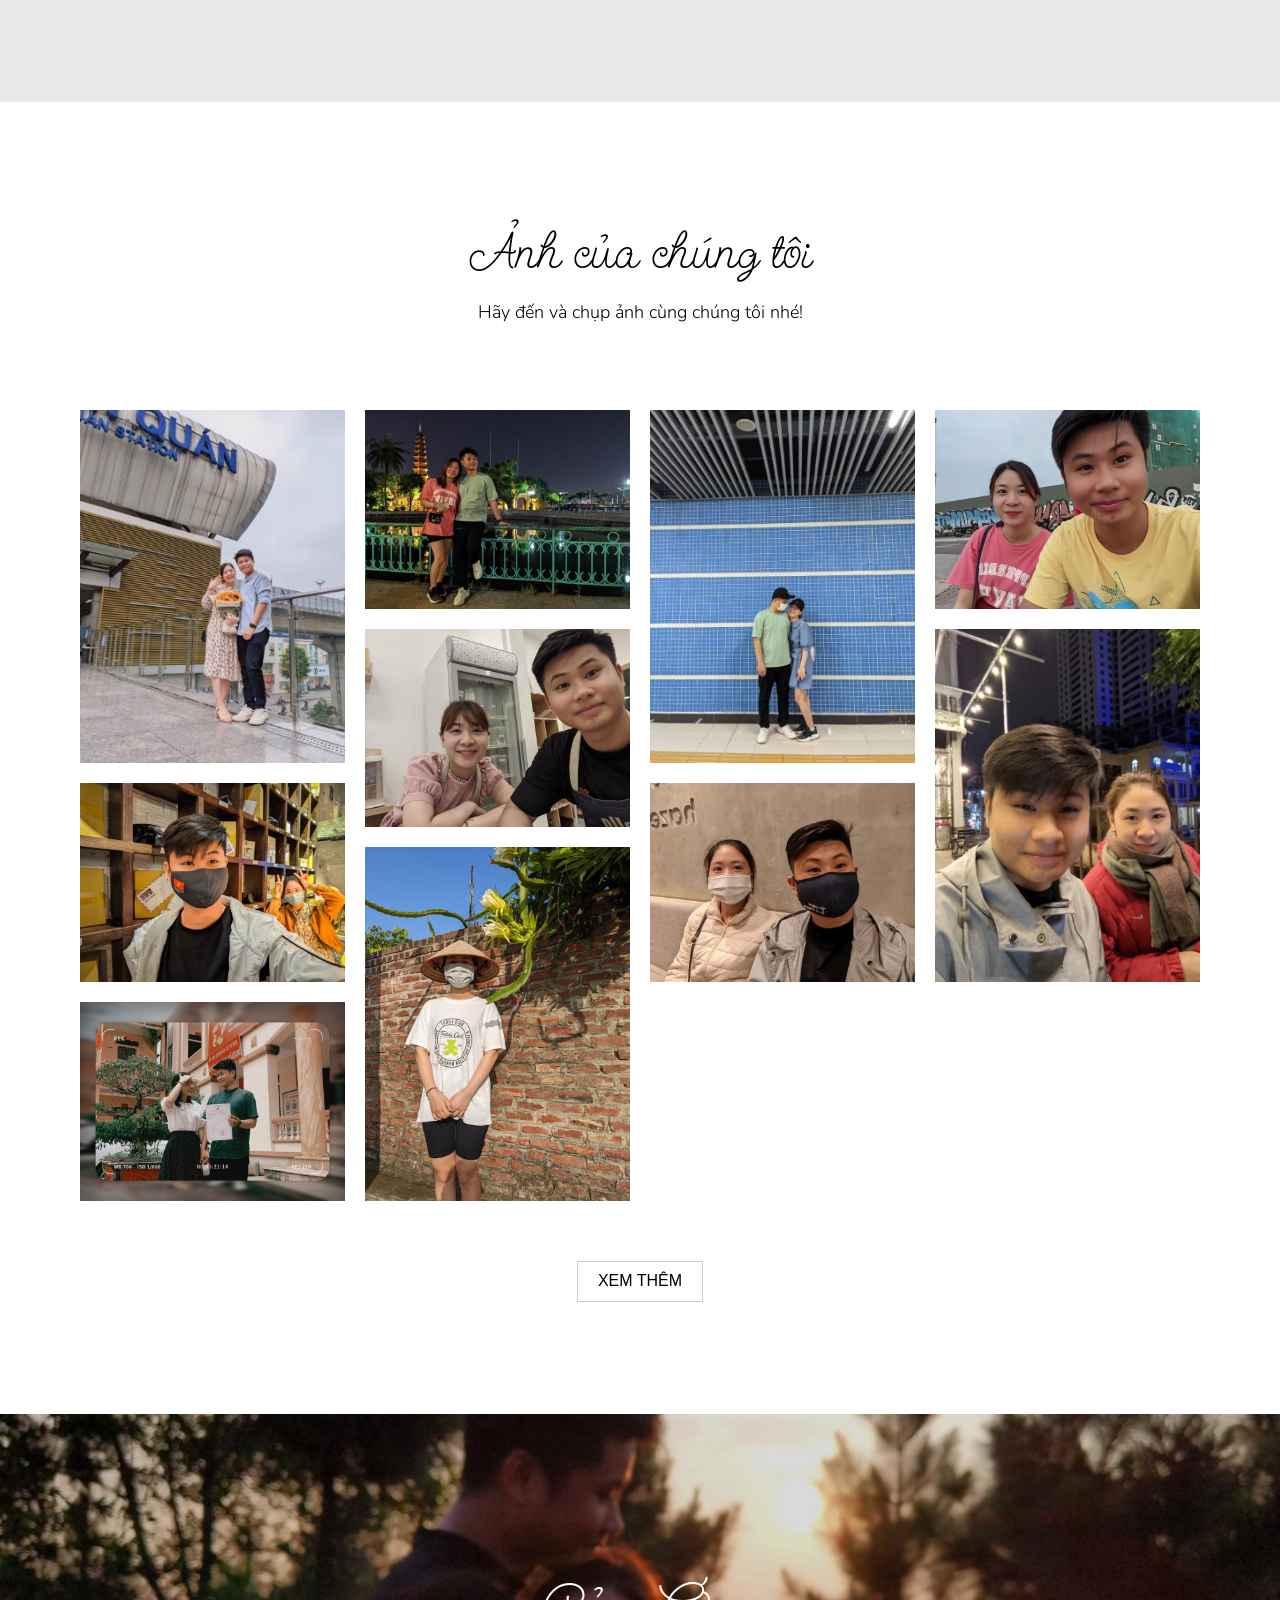
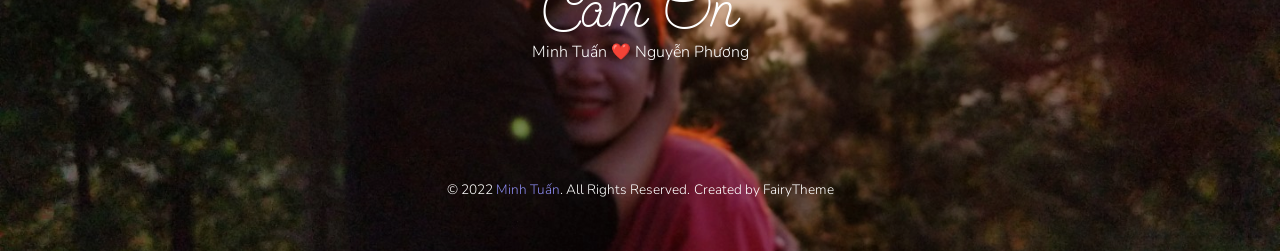
==== commit 6edf7dac: "delete image, fix code" ====
--- a/index.html
+++ b/index.html
@@ -414,7 +414,7 @@
     </div>
     <!-- Load album -->
     <script>
-        for (let i = 2;i < 11; i++){
+        for (let i = 2;i < 12; i++){
             html = `<div class="grid-item grid-item--width">
                 <a href="img/gallery-${i}.jpg" data-lightbox="roadtrip" style="width:100%; display:block;">
                     <img loading="lazy" src="img/gallery-${i}-thumbnail.jpg" alt="gallery" style="width:100%">
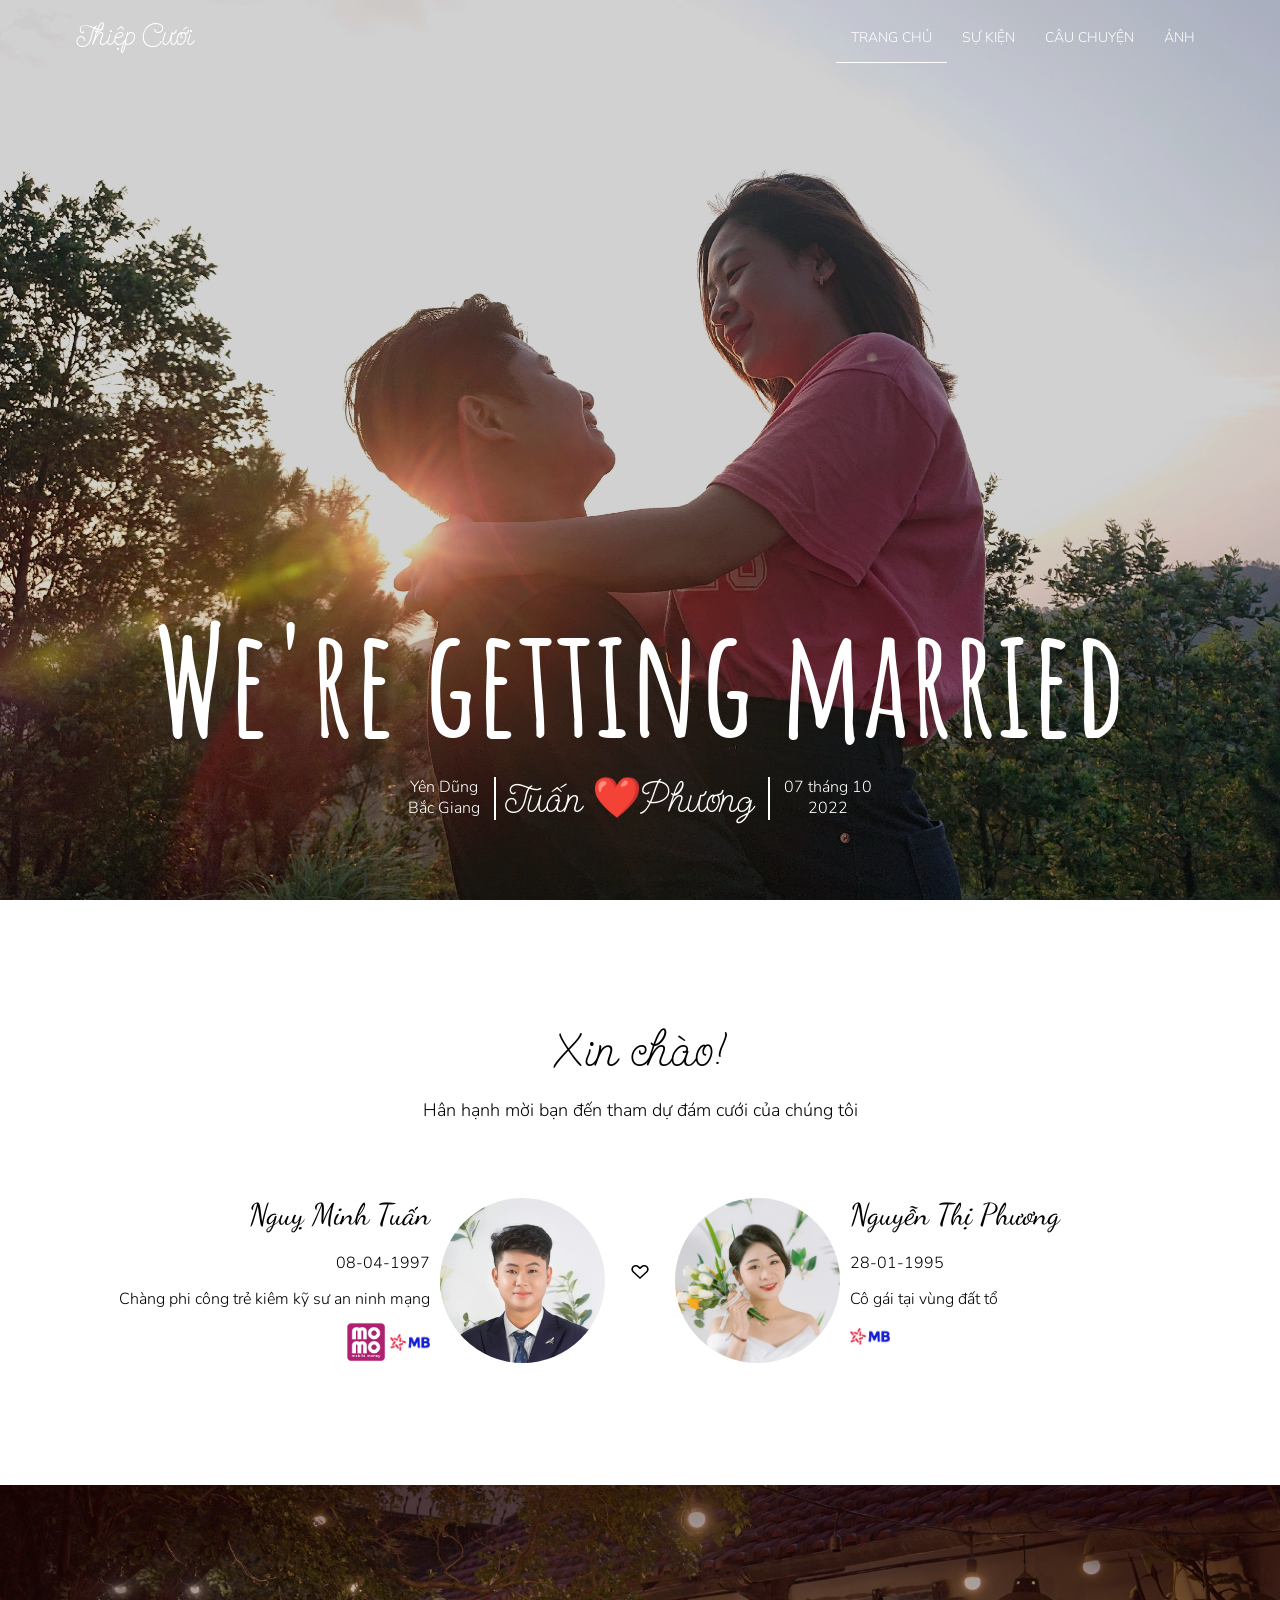
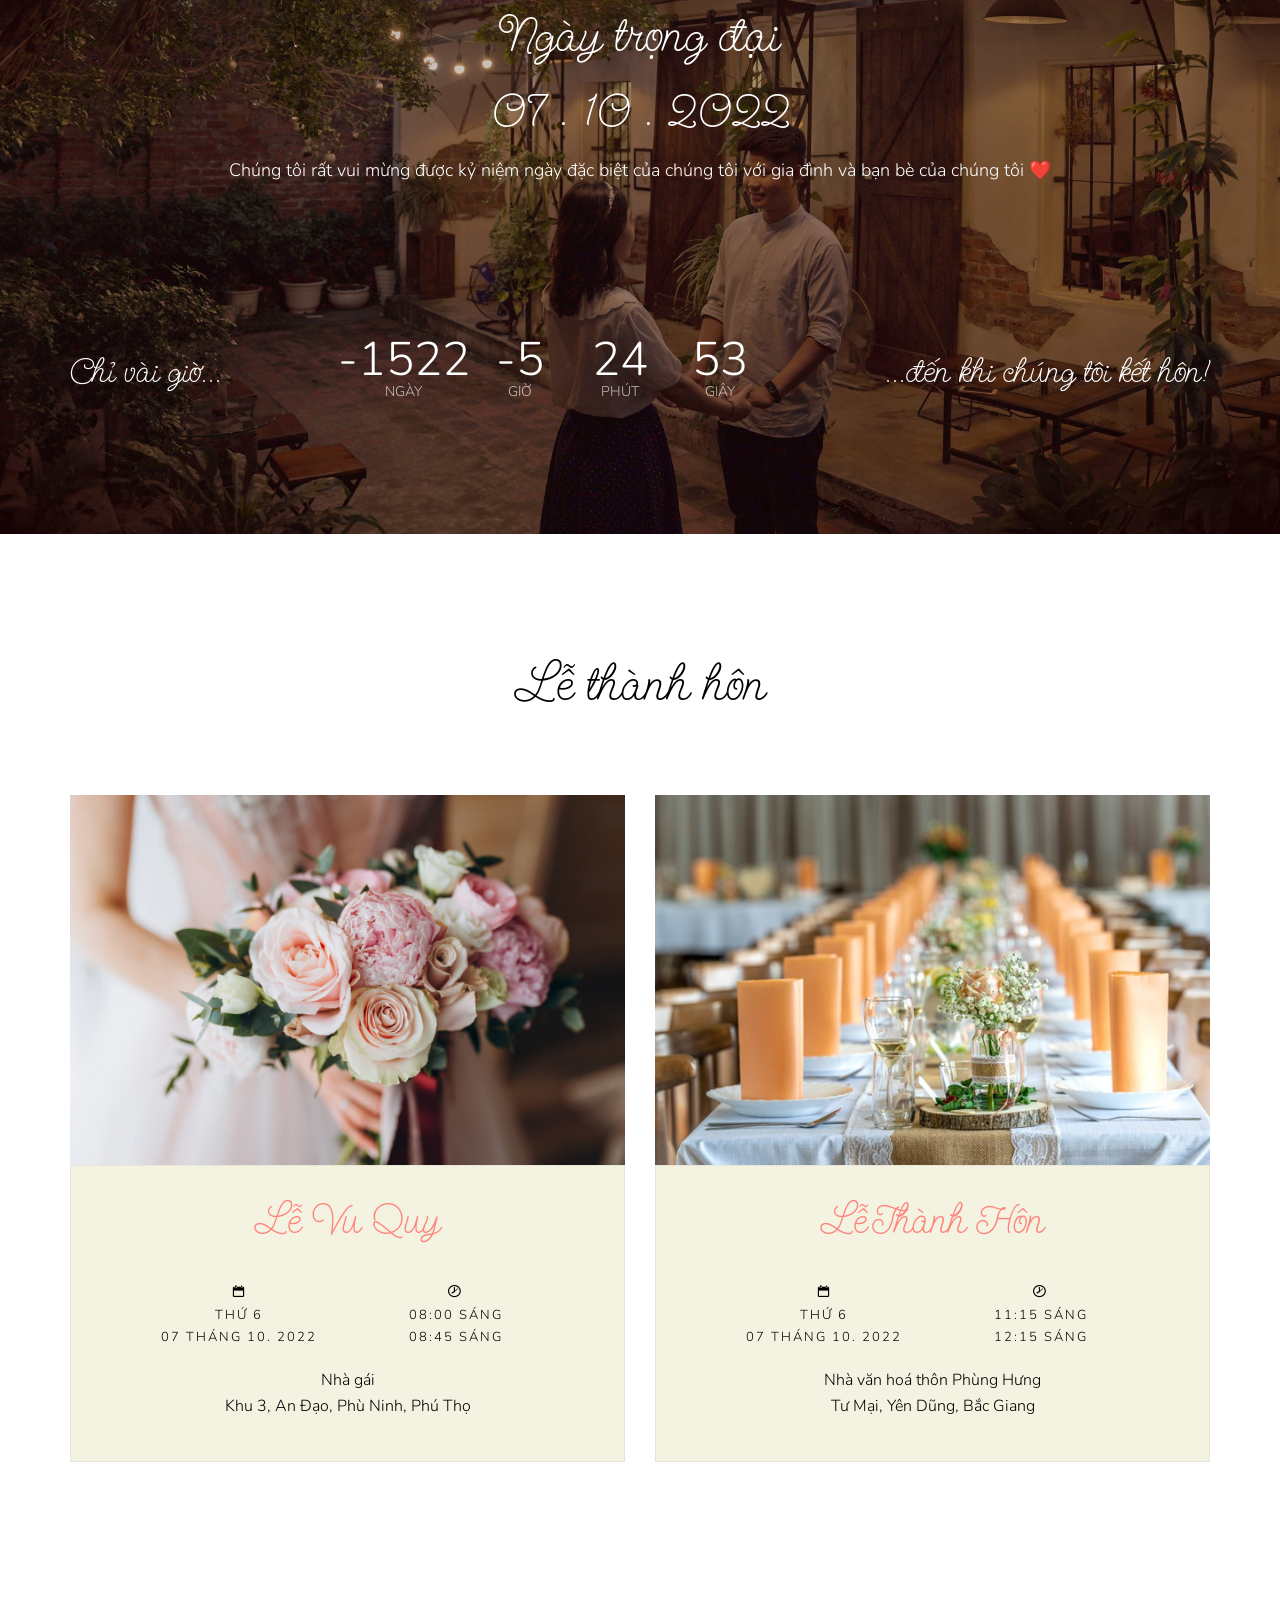
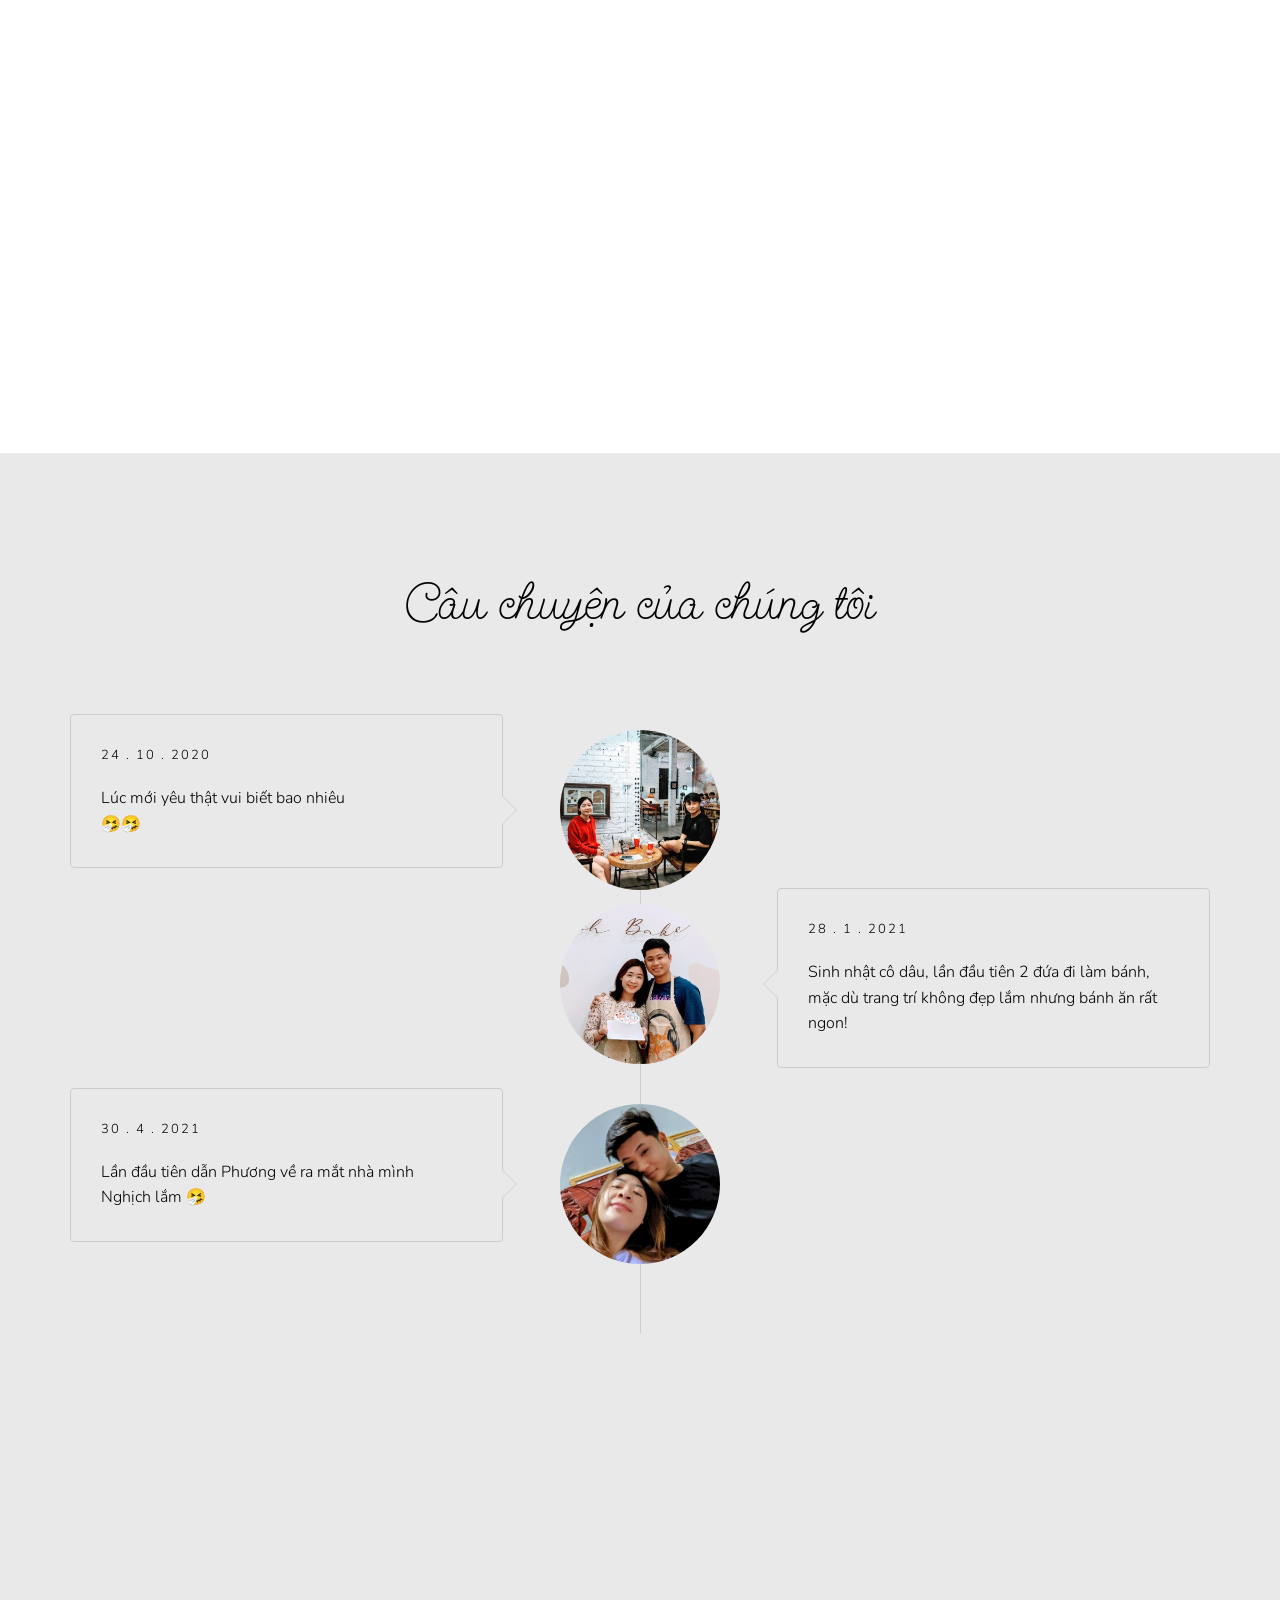
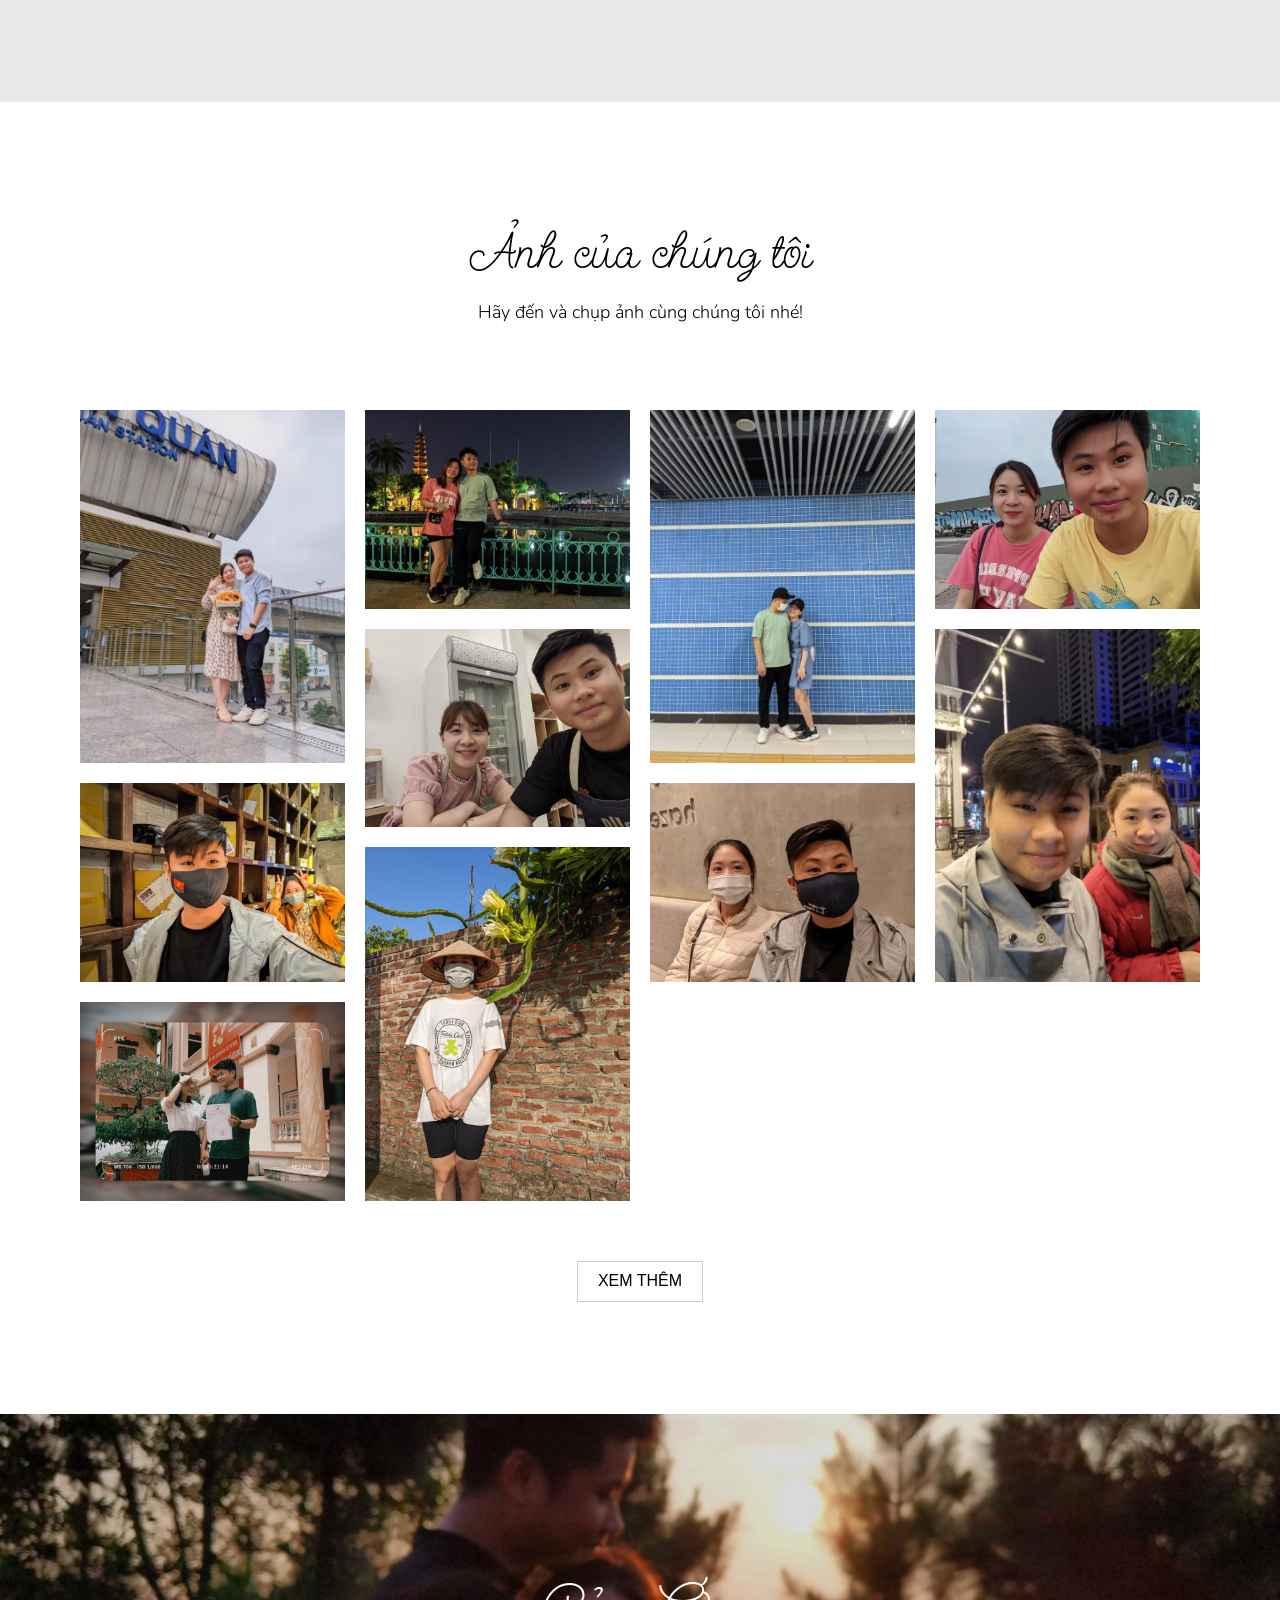
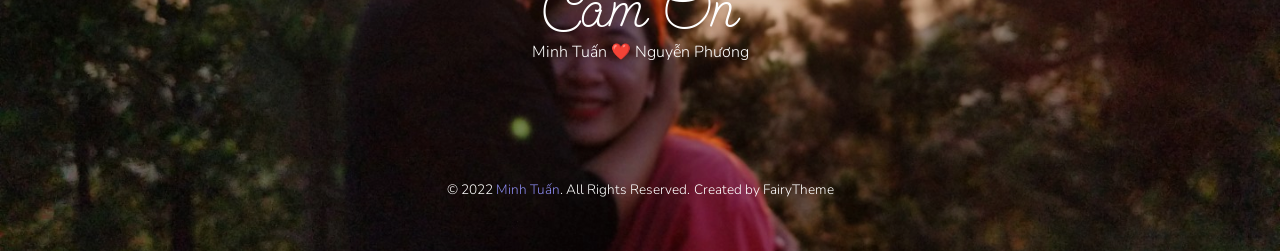
==== commit c8f29b4e: "fix error" ====
--- a/index.html
+++ b/index.html
@@ -121,7 +121,7 @@
                         <div class="desc-groom">
                             <h3 style="font-family: 'Dancing Script', cursive; font-size: 30px;">Nguỵ Minh Tuấn</h3>
                             <p>08-04-1997</p>
-                            <p>Chàng phi công trẻ kiêm an ninh mạng</p>
+                            <p>Chàng phi công trẻ kiêm kỹ sư an ninh mạng</p>
                             <a href="https://me.momo.vn/WEINuKF7FkT8I6iNfEug" target="_blank"
                                 rel="noopener noreferrer me" title="Momo"><img src="img/logo-momo-png-1.png"
                                     width="40"></a>
@@ -138,10 +138,7 @@
                             <h3 style="font-family: 'Dancing Script', cursive; font-size: 30px;">Nguyễn Thị Phương</h3>
                             <p>28-01-1995</p>
                             <p>Cô gái tại vùng đất tổ</p>
-                            <a href="https://me.momo.vn/WEINuKF7FkT8I6iNfEug" target="_blank"
-                                rel="noopener noreferrer me" title="Momo"><img src="img/logo-momo-png-1.png"
-                                    width="40"></a>
-                            <a href="img/QR-mbbank.jpg" target="_blank" rel="noopener noreferrer me"
+                            <a href="img/QR-mbbank-1.jpg" target="_blank" rel="noopener noreferrer me"
                                 title="MBBank"><img src="img/logo.png" width="40"></a>
                         </div>
                     </div>
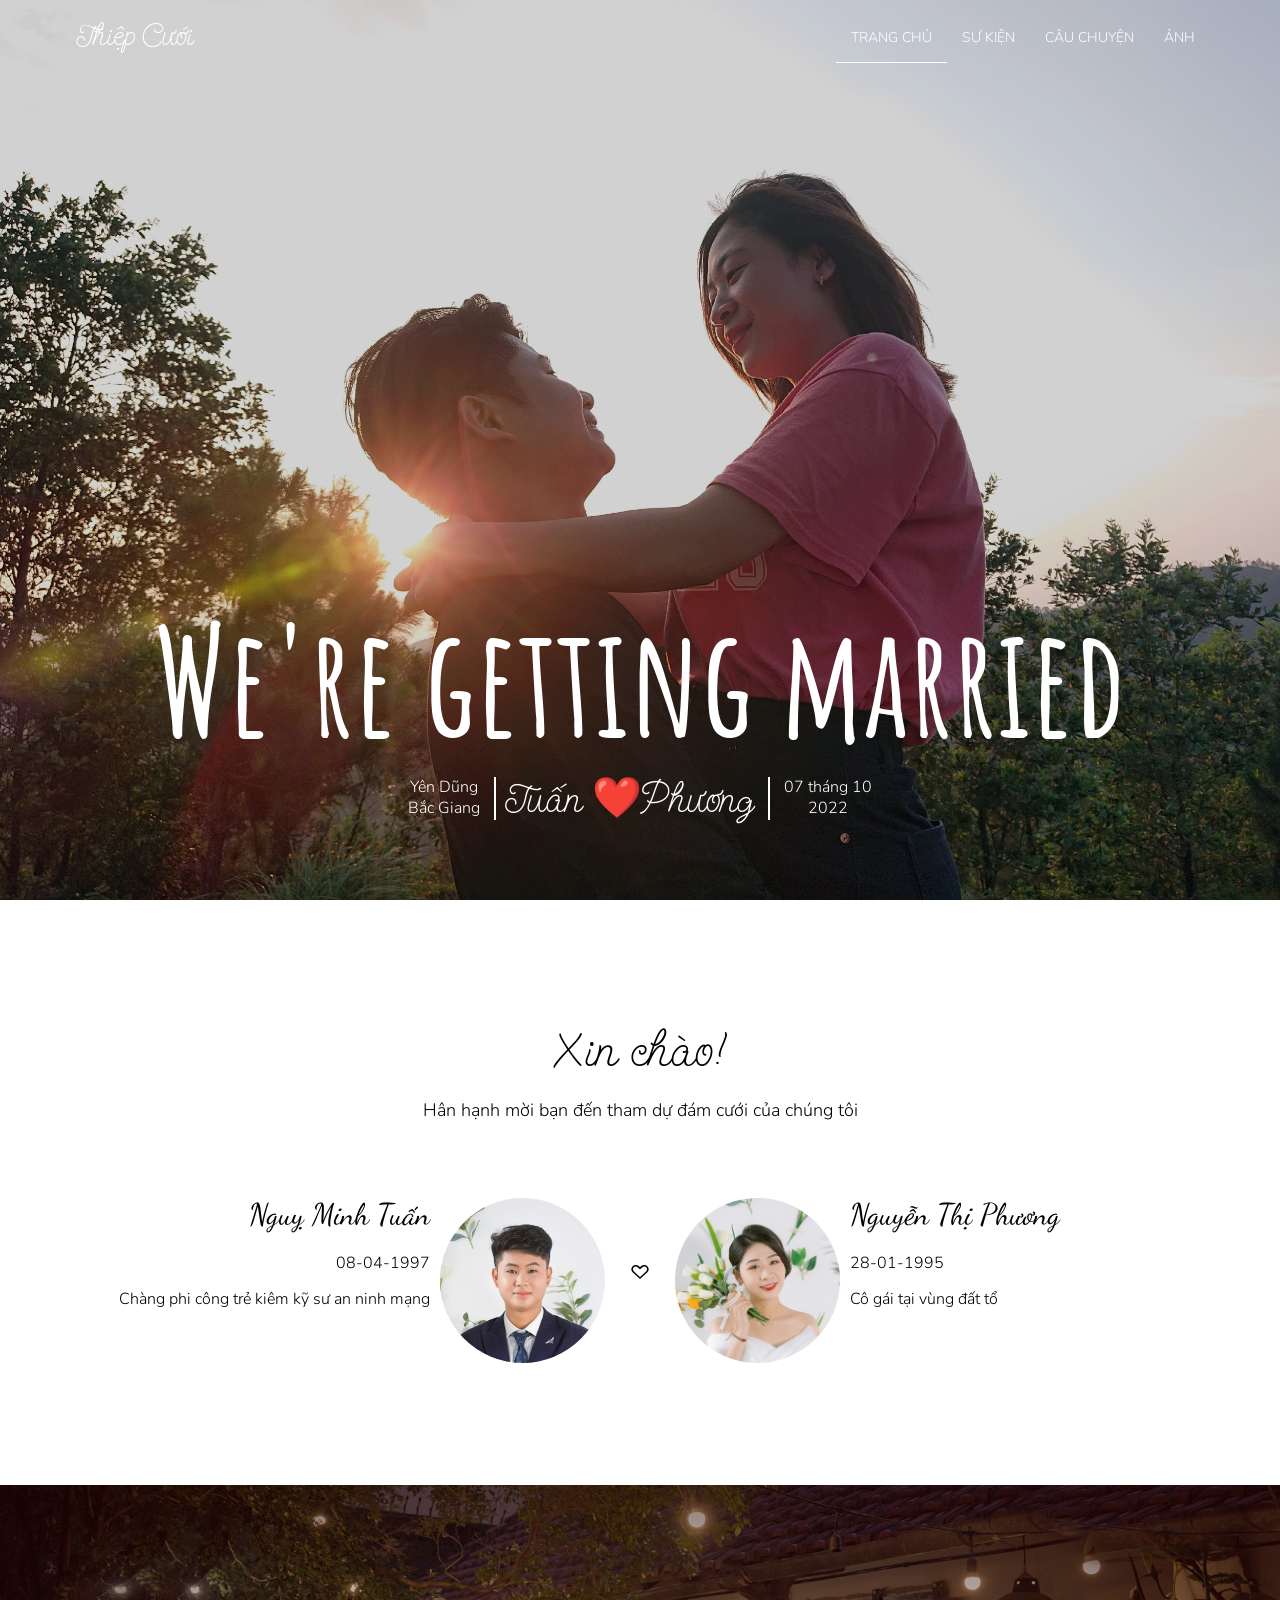
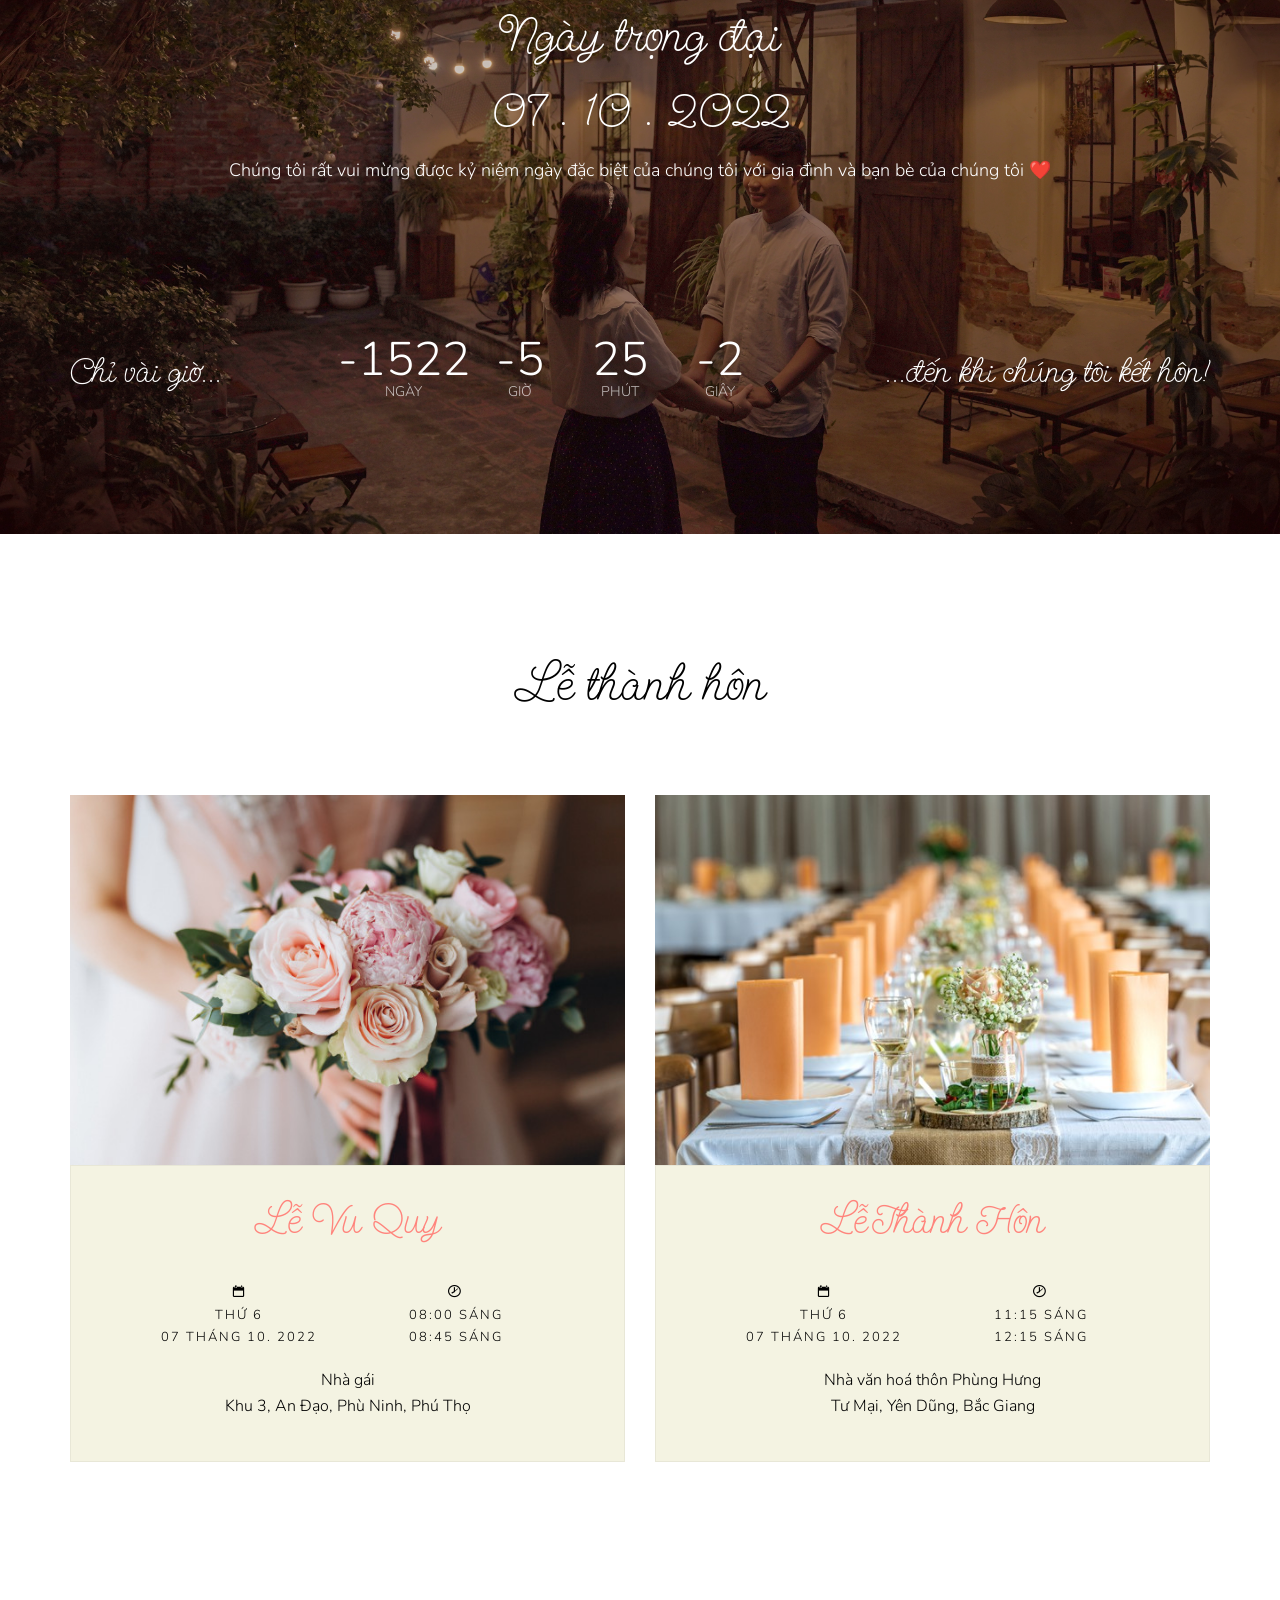
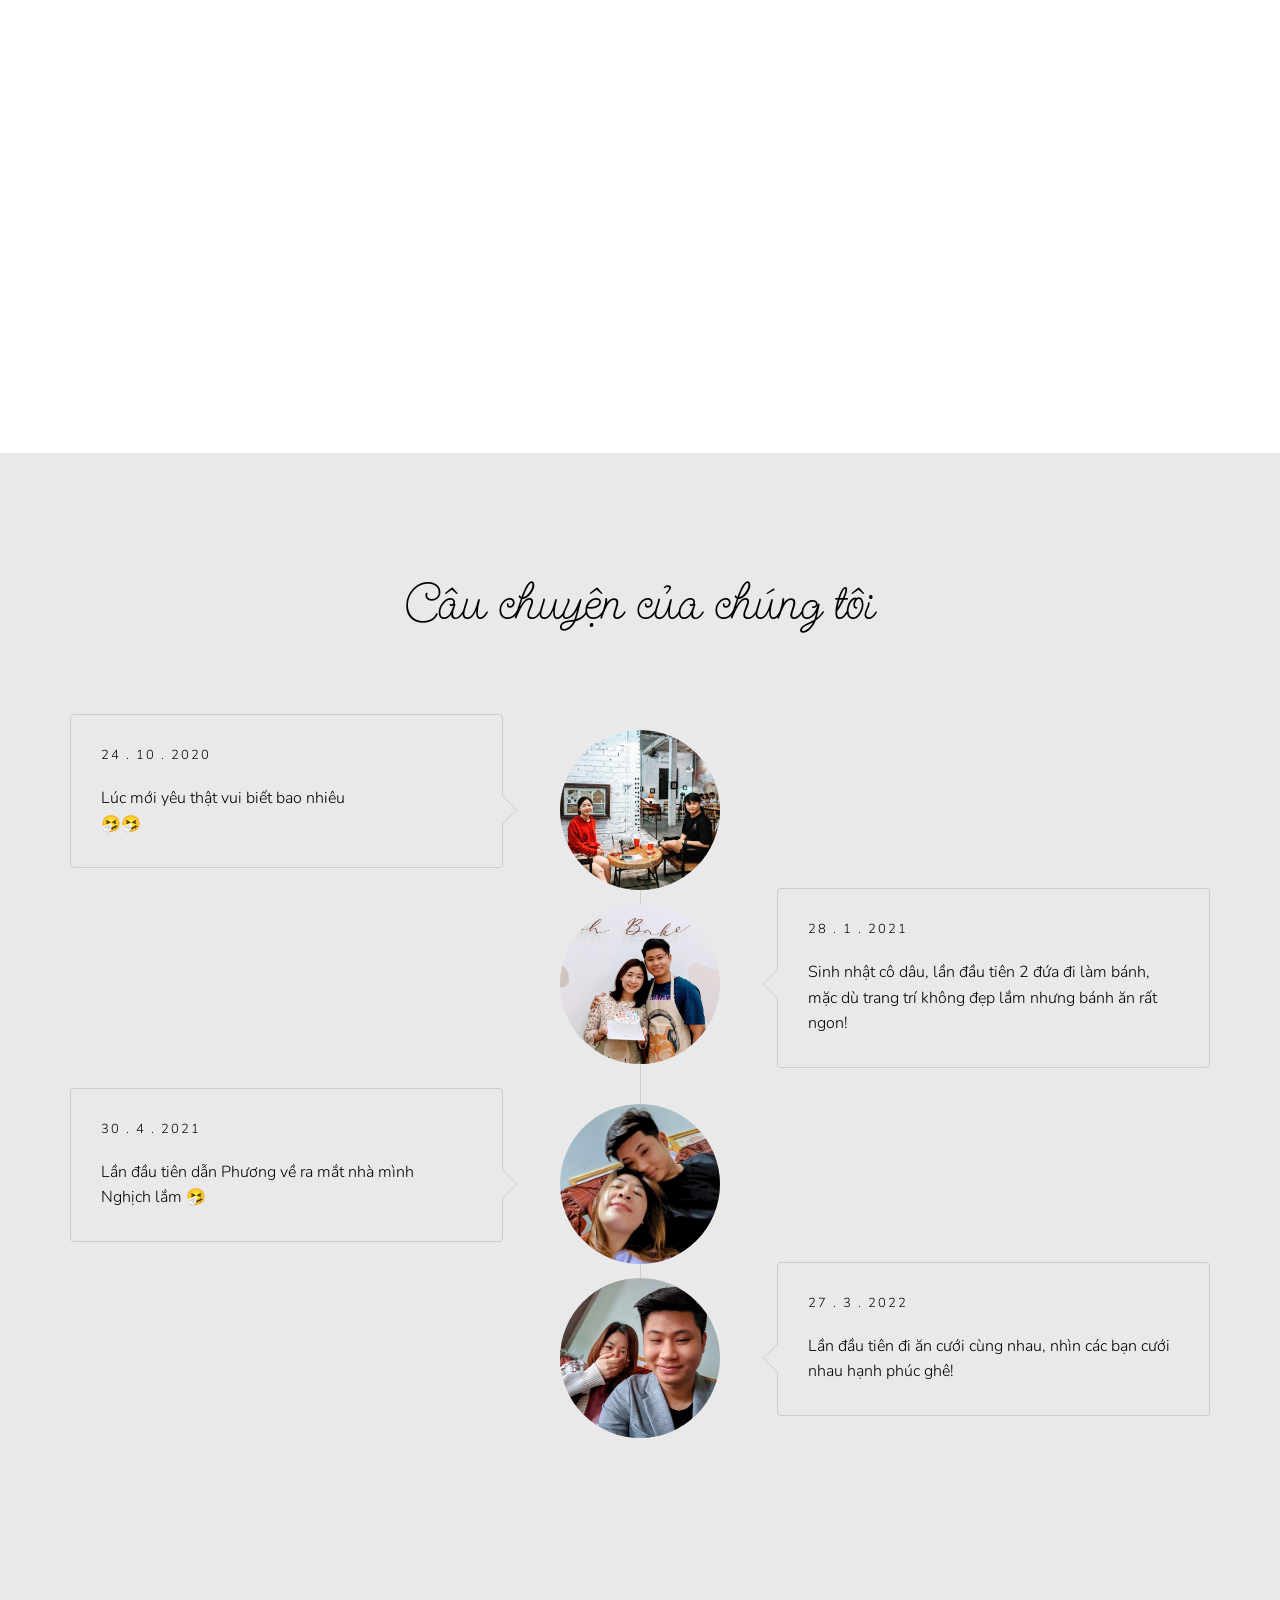
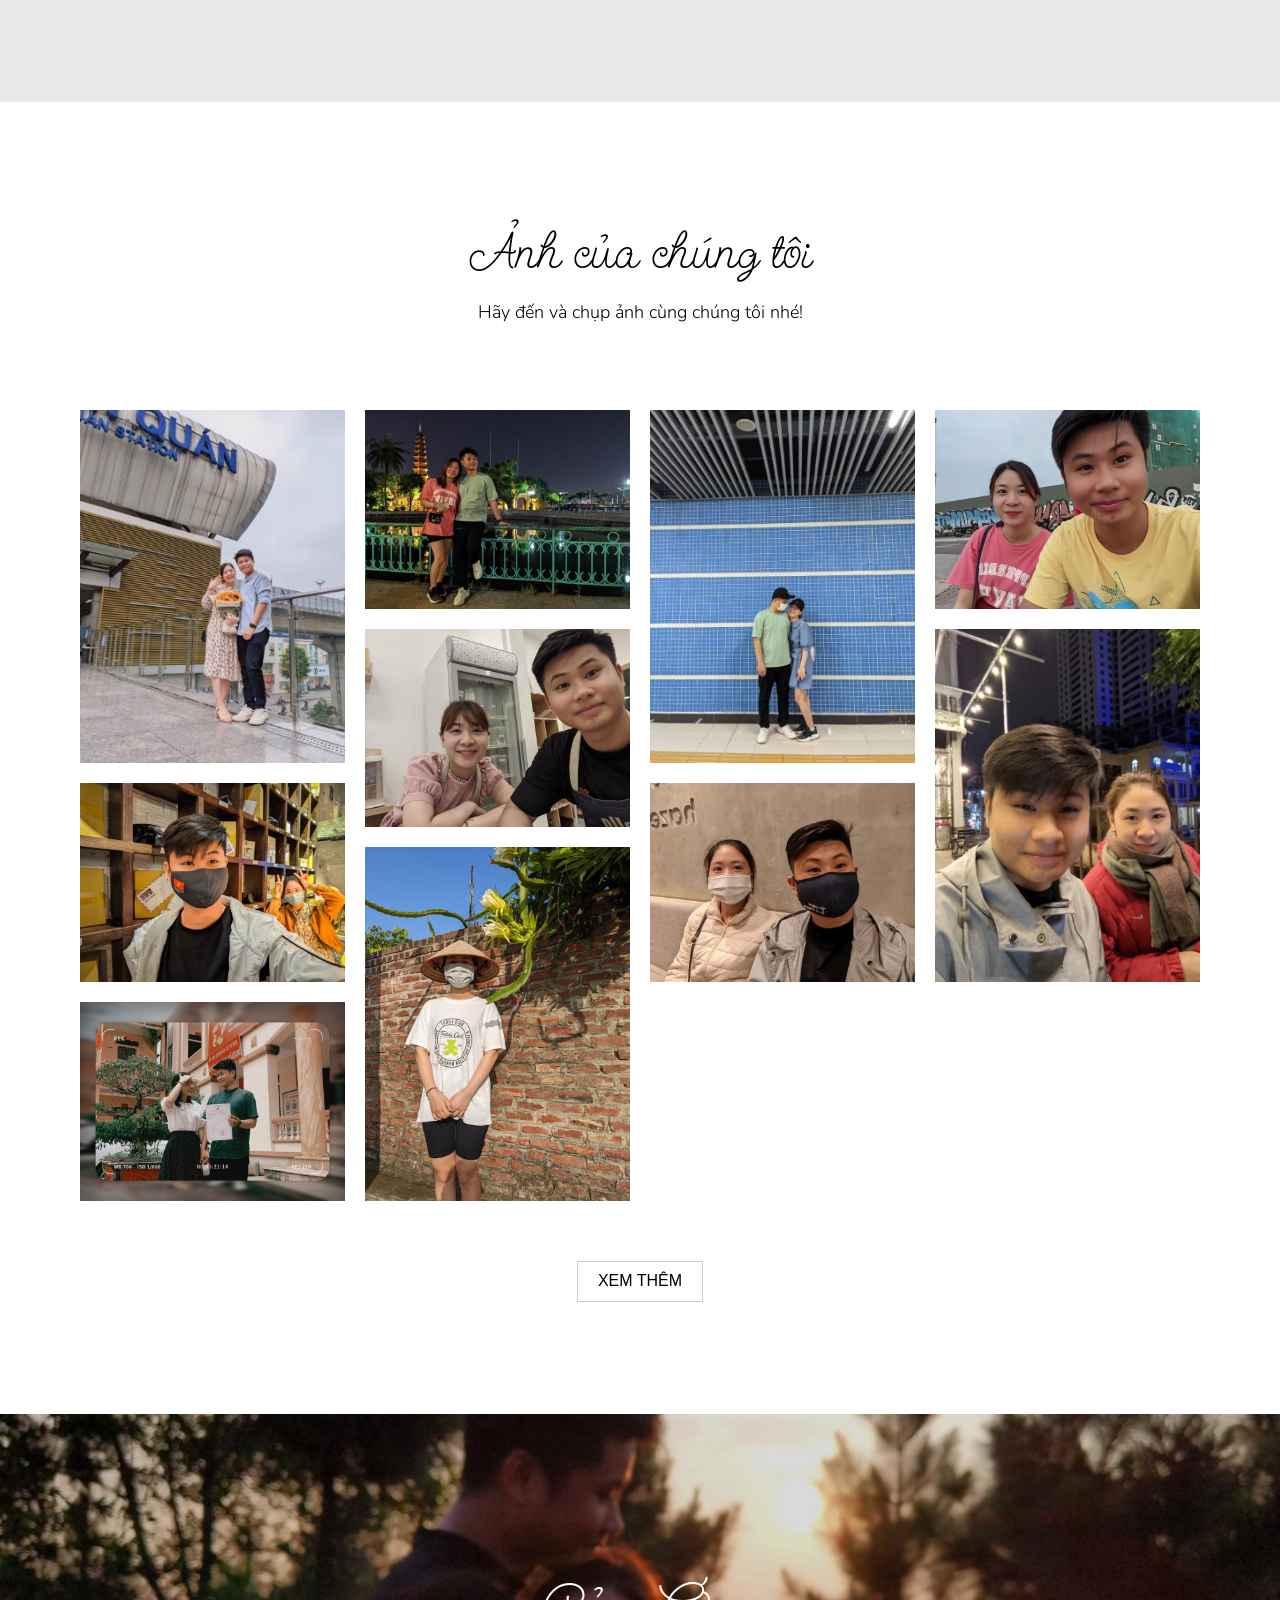
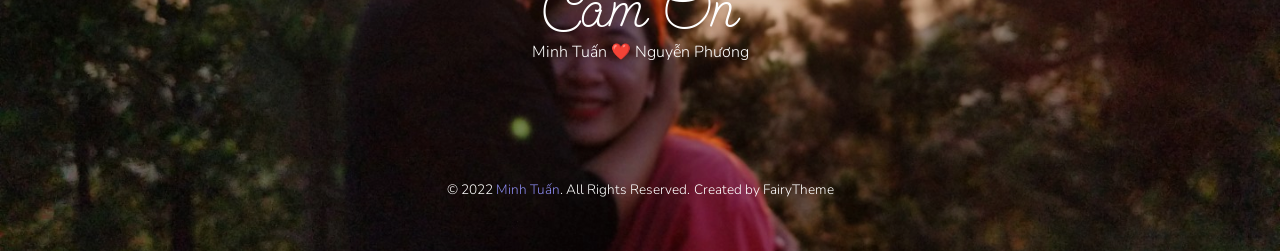
==== commit 78d2b4c8: "no content" ====
--- a/index.html
+++ b/index.html
@@ -122,11 +122,6 @@
                             <h3 style="font-family: 'Dancing Script', cursive; font-size: 30px;">Nguỵ Minh Tuấn</h3>
                             <p>08-04-1997</p>
                             <p>Chàng phi công trẻ kiêm kỹ sư an ninh mạng</p>
-                            <a href="https://me.momo.vn/WEINuKF7FkT8I6iNfEug" target="_blank"
-                                rel="noopener noreferrer me" title="Momo"><img src="img/logo-momo-png-1.png"
-                                    width="40"></a>
-                            <a href="img/QR-mbbank.jpg" target="_blank" rel="noopener noreferrer me"
-                                title="MBBank"><img src="img/logo.png" width="40"></a>
                         </div>
                     </div>
                     <p class="heart text-center"><i class="icon-heart-outlined"></i></p>
@@ -138,8 +133,6 @@
                             <h3 style="font-family: 'Dancing Script', cursive; font-size: 30px;">Nguyễn Thị Phương</h3>
                             <p>28-01-1995</p>
                             <p>Cô gái tại vùng đất tổ</p>
-                            <a href="img/QR-mbbank-1.jpg" target="_blank" rel="noopener noreferrer me"
-                                title="MBBank"><img src="img/logo.png" width="40"></a>
                         </div>
                     </div>
                 </div>
@@ -411,7 +404,7 @@
     </div>
     <!-- Load album -->
     <script>
-        for (let i = 2;i < 12; i++){
+        for (let i = 2; i < 12; i++) {
             html = `<div class="grid-item grid-item--width">
                 <a href="img/gallery-${i}.jpg" data-lightbox="roadtrip" style="width:100%; display:block;">
                     <img loading="lazy" src="img/gallery-${i}-thumbnail.jpg" alt="gallery" style="width:100%">
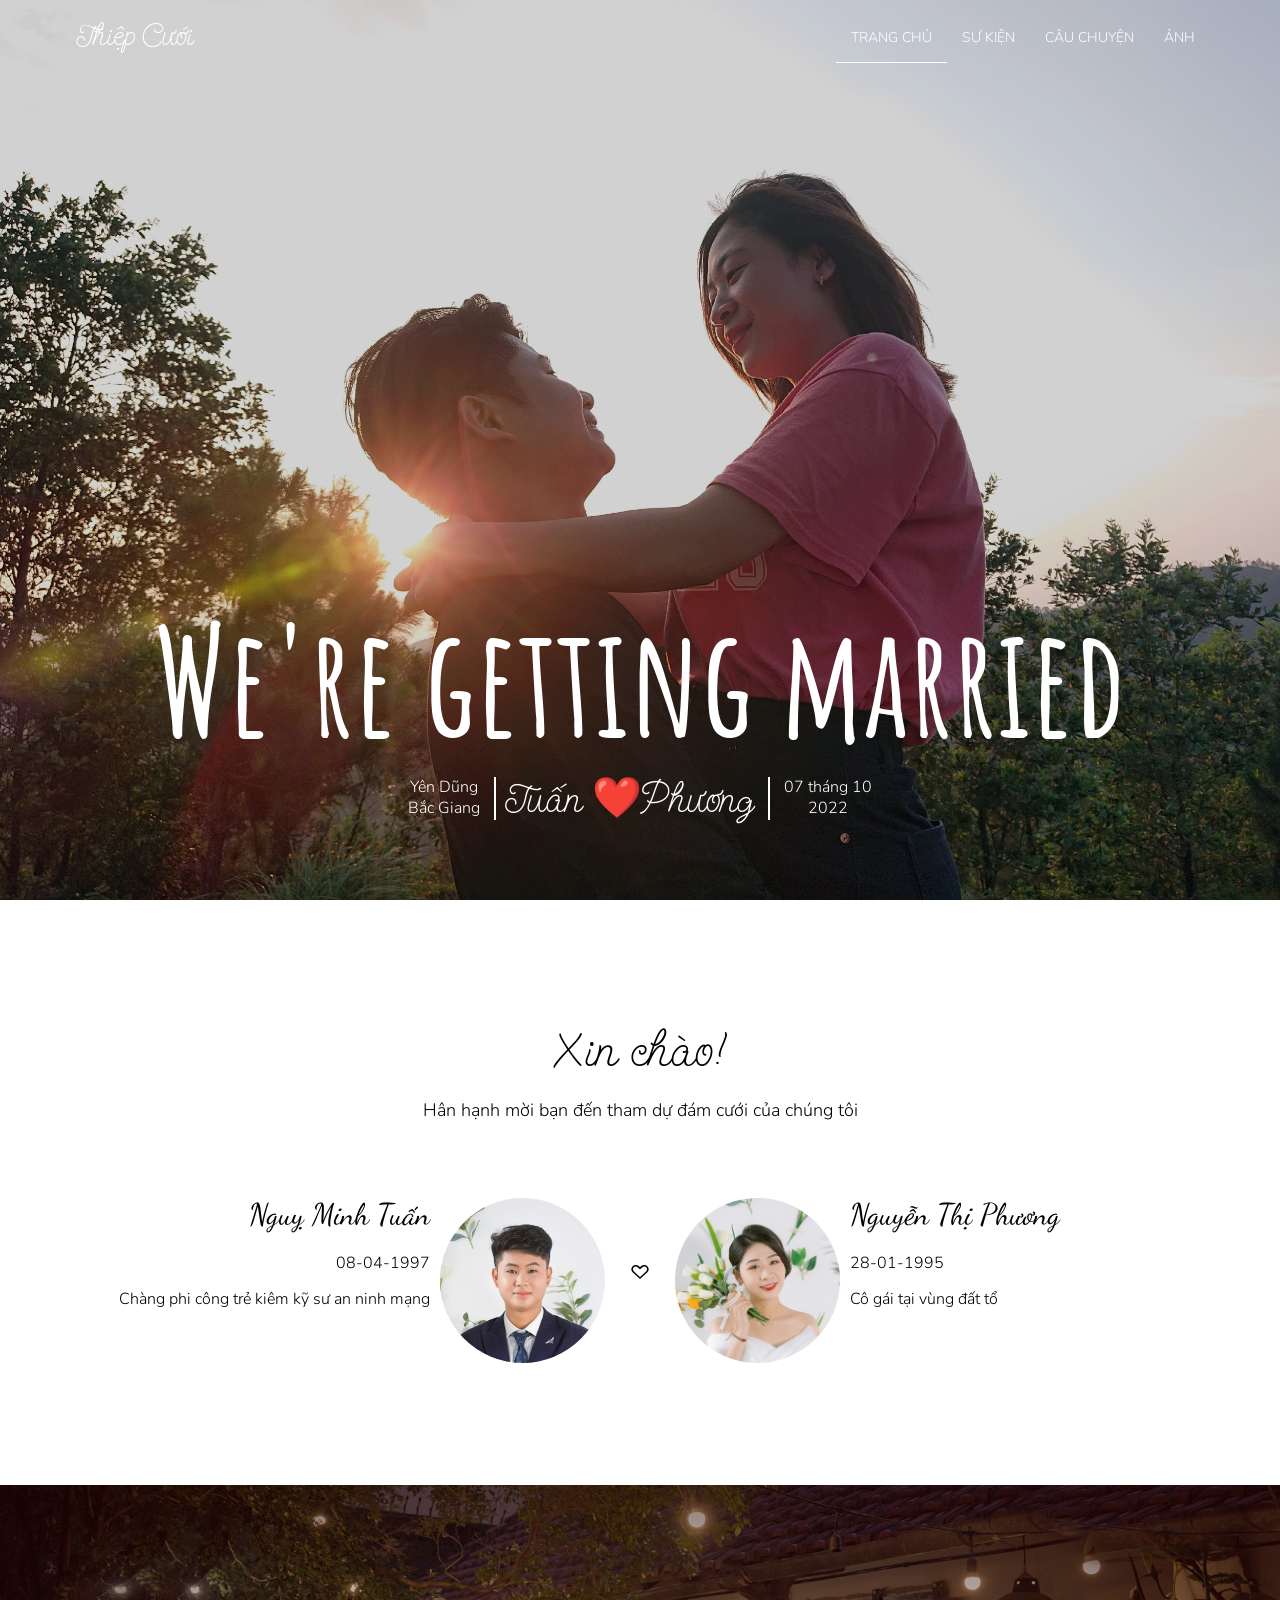
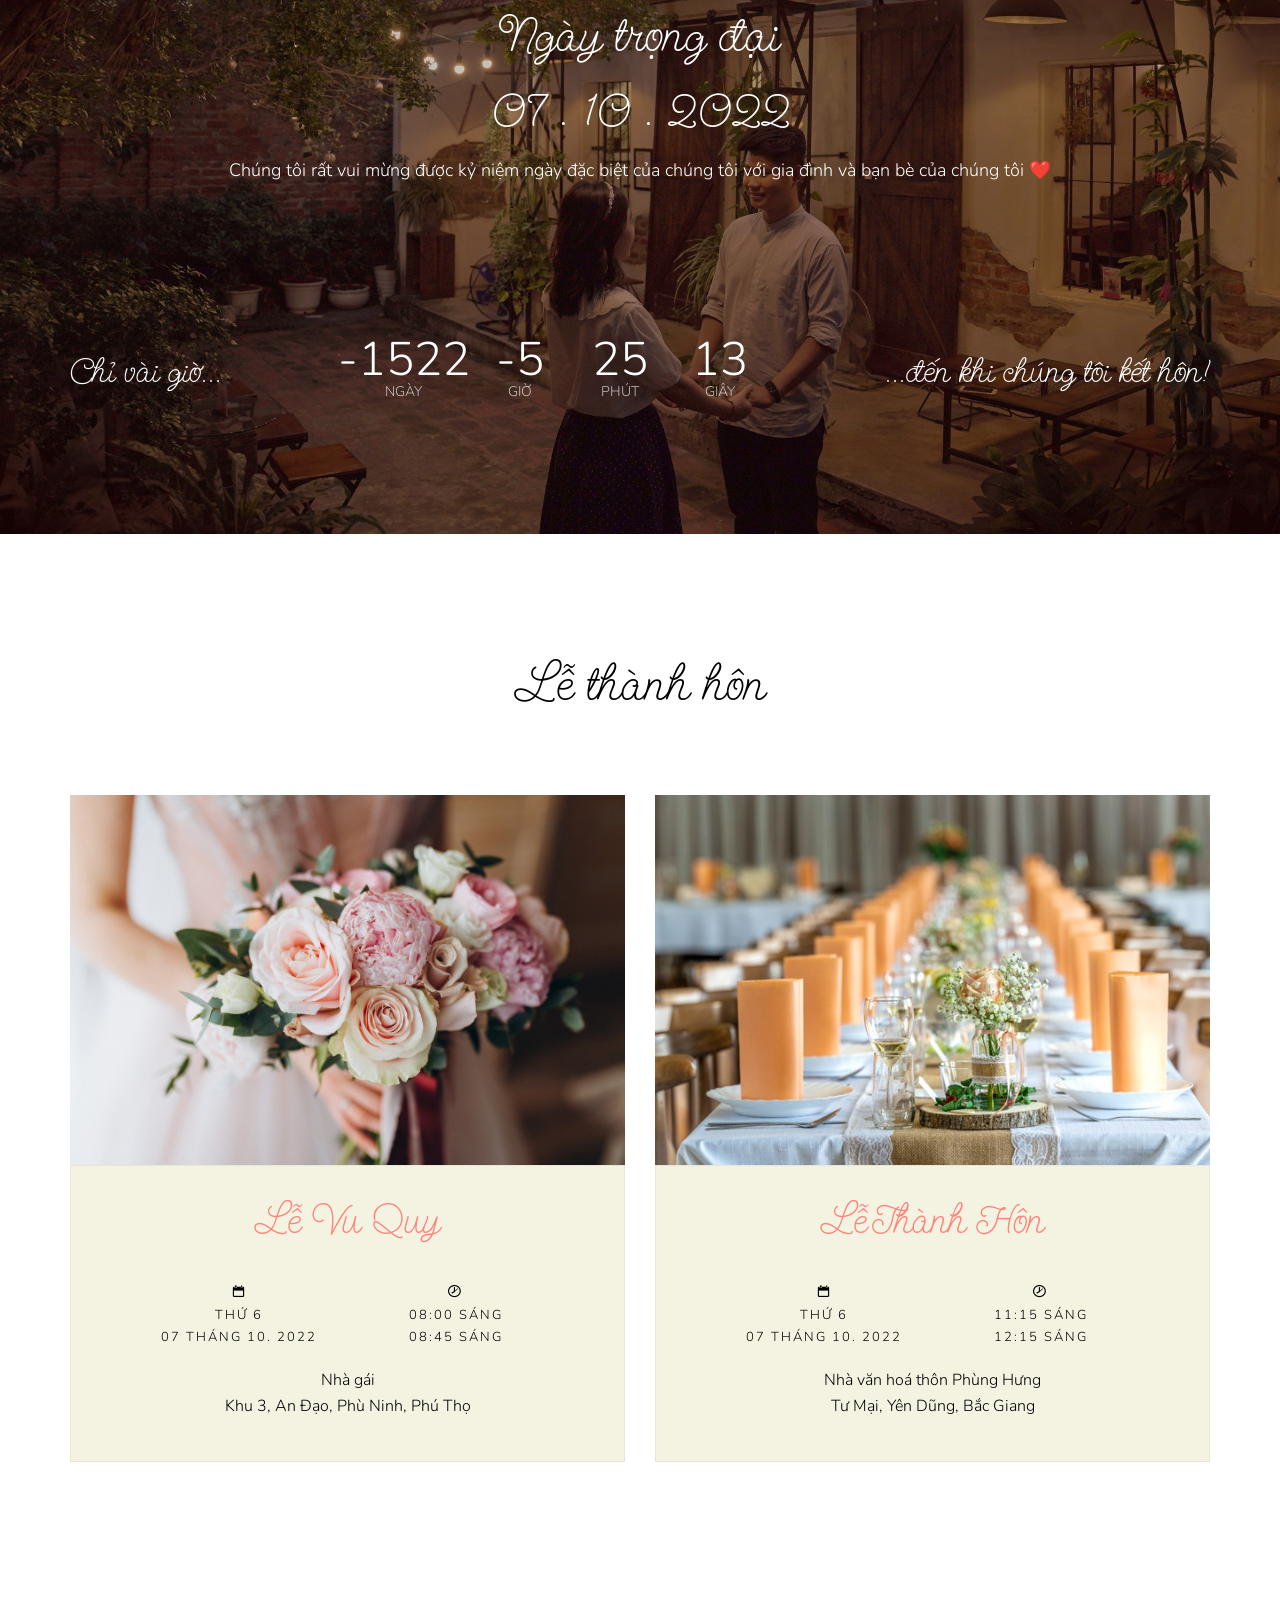
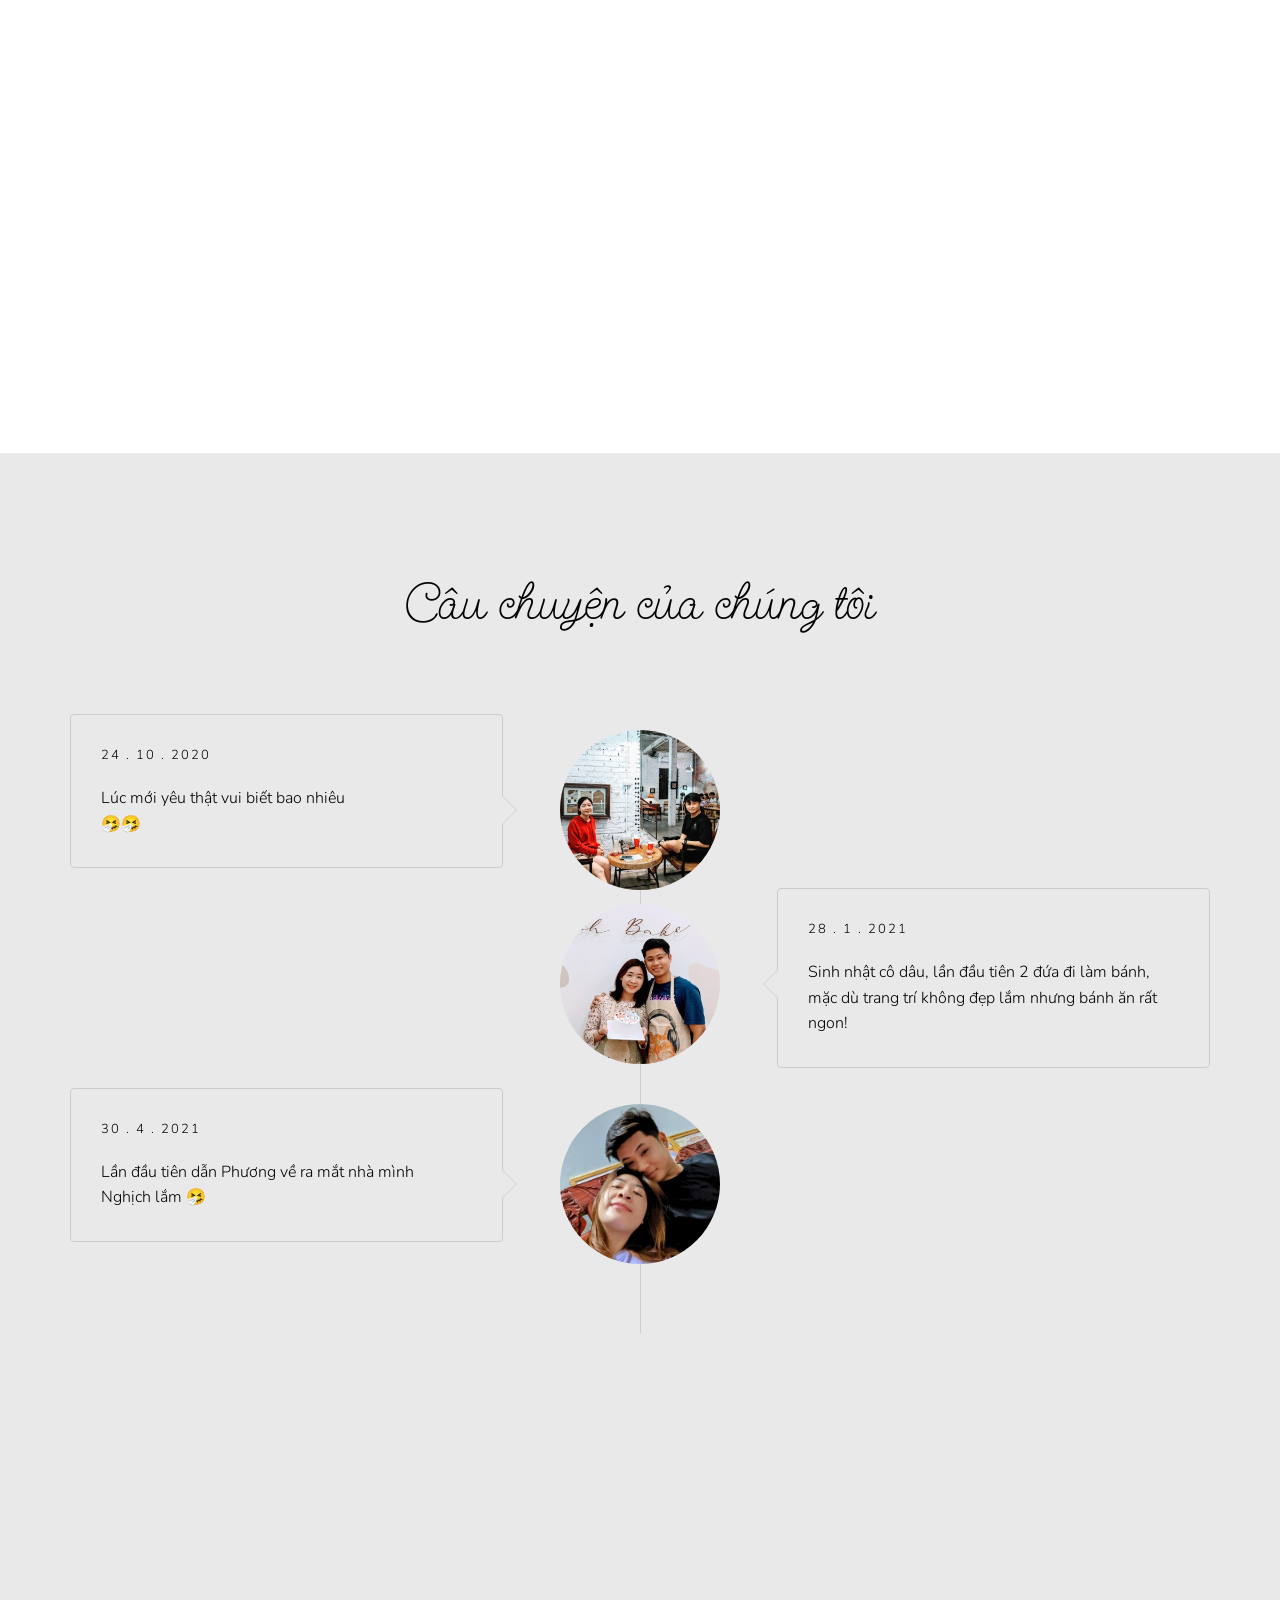
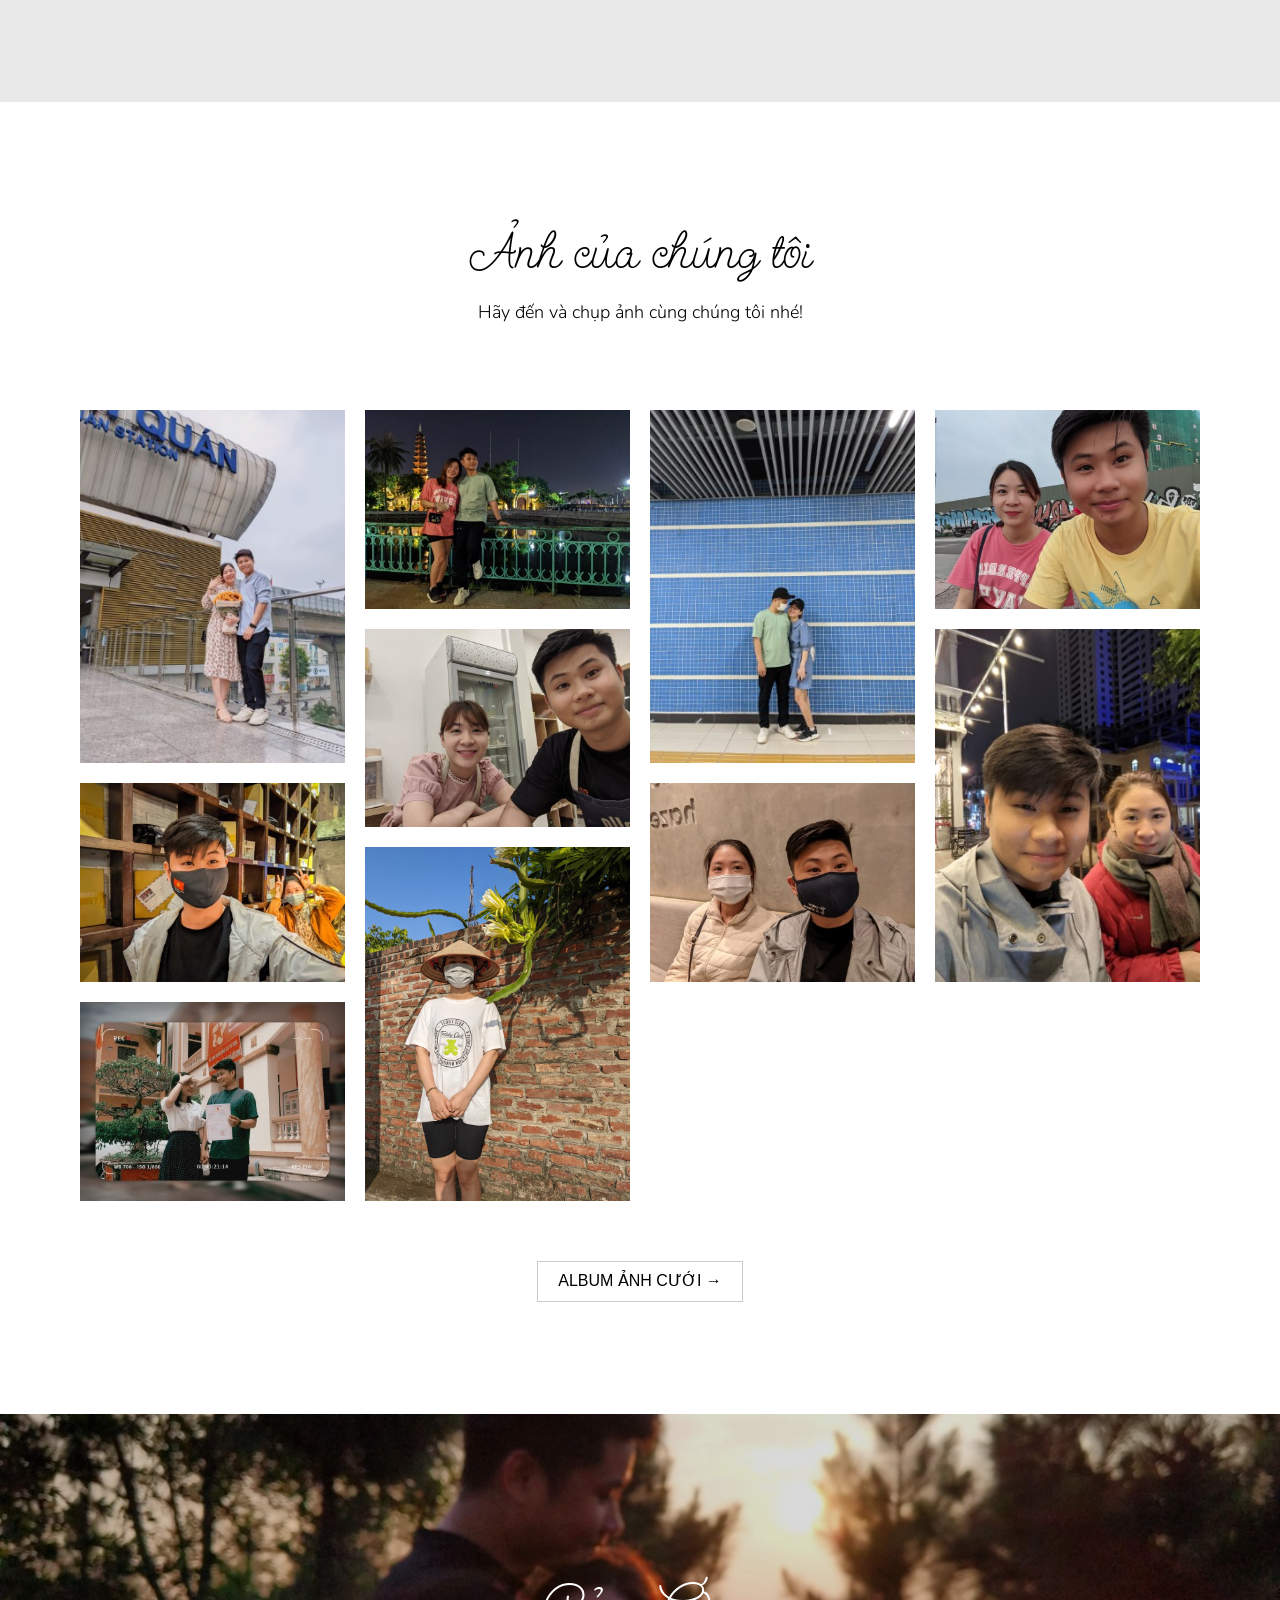
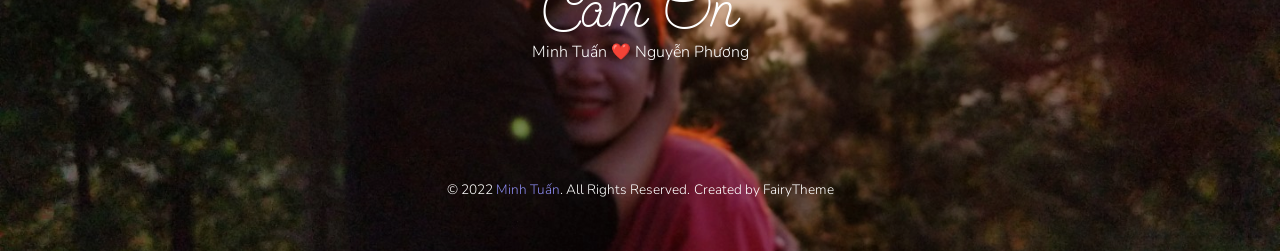
==== commit 48dd534e: "fix css" ====
--- a/index.html
+++ b/index.html
@@ -374,7 +374,7 @@
                             <div class="grid-sizer"></div>
                         </div>
                         <div class="text-center">
-                            <a href="album.html" class="btn btn-default">Xem thêm</a>
+                            <a href="album.html" class="btn btn-default">Album ảnh cưới →</a>
                         </div>
                     </div>
                 </div>
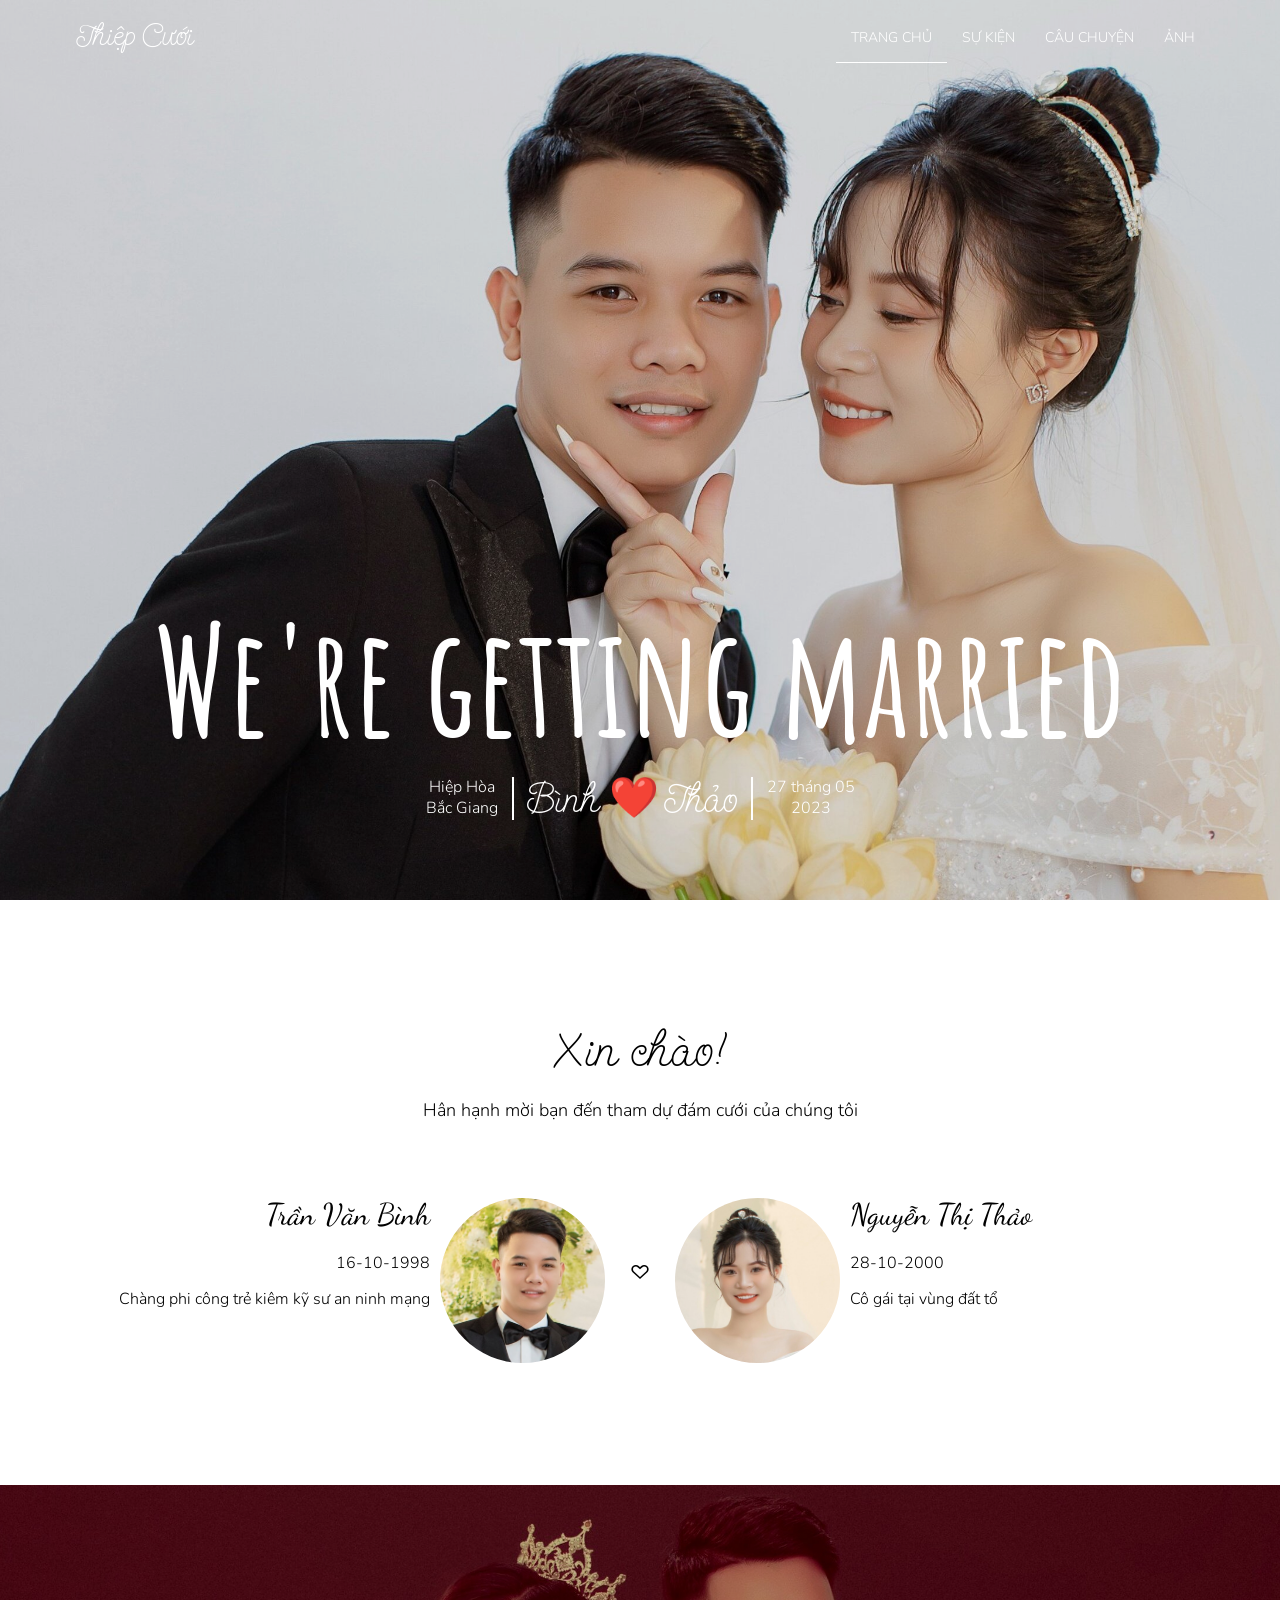
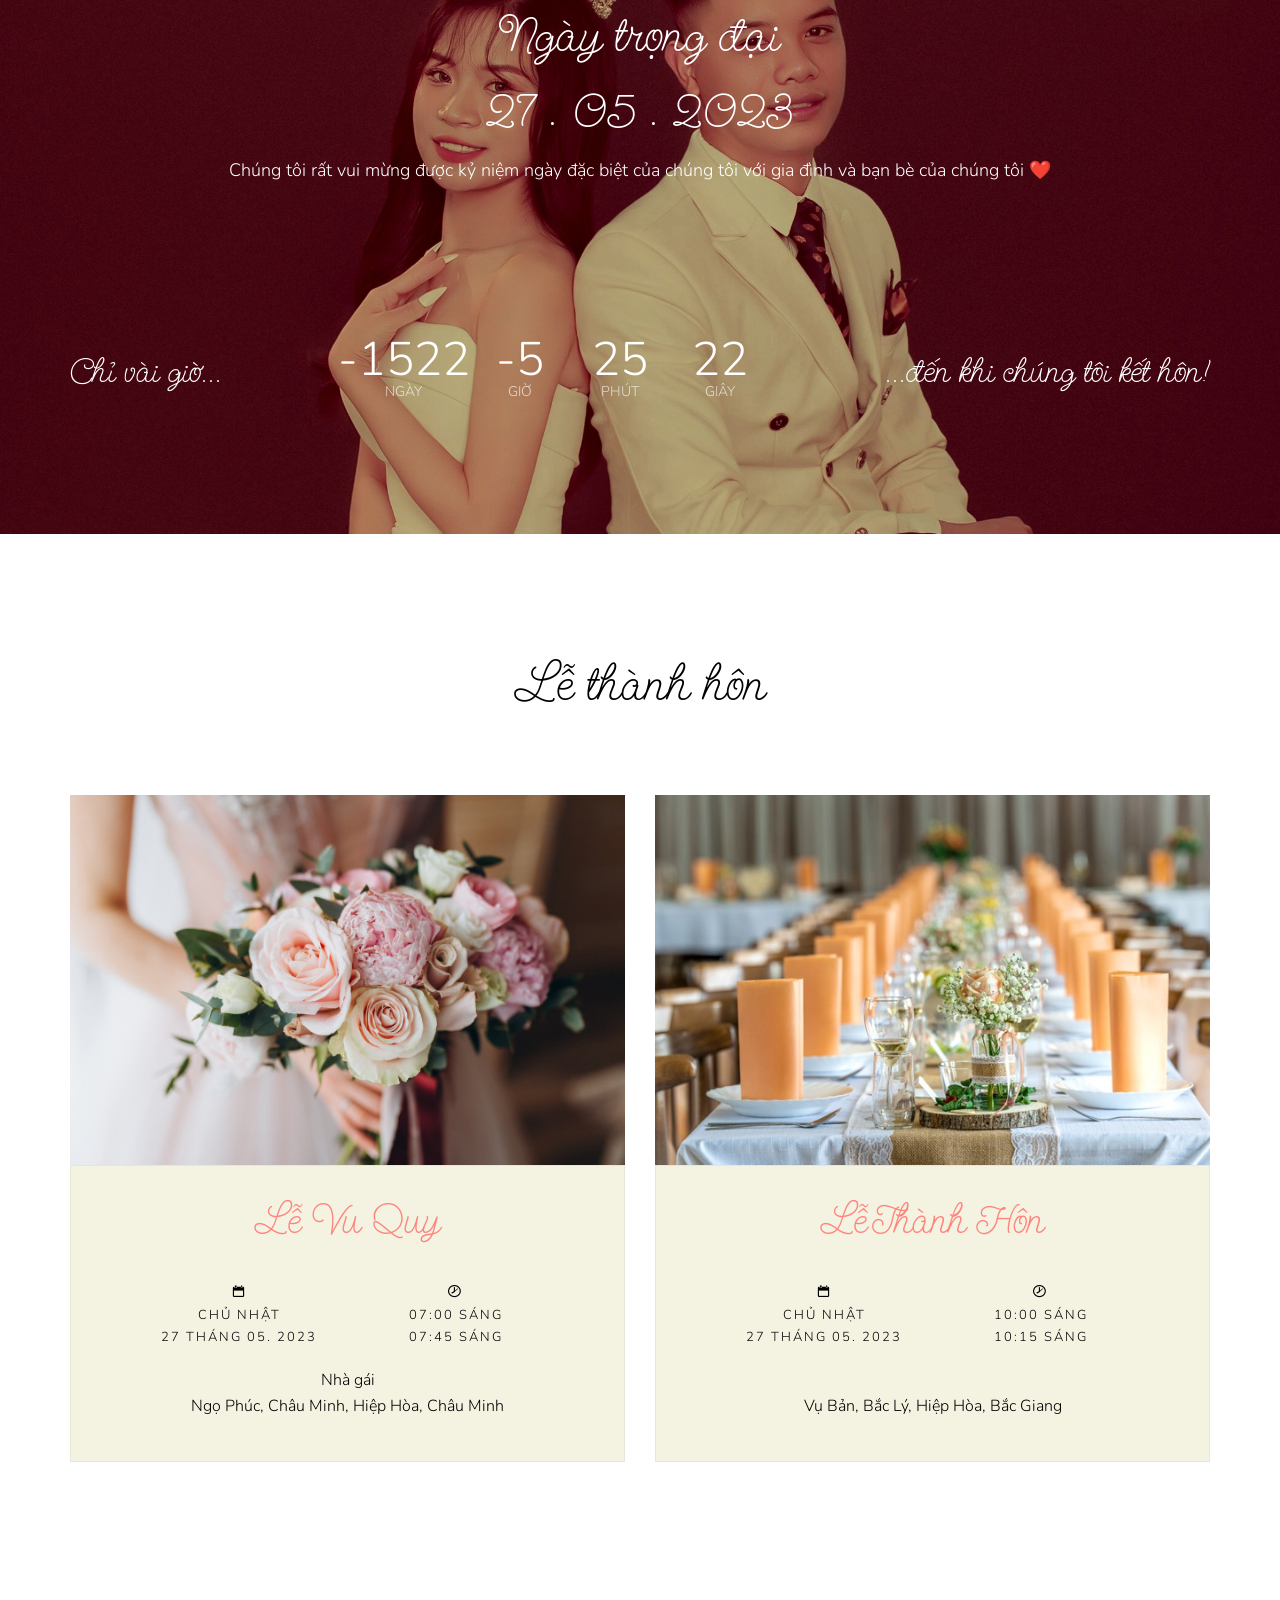
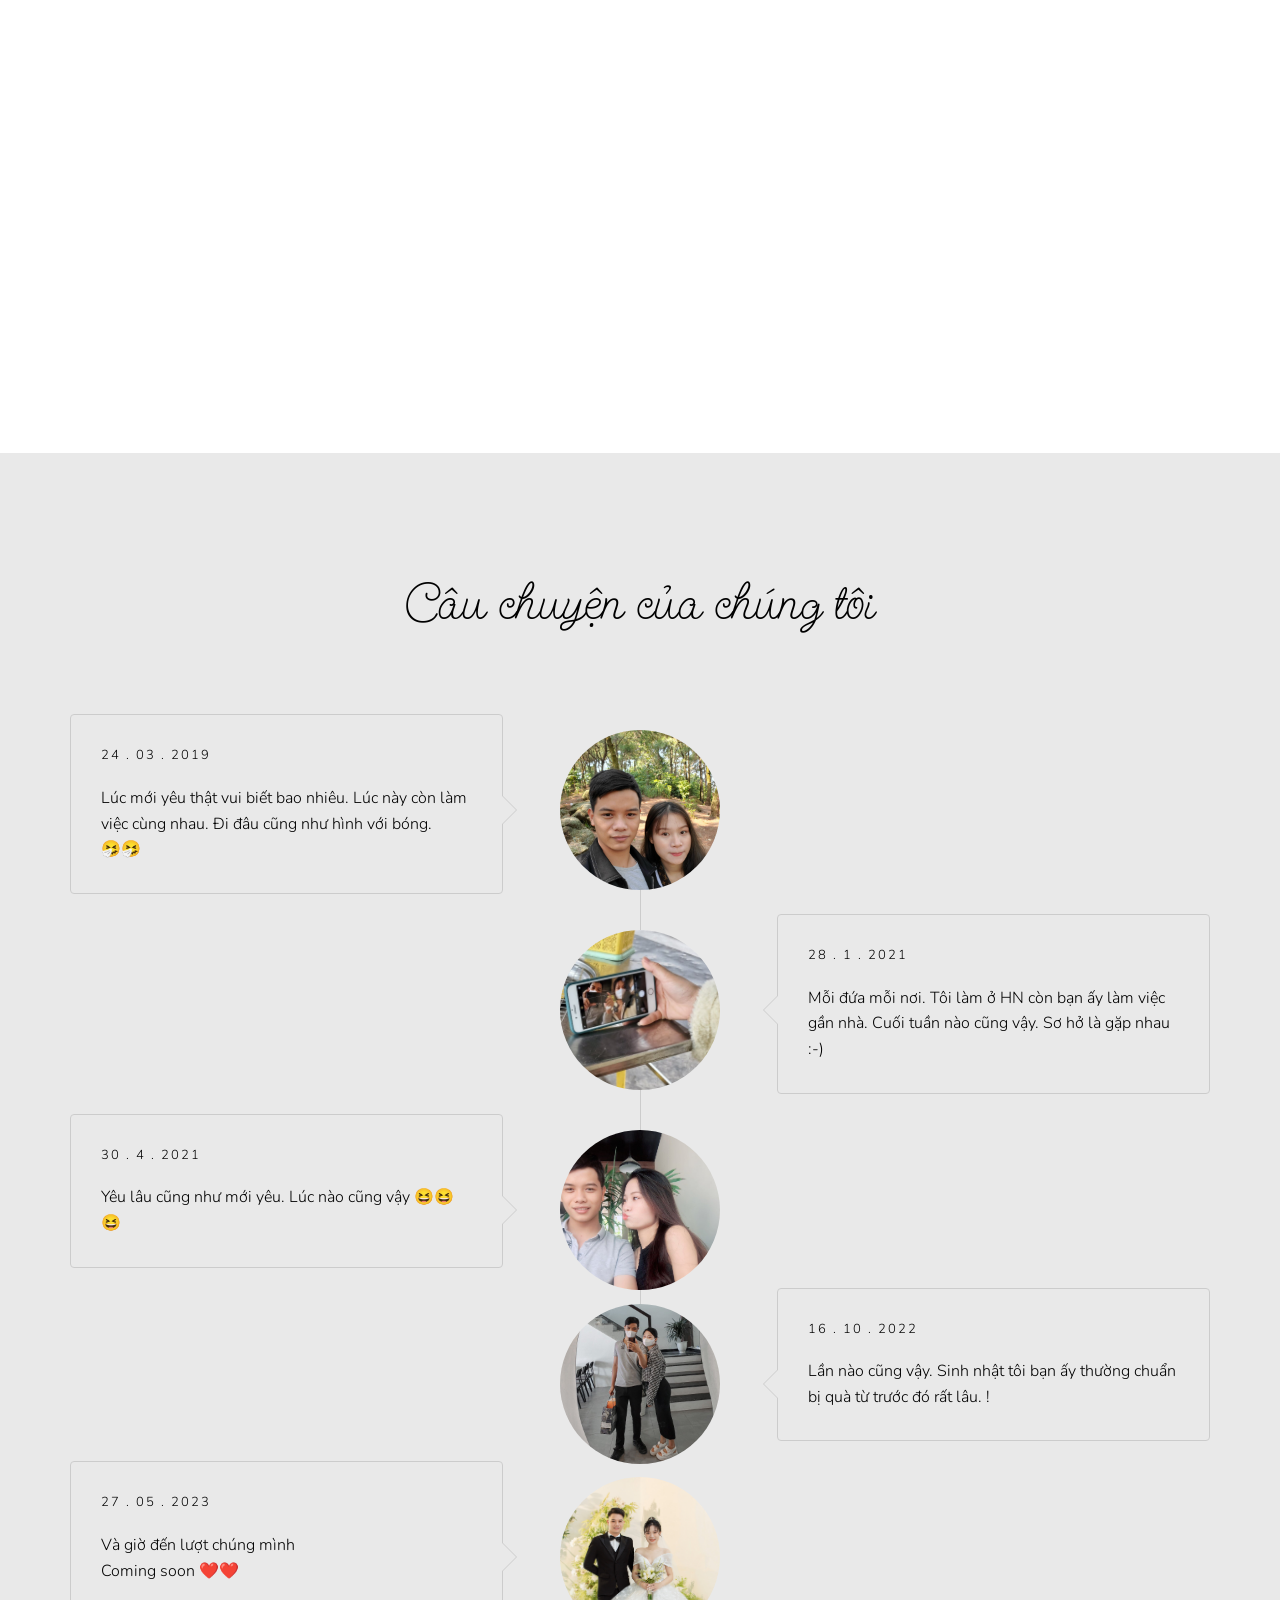
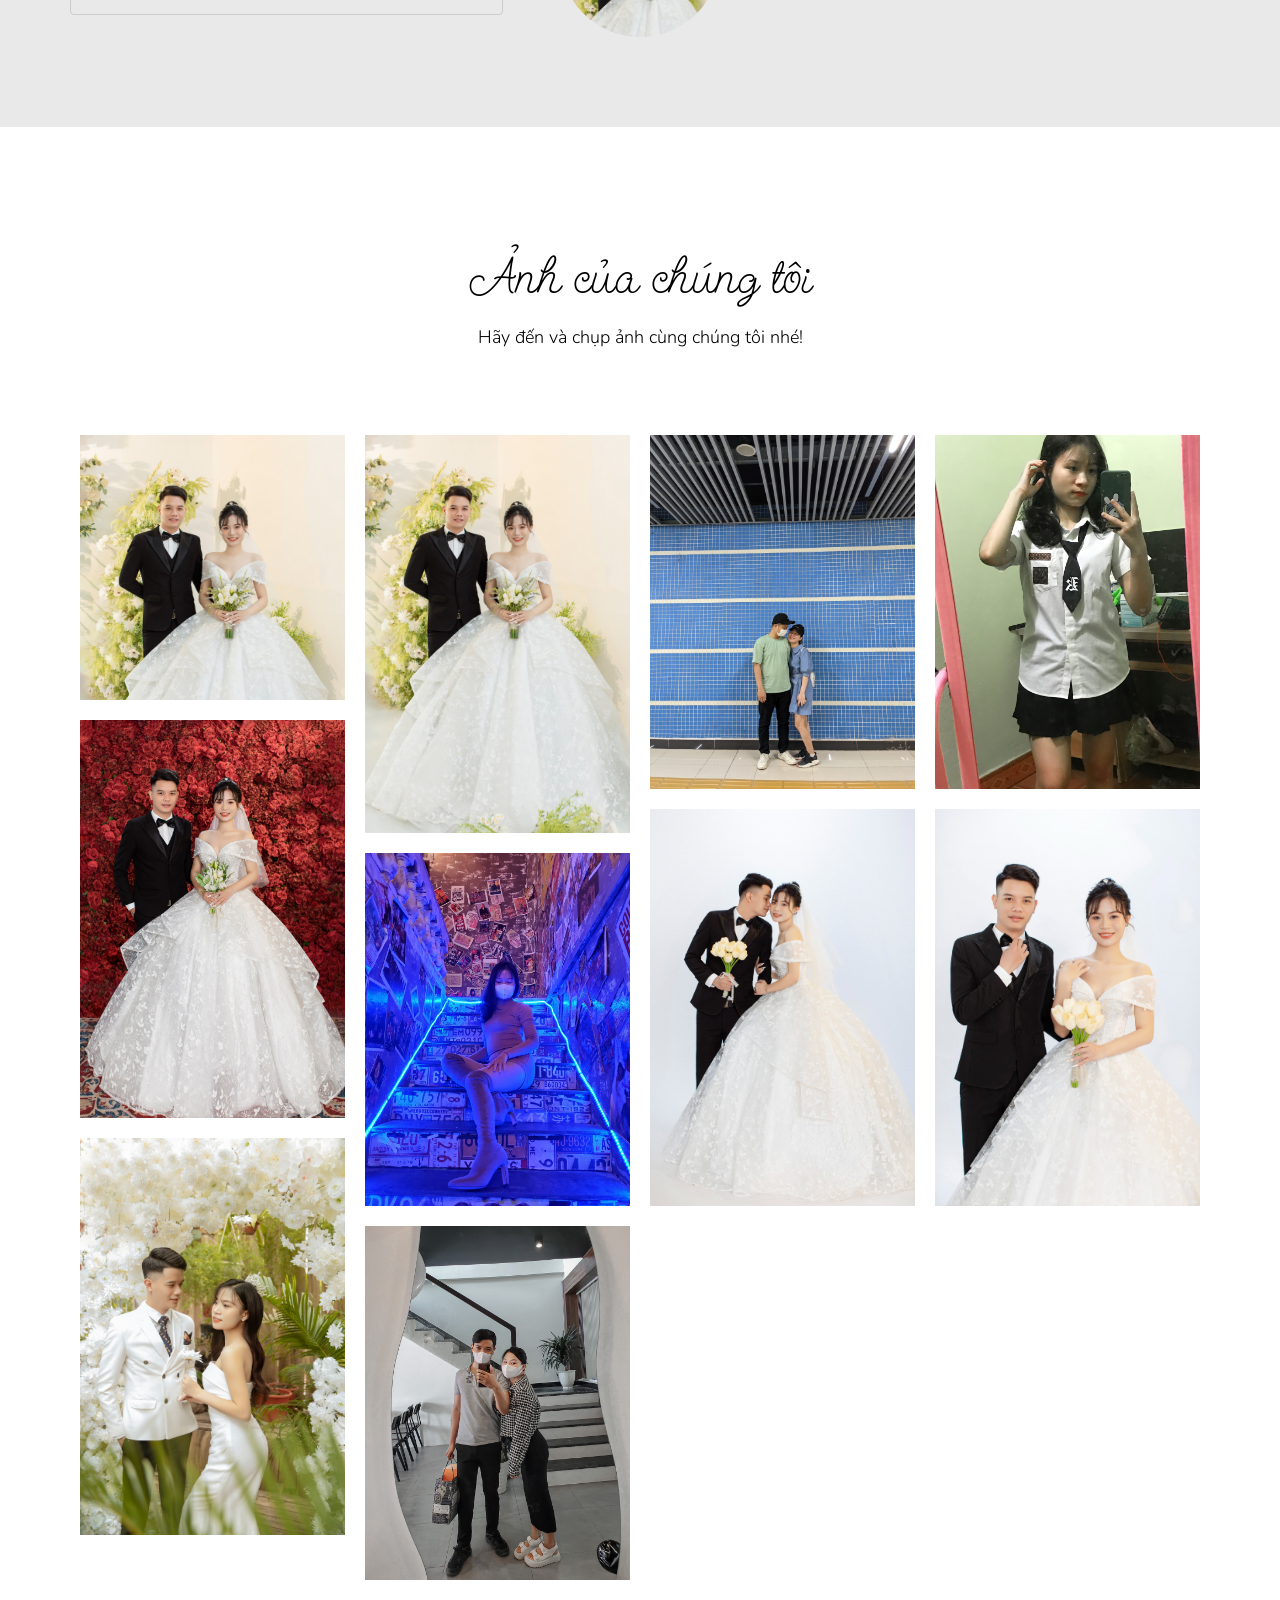
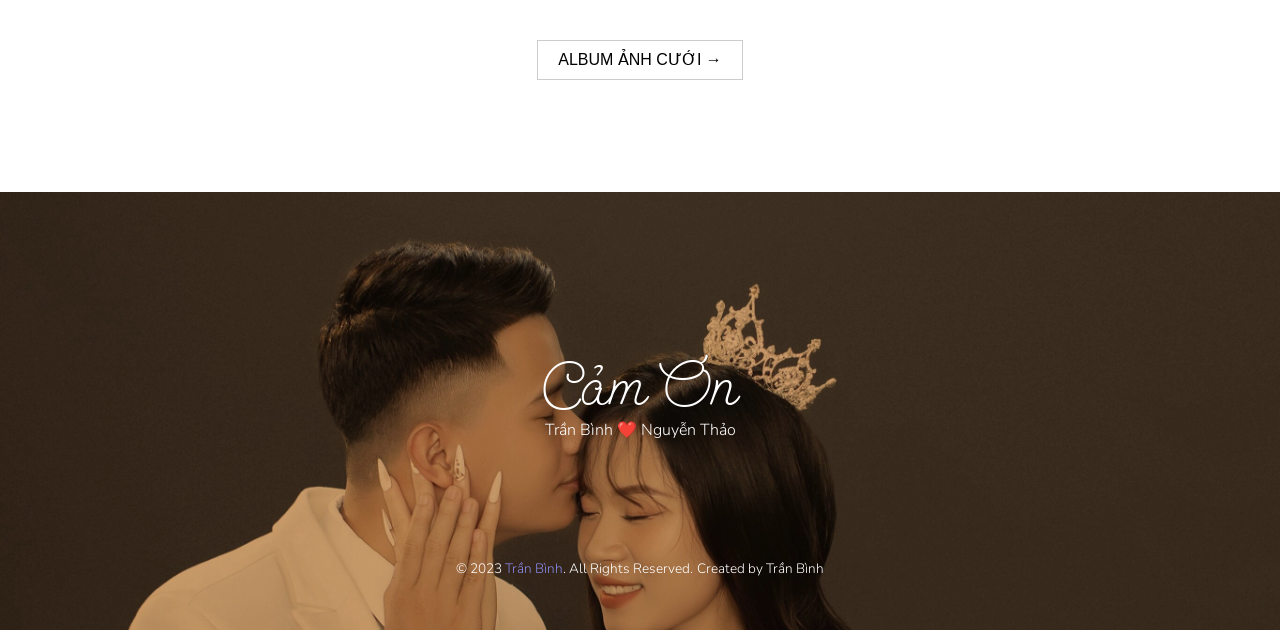
==== commit 082b0a94: "init" ====
--- a/index.html
+++ b/index.html
@@ -9,19 +9,17 @@
 <head>
     <meta charset="utf-8">
     <meta http-equiv="X-UA-Compatible" content="IE=edge">
-    <title>Wedding Invitation - Minh Tuan & Nguyen Phuong</title>
+    <title>Wedding Invitation - Tran Binh & Nguyen Thao</title>
     <link rel=icon type=image/png sizes=16x16 href="favicon.ico">
     <meta name="viewport" content="width=device-width, initial-scale=1">
-    <meta name="description" content="Wedding Invitation - Minh Tuan & Nguyen Phuong" />
+    <meta name="description" content="Wedding Invitation - Tran Binh & Nguyen Thao" />
     <meta name="keywords" content="wedding" />
-    <meta name="author" content="minhtuanact" />
+    <meta name="author" content="tranbinh" />
     <!-- Facebook and Twitter integration -->
-    <meta property="og:title" content="Wedding Invitation - Minh Tuan & Nguyen Phuong" />
+    <meta property="og:title" content="Wedding Invitation - Tran Binh & Nguyen Thao" />
     <meta property="og:description" content="" />
-    <meta property="og:image" content="https://minhtuanact.ml/wedding/img/header-bg.jpg" />
     <meta property="og:url" content="" />
-    <meta name="twitter:title" content="Wedding Invitation - Minh Tuan & Nguyen Phuong" />
-    <meta name="twitter:image" content="https://minhtuanact.ml/wedding/img/header-bg.jpg" />
+    <meta name="twitter:title" content="Wedding Invitation - Tran Binh & Nguyen Thao" />
     <meta name="twitter:url" content="" />
 
     <!-- <link href="https://fonts.googleapis.com/css2?family=Open+Sans:wght@300;400&display=swap" rel="stylesheet"> -->
@@ -94,9 +92,9 @@
                             <div class="display-tc animated">
                                 <h1>We're getting married</h1>
                                 <div class="banner-text">
-                                    <span class="banner-text_city">Yên Dũng<br>Bắc Giang</span>
-                                    <span class="banner-text_names">Tuấn ❤️Phương</span>
-                                    <span class="banner-text_date">07 tháng 10 <br>2022</span>
+                                    <span class="banner-text_city">Hiệp Hòa<br>Bắc Giang</span>
+                                    <span class="banner-text_names">Bình ❤️ Thảo</span>
+                                    <span class="banner-text_date">27 tháng 05 <br>2023</span>
                                 </div>
                             </div>
                         </div>
@@ -119,8 +117,8 @@
                             <img loading="lazy" src="img/groom.jpg" alt="groom" class="img-responsive">
                         </div>
                         <div class="desc-groom">
-                            <h3 style="font-family: 'Dancing Script', cursive; font-size: 30px;">Nguỵ Minh Tuấn</h3>
-                            <p>08-04-1997</p>
+                            <h3 style="font-family: 'Dancing Script', cursive; font-size: 30px;">Trần Văn Bình</h3>
+                            <p>16-10-1998</p>
                             <p>Chàng phi công trẻ kiêm kỹ sư an ninh mạng</p>
                         </div>
                     </div>
@@ -130,8 +128,8 @@
                             <img loading="lazy" src="img/bride.jpg" alt="groom" class="img-responsive">
                         </div>
                         <div class="desc-bride">
-                            <h3 style="font-family: 'Dancing Script', cursive; font-size: 30px;">Nguyễn Thị Phương</h3>
-                            <p>28-01-1995</p>
+                            <h3 style="font-family: 'Dancing Script', cursive; font-size: 30px;">Nguyễn Thị Thảo</h3>
+                            <p>28-10-2000</p>
                             <p>Cô gái tại vùng đất tổ</p>
                         </div>
                     </div>
@@ -144,7 +142,7 @@
             <div class="container">
                 <div class="row">
                     <div class="heading col-sm-12">
-                        <h2>Ngày trọng đại<br> 07 . 10 . 2022
+                        <h2>Ngày trọng đại<br> 27 . 05 . 2023
                         </h2>
                         <p>Chúng tôi rất vui mừng được kỷ niệm ngày đặc biệt của chúng tôi với gia đình và bạn bè của
                             chúng tôi ❤️</p>
@@ -212,17 +210,17 @@
                                         </div>
                                         <div class="col-md-5 col-md-pull-1" localized="">
                                             <div class="date" localized=""><i class="icon-calendar"
-                                                    localized=""></i><span localized="">Thứ 6</span><span
-                                                    localized="">07 tháng 10. 2022</span></div>
+                                                    localized=""></i><span localized="">Chủ nhật</span><span
+                                                    localized="">27 tháng 05. 2023</span></div>
                                         </div>
                                         <div class="col-md-5 col-md-pull-1" localized="">
                                             <div class="date" localized=""><i class="icon-clock2" localized=""></i><span
-                                                    localized="">08:00 sáng</span><span localized="">08:45 sáng</span>
+                                                    localized="">07:00 sáng</span><span localized="">07:45 sáng</span>
                                             </div>
                                         </div>
                                     </div>
-                                    <p localized="">Nhà gái<br localized="">Khu 3, An Đạo, Phù Ninh,
-                                        Phú Thọ</p>
+                                    <p localized="">Nhà gái<br localized="">Ngọ Phúc, Châu Minh, Hiệp Hòa,
+                                        Châu Minh</p>
                                 </div>
                             </div>
                         </div>
@@ -242,17 +240,16 @@
                                         </div>
                                         <div class="col-md-5 col-md-pull-1" localized="">
                                             <div class="date" localized=""><i class="icon-calendar"
-                                                    localized=""></i><span localized="">Thứ 6</span><span
-                                                    localized="">07 tháng 10. 2022</span></div>
+                                                    localized=""></i><span localized="">Chủ nhật</span><span
+                                                    localized="">27 tháng 05. 2023</span></div>
                                         </div>
                                         <div class="col-md-5 col-md-pull-1" localized="">
                                             <div class="date" localized=""><i class="icon-clock2" localized=""></i><span
-                                                    localized="">11:15 sáng</span><span localized="">12:15 sáng</span>
+                                                    localized="">10:00 sáng</span><span localized="">10:15 sáng</span>
                                             </div>
                                         </div>
                                     </div>
-                                    <p localized="">Nhà văn hoá thôn Phùng Hưng<br localized="">Tư Mại, Yên
-                                        Dũng, Bắc Giang</p>
+                                    <p localized=""><br localized="">Vụ Bản, Bắc Lý, Hiệp Hòa, Bắc Giang</p>
                                 </div>
                             </div>
                         </div>
@@ -261,7 +258,7 @@
                 <div class="row" localized="">
                     <div class="col-md-12" localized="">
                         <div id="map" class="qbootstrap-map" style="text-align: center;" localized=""><iframe
-                                src="https://www.google.com/maps/embed?pb=!1m18!1m12!1m3!1d3720.2117347475632!2d106.24437541600346!3d21.18374618591471!2m3!1f0!2f0!3f0!3m2!1i1024!2i768!4f13.1!3m3!1m2!1s0x313573dfa9808615%3A0xd7b5ce3c5dde9634!2zTmjDoCB2xINuIGhvw6EgdGjDtG4gUGjDuW5nIEjGsG5n!5e0!3m2!1svi!2sus!4v1649849084302!5m2!1svi!2sus"
+                                src="https://www.google.com/maps/embed?pb=!1m18!1m12!1m3!1d681.6702938341313!2d105.98341615042669!3d21.29855247968788!2m3!1f0!2f0!3f0!3m2!1i1024!2i768!4f13.1!3m3!1m2!1s0x3135101a6d9659a7%3A0xaa0c61facb32b20f!2zVuG7pSBC4bqjbiwgSGnhu4dwIEjDsmEsIELhuq9jIEdpYW5nLCBWaeG7h3QgTmFt!5e1!3m2!1svi!2s!4v1683999377490!5m2!1svi!2s"
                                 width="100%" height="450" style="border:0;" allowfullscreen="" loading="lazy"
                                 referrerpolicy="no-referrer-when-downgrade"></iframe></div>
                     </div>
@@ -290,12 +287,39 @@
                                 <div class="timeline-panel">
                                     <div class="timeline-heading">
                                         <!-- <h3 class="timeline-title">First We Meet</h3> -->
-                                        <span class="date">24 . 10 . 2020</span>
+                                        <span class="date">24 . 03 . 2019</span>
                                     </div>
                                     <div class="timeline-body">
-                                        <p>Lúc mới yêu thật vui biết bao nhiêu<br>
+                                        <p>Lúc mới yêu thật vui biết bao nhiêu. Lúc này còn làm việc cùng nhau. Đi đâu cũng như hình với bóng.<br>
                                             🤧🤧
                                         </p>
+                                    </div>
+                                </div>
+                            </li>
+                            <li class="timeline-item animate-box">
+                                <div class="timeline-badge">
+                                    <img loading="lazy" src="img/story-4.jpg" alt="">
+                                </div>
+                                <div class="timeline-panel">
+                                    <div class="timeline-heading">
+                                        <span class="date">28 . 1 . 2021</span>
+                                    </div>
+                                    <div class="timeline-body">
+                                        <p>Mỗi đứa mỗi nơi. Tôi làm ở HN còn bạn ấy làm việc gần nhà. Cuối tuần nào cũng vậy. Sơ hở là gặp nhau :-)
+                                        </p>
+                                    </div>
+                                </div>
+                            </li>
+                            <li class="timeline-item animate-box">
+                                <div class="timeline-badge">
+                                    <img loading="lazy" src="img/story-3.jpg" alt="">
+                                </div>
+                                <div class="timeline-panel">
+                                    <div class="timeline-heading">
+                                        <span class="date">30 . 4 . 2021</span>
+                                    </div>
+                                    <div class="timeline-body">
+                                        <p>Yêu lâu cũng như mới yêu. Lúc nào cũng vậy 😆😆😆</p>
                                     </div>
                                 </div>
                             </li>
@@ -305,38 +329,10 @@
                                 </div>
                                 <div class="timeline-panel">
                                     <div class="timeline-heading">
-                                        <span class="date">28 . 1 . 2021</span>
+                                        <span class="date">16 . 10 . 2022</span>
                                     </div>
                                     <div class="timeline-body">
-                                        <p>Sinh nhật cô dâu, lần đầu tiên 2 đứa đi làm bánh, mặc dù trang trí không đẹp
-                                            lắm nhưng bánh ăn rất ngon!
-                                        </p>
-                                    </div>
-                                </div>
-                            </li>
-                            <li class="timeline-item animate-box">
-                                <div class="timeline-badge">
-                                    <img loading="lazy" src="img/story-3.jpg" alt="">
-                                </div>
-                                <div class="timeline-panel">
-                                    <div class="timeline-heading">
-                                        <span class="date">30 . 4 . 2021</span>
-                                    </div>
-                                    <div class="timeline-body">
-                                        <p>Lần đầu tiên dẫn Phương về ra mắt nhà mình<br>Nghịch lắm 🤧</p>
-                                    </div>
-                                </div>
-                            </li>
-                            <li class="timeline-item animate-box">
-                                <div class="timeline-badge">
-                                    <img loading="lazy" src="img/story-4.jpg" alt="">
-                                </div>
-                                <div class="timeline-panel">
-                                    <div class="timeline-heading">
-                                        <span class="date">27 . 3 . 2022</span>
-                                    </div>
-                                    <div class="timeline-body">
-                                        <p>Lần đầu tiên đi ăn cưới cùng nhau, nhìn các bạn cưới nhau hạnh phúc ghê!
+                                        <p>Lần nào cũng vậy. Sinh nhật tôi bạn ấy thường chuẩn bị quà từ trước đó rất lâu. !
                                         </p>
                                     </div>
                                 </div>
@@ -347,7 +343,7 @@
                                 </div>
                                 <div class="timeline-panel">
                                     <div class="timeline-heading">
-                                        <span class="date">7 . 10 . 2022</span>
+                                        <span class="date">27 . 05 . 2023</span>
                                     </div>
                                     <div class="timeline-body">
                                         <p>Và giờ đến lượt chúng mình<br>Coming soon ❤️❤️</p>
@@ -387,27 +383,29 @@
                 <div class="row">
                     <div class="col-md-12 text-center">
                         <h2>Cảm Ơn</h2>
-                        <p>Minh Tuấn ❤️ Nguyễn Phương</p>
+                        <p>Trần Bình ❤️ Nguyễn Thảo</p>
                     </div>
                 </div>
                 <div class="row copyright">
                     <div class="col-md-12 text-center">
                         <p>
-                            <small class="block">&copy; 2022 <a style="color: rgb(138, 138, 238);"
-                                    href="https://minhtuanact.ml">Minh Tuấn</a>. All Rights Reserved.</small>
-                            <small class="block">Created by FairyTheme</a></small>
+                            <small class="block">&copy; 2023 <a style="color: rgb(138, 138, 238);"
+                                    href="https://www.facebook.com/tvb98">Trần Bình</a>. All Rights Reserved.</small>
+                            <small class="block">Created by Trần Bình</a></small>
                         </p>
                     </div>
                 </div>
             </div>
         </section>
     </div>
+</body>
+</html>
     <!-- Load album -->
     <script>
         for (let i = 2; i < 12; i++) {
             html = `<div class="grid-item grid-item--width">
                 <a href="img/gallery-${i}.jpg" data-lightbox="roadtrip" style="width:100%; display:block;">
-                    <img loading="lazy" src="img/gallery-${i}-thumbnail.jpg" alt="gallery" style="width:100%">
+                    <img loading="lazy" src="img/gallery-${i}.jpg" alt="gallery" style="width:100%">
                 </a>
             </div>`;
             document.getElementById("album").innerHTML += html;
--- a/css/main.css
+++ b/css/main.css
@@ -1563,6 +1563,7 @@
 
 .banner_top {
     background-image: url(../img/header-bg.jpg);
+    background-position: center top;
 }
 
 .banner_bottom {
